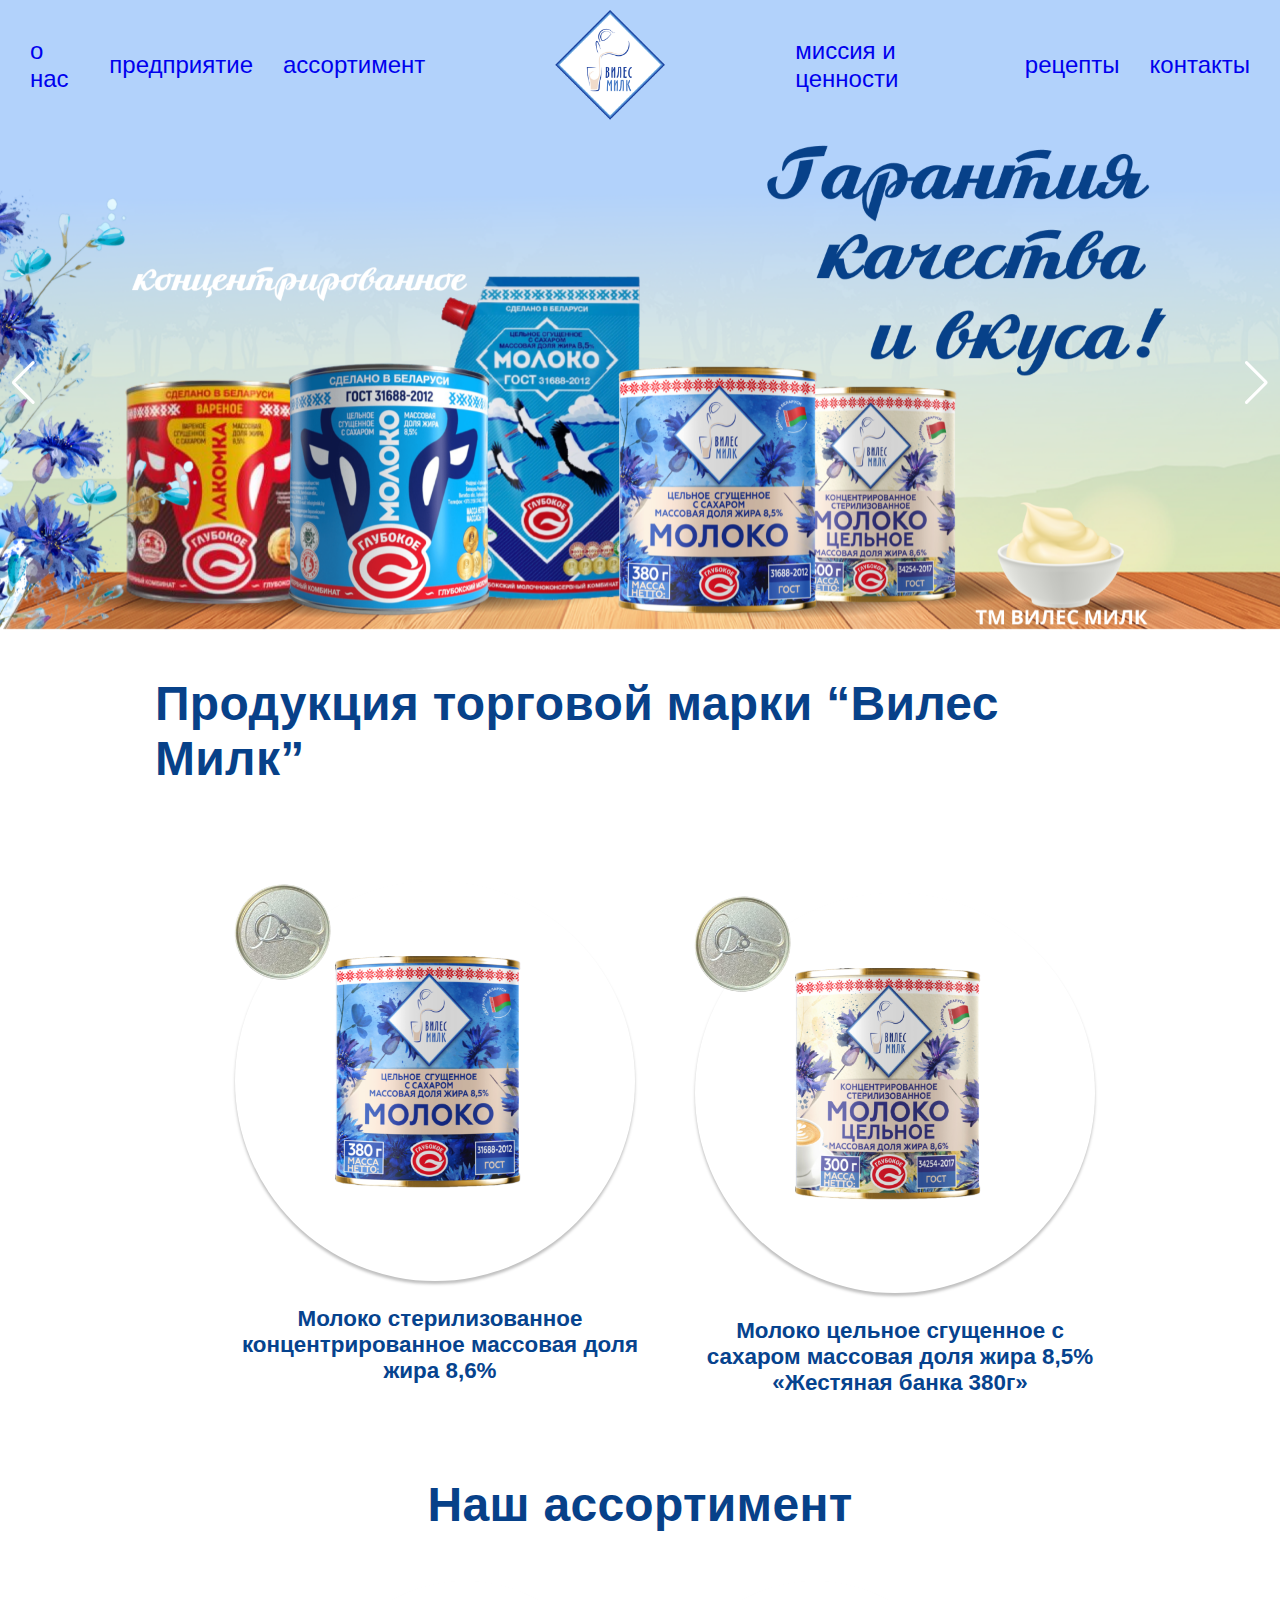
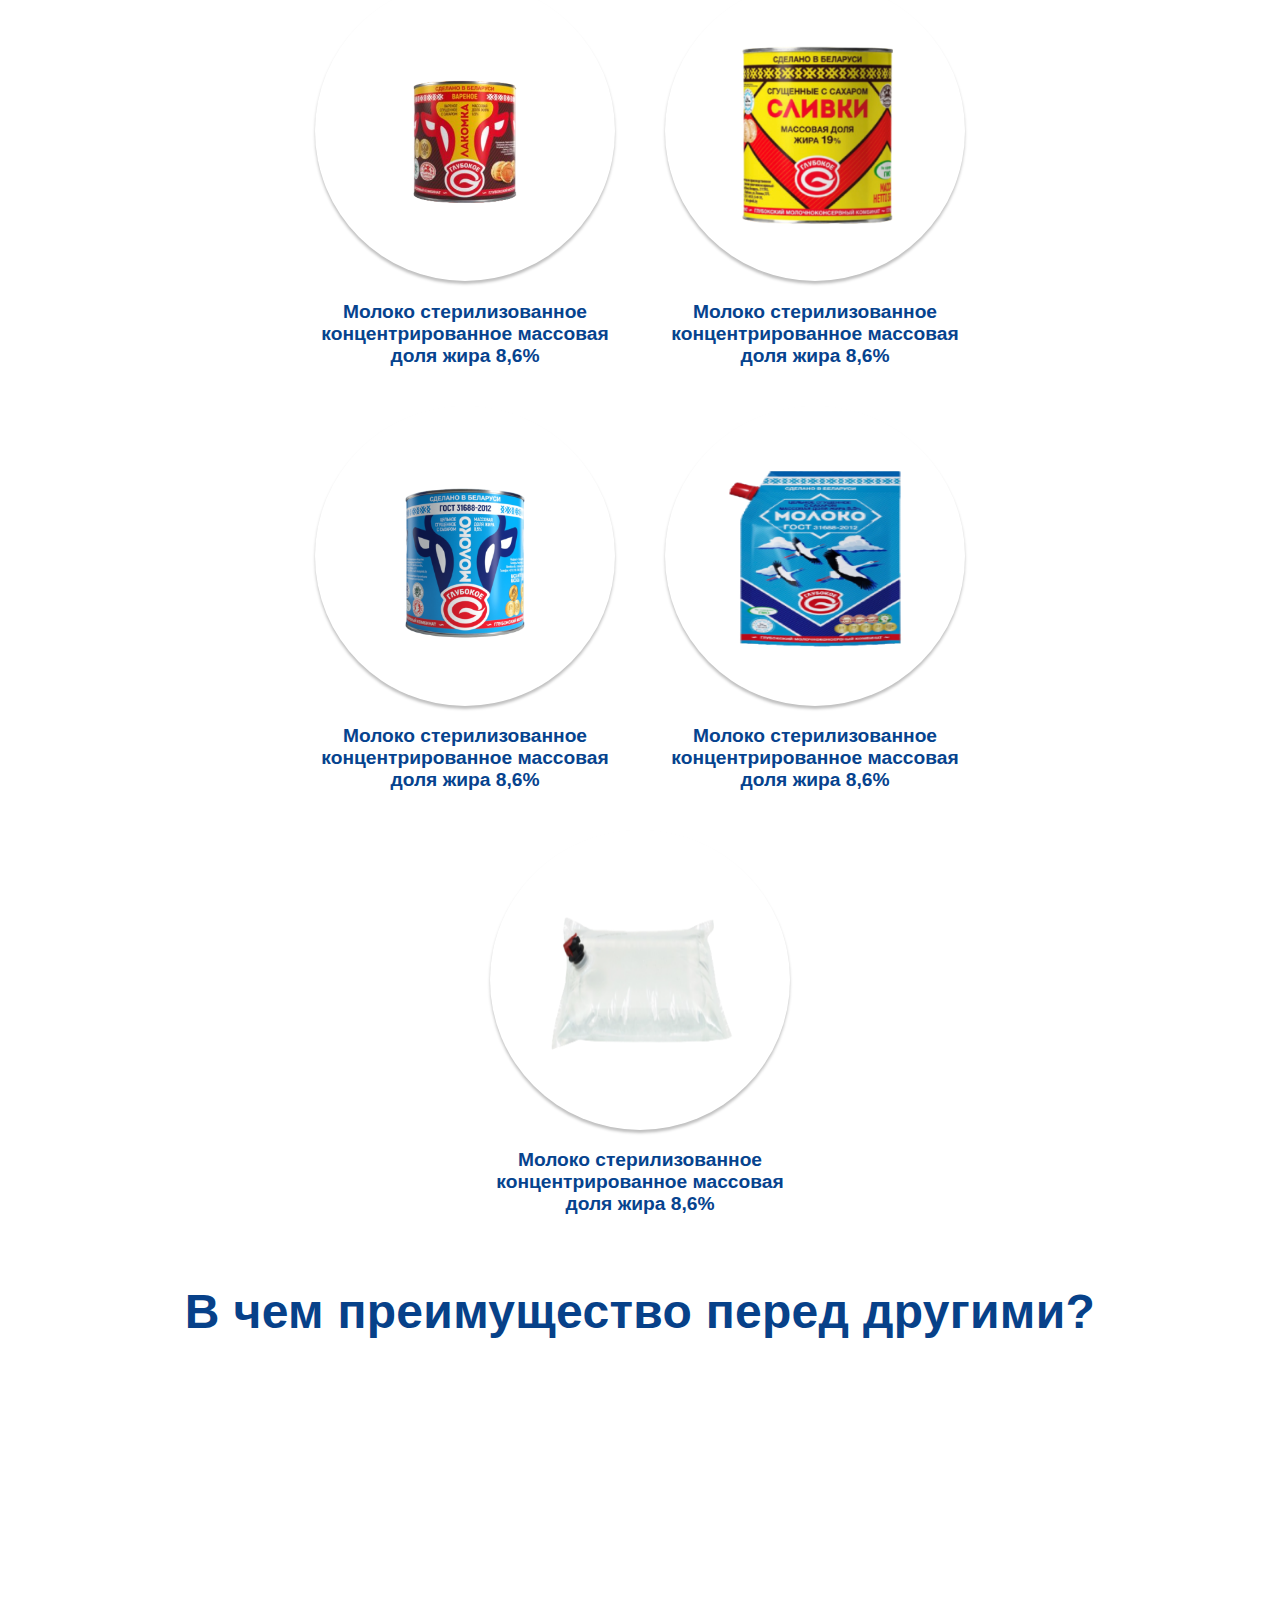
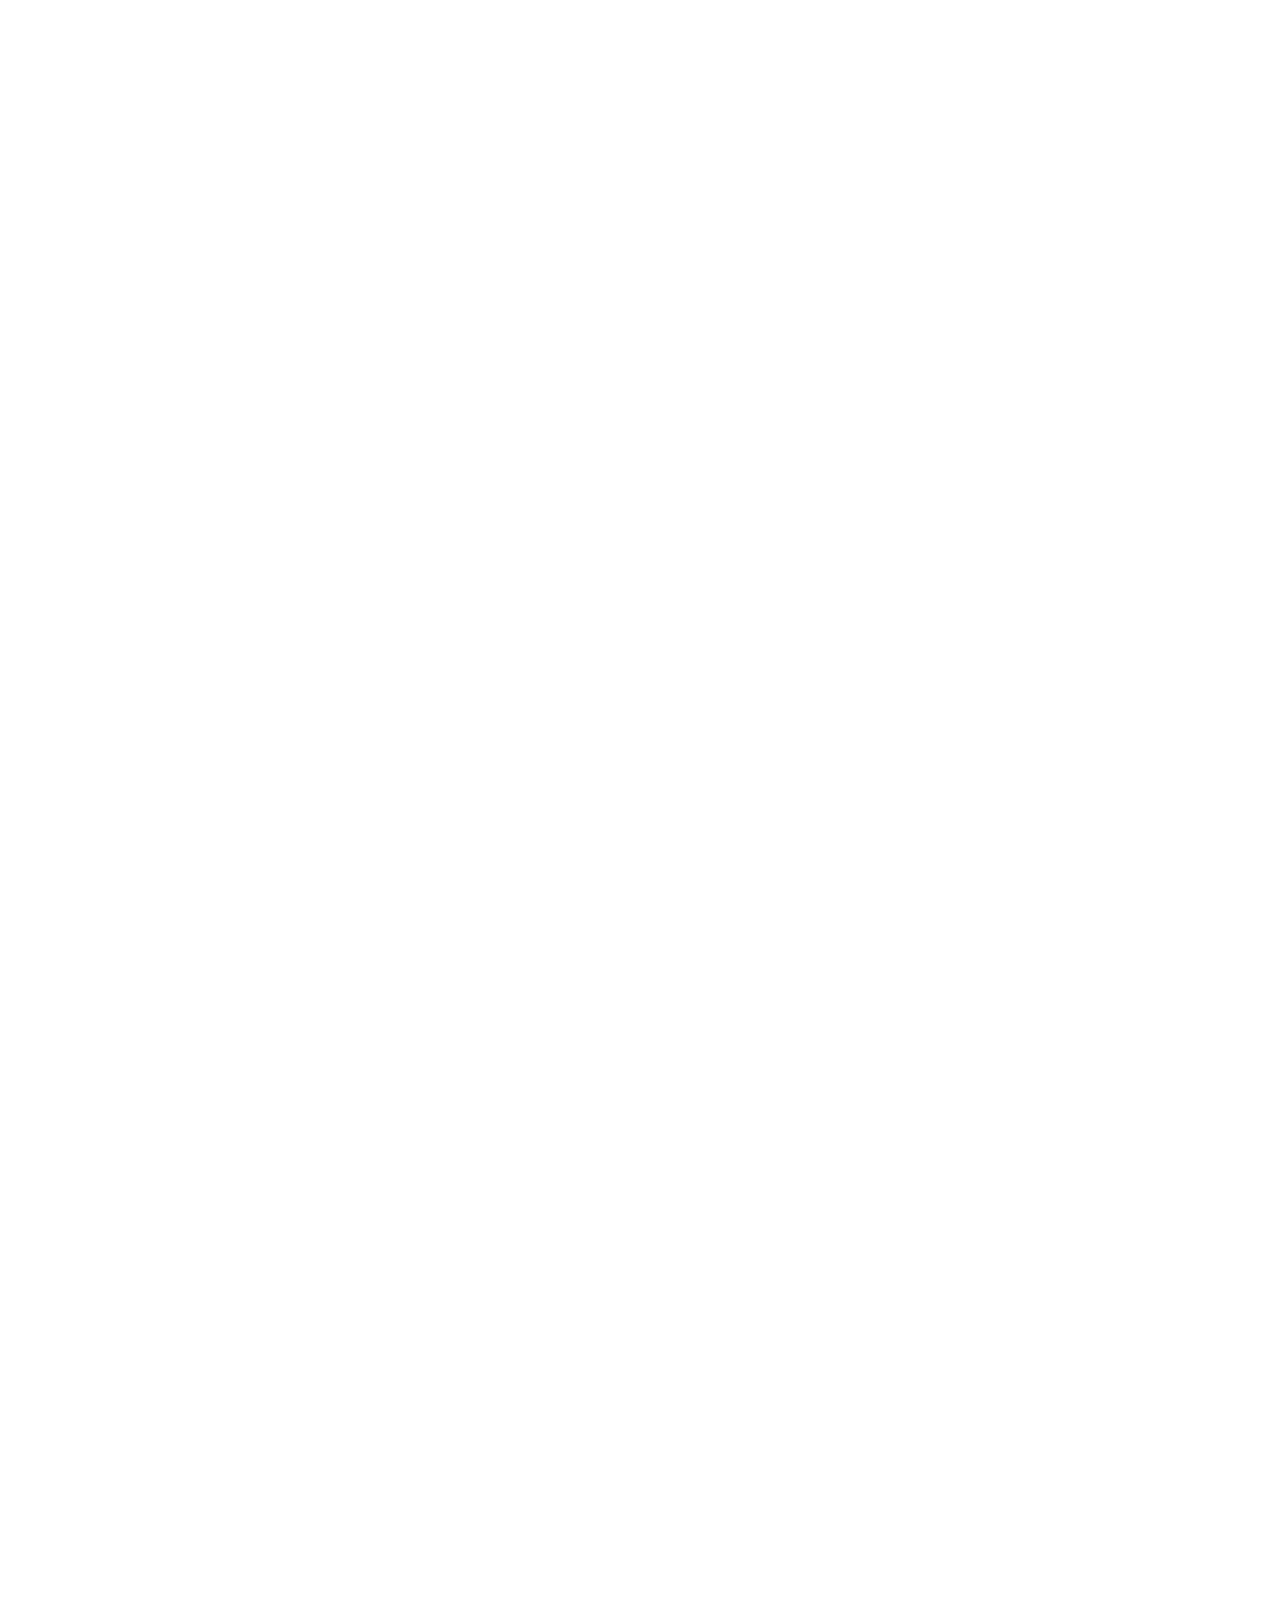
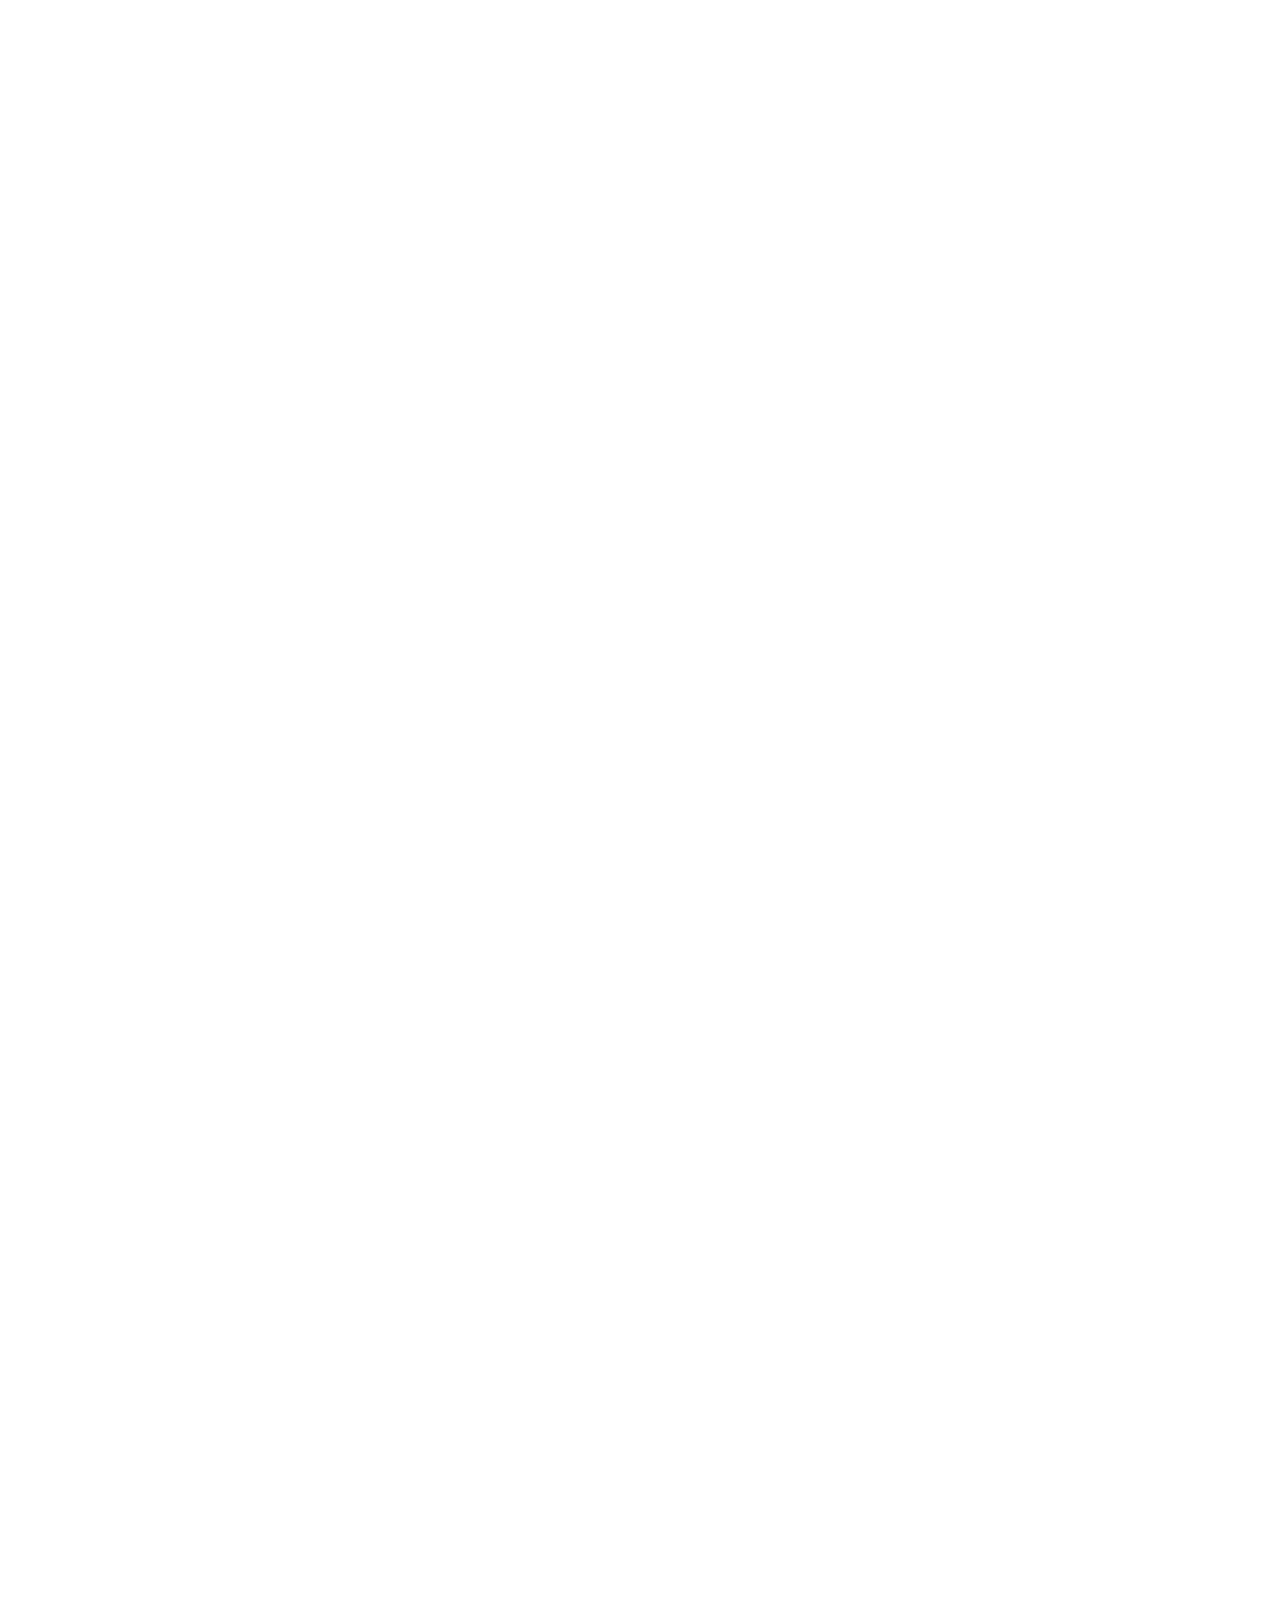
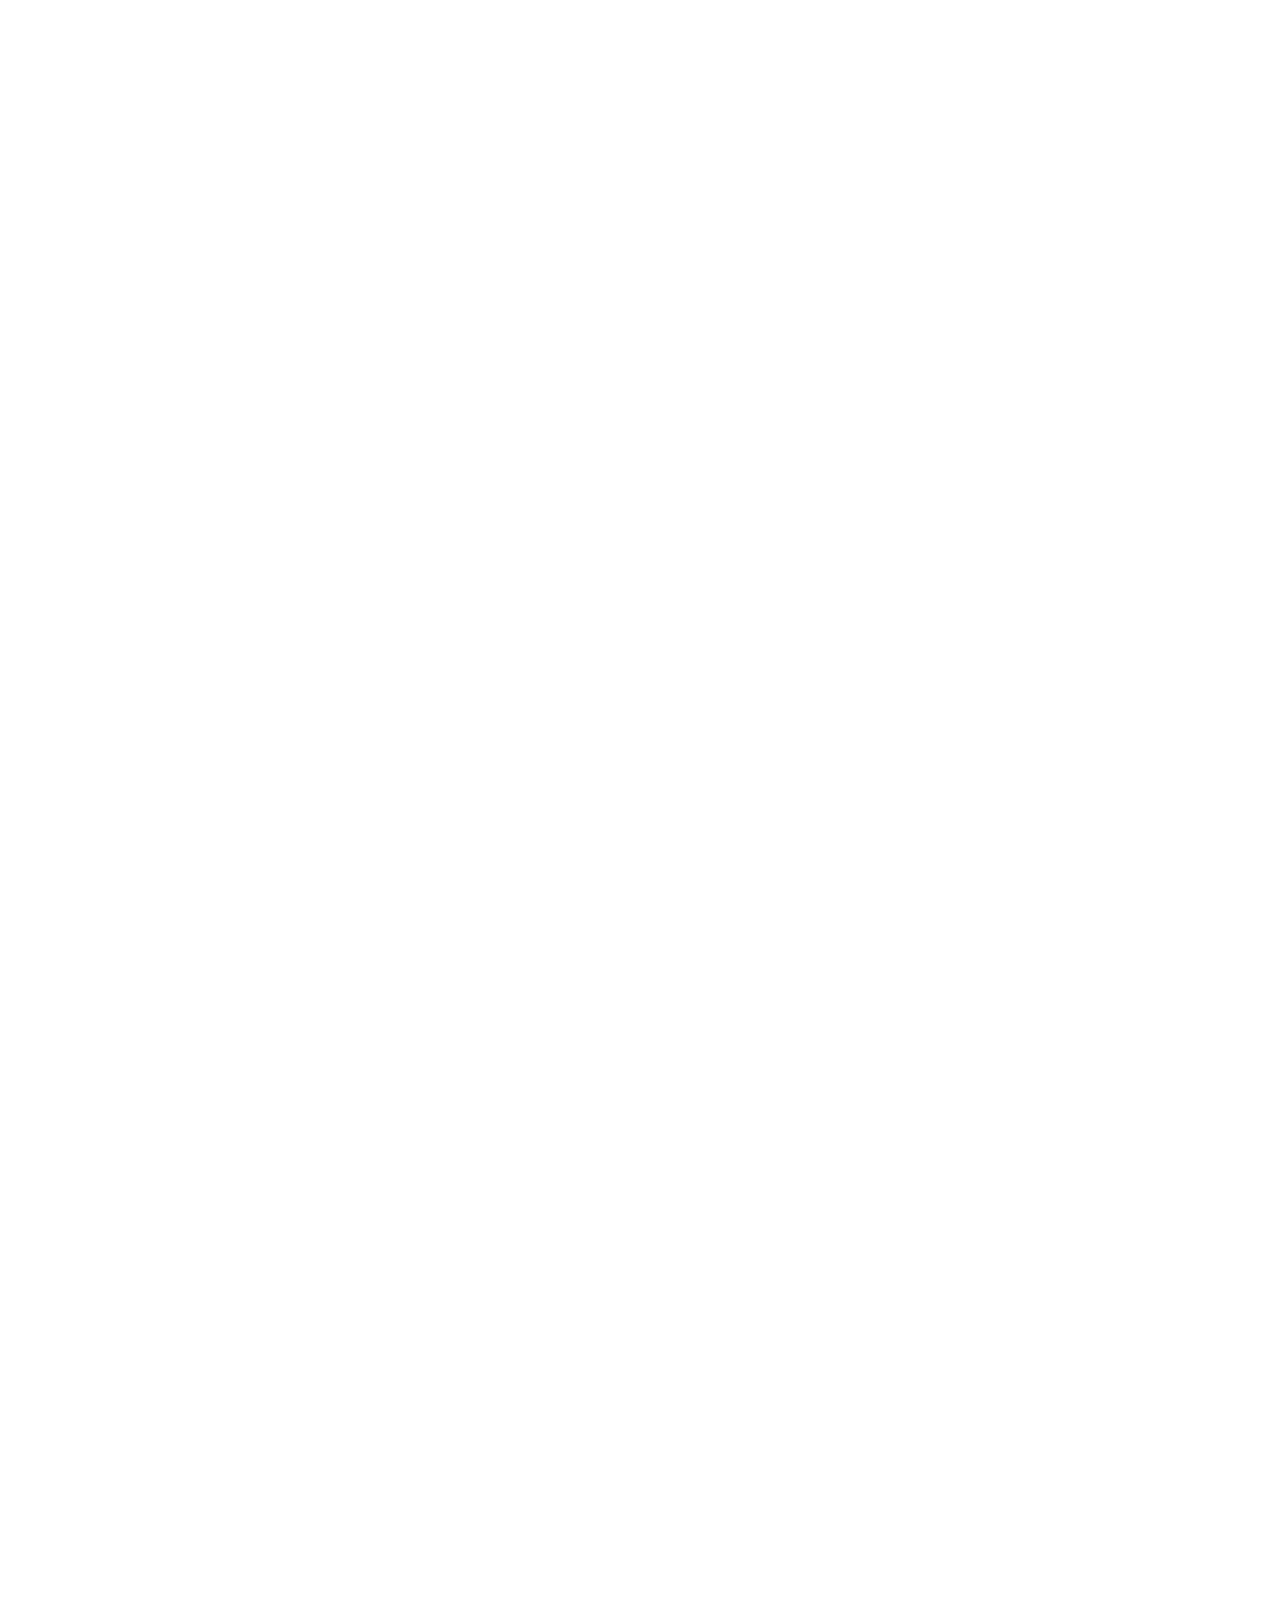
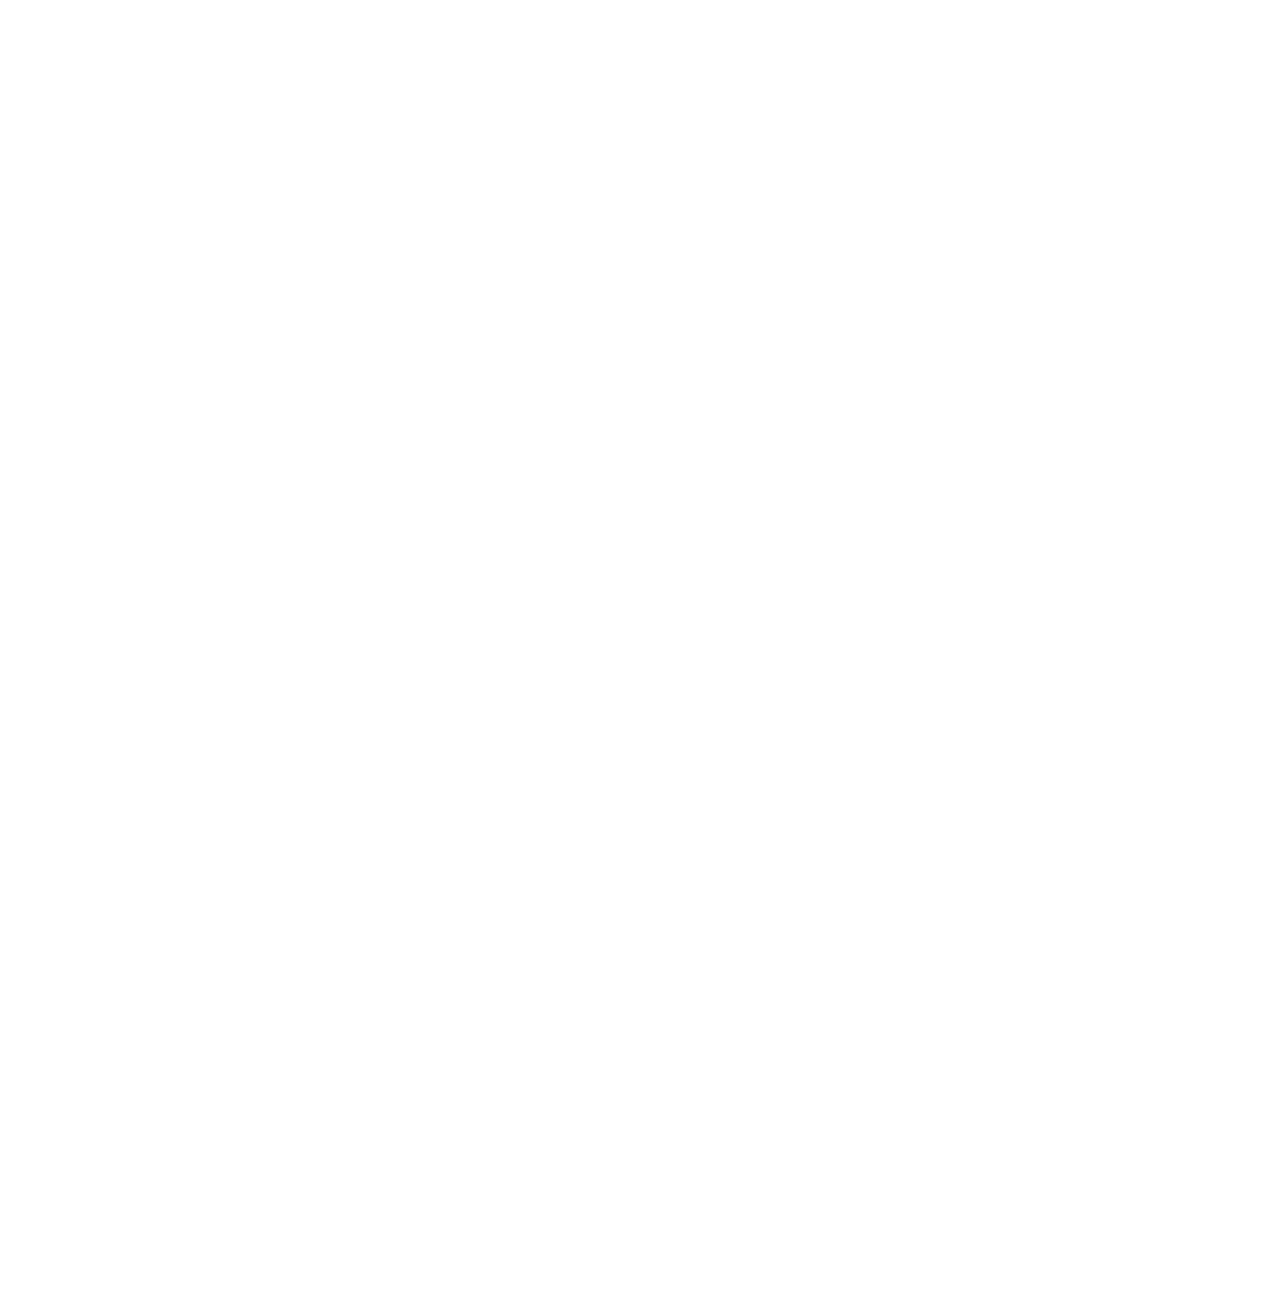
==== index.html @ 98c620eb "products" ====
<!DOCTYPE html>
<html lang="en">

<head>
    <meta charset="UTF-8">
    <meta name="viewport" content="width=device-width, initial-scale=1.0">
    <link rel="shortcut icon" href="/img/logo.png" type="image/x-icon">
    <title>new vilesmilk</title>
    <link rel="stylesheet" href="https://cdn.jsdelivr.net/npm/swiper@11/swiper-bundle.min.css" />
    <link rel="stylesheet" href="css/style.css">
</head>

<body>
    <nav class="nav">
        <!-- Navigation -->
        <ul class="nav_left">
            <li class="nav_link"><a href="#">о нас</a></li>
            <li class="nav_link"><a href="#">предприятие</a></li>
            <li class="nav_link"><a href="#">ассортимент</a></li>
        </ul>
        <img src="/img/logo.png" alt="" class="logo">
        <ul class="nav_right">
            <li class="nav_link"><a href="#">миссия и ценности</a></li>
            <li class="nav_link"><a href="#">рецепты</a></li>
            <li class="nav_link"><a href="#">контакты</a></li>
        </ul>
    </nav>
    <section class="slider">
        <!-- Swiper -->
        <div class="swiper mySwiper">
            <div class="swiper-wrapper">
                <div class="swiper-slide"><img src="/img/slide-index1.png" alt="" srcset=""></div>
                <div class="swiper-slide"><img src="/img/slide-index2.png" alt="" srcset=""></div>
            </div>
            <div class="swiper-button-next"></div>
            <div class="swiper-button-prev"></div>
    </section>
    <section class="products container">
        <h2 class="header-2">Продукция торговой марки “Вилес Милк”</h2>
        <ul class="list_box_with_cap">
            <li class="box_with_cap">
                <div class="box_with_cap_item_img">
                    <img src="img/сгущеное молоко с сахаром-PhotoRoom.png" alt="" srcset="">
                </div>
                <p class="description_box_with_cap">Молоко стерилизованное концентрированное массовая доля жира 8,6%</p>
            </li>
            <li class="box_with_cap">
                <div class="box_with_cap_item_img">
                    <img src="img/концентрированное молоко-PhotoRoom.png" alt="" srcset="">
                </div>
                <div class="description_box_with_cap">Молоко цельное сгущенное с сахаром массовая доля жира 8,5% 
                    «Жестяная банка 380г»</div>
            </li>
        </ul>
        <h2 class="header-2">Наш ассортимент</h2>
        <ul class="list_box">
            <li class="item_list_box">
                <div class="item_list_box_img">
                    <img src="img/лакомка новая этикетка-PhotoRoom.png" alt="" srcset="">
                </div>
                <p class="item_list_box_description">Молоко стерилизованное концентрированное массовая доля жира 8,6%</p>
            </li>
            <li class="item_list_box">
                <div class="item_list_box_img">
                    <img src="img/2023-11-07_09-03-24-PhotoRoom.png" alt="" srcset="">
                </div>
                <p class="item_list_box_description">Молоко стерилизованное концентрированное массовая доля жира 8,6%</p>
            </li>
            <li class="item_list_box">
                <div class="item_list_box_img">
                    <img src="img/Молоко сгущенное жб новая этикетка-PhotoRoom.png" alt="" srcset="">
                </div>
                <p class="item_list_box_description">Молоко стерилизованное концентрированное массовая доля жира 8,6%</p>
            </li>
            <li class="item_list_box">
                <div class="item_list_box_img">
                    <img src="img/3-c-1-PhotoRoom.png" alt="" srcset="">
                </div>
                <p class="item_list_box_description">Молоко стерилизованное концентрированное массовая доля жира 8,6%</p>
            </li>
            <li class="item_list_box">
                <div class="item_list_box_img">
                    <img src="img/2023-11-07_09-03-35-PhotoRoom.png" alt="" srcset="">
                </div>
                <p class="item_list_box_description">Молоко стерилизованное концентрированное массовая доля жира 8,6%</p>
            </li>
        </ul>
        <h2 class="header-2">В чем преимущество перед другими?</h2>
    </section>
    <script src="https://cdn.jsdelivr.net/npm/swiper@11/swiper-bundle.min.js"></script>
    <script src="js/main.js"></script>
</body>

</html>
---- css/style.css ----
@import url("https://fonts.google.com/share?selection.family=Roboto:ital,wght@0,100;0,300;0,400;0,500;0,700;0,900;1,100;1,300;1,400;1,500;1,700;1,900");
/* Общее */
body{
    background-image: url(../img/bg-main.png);
    font-family: 'Roboto', sans-serif;
    background-size: cover;
    margin: 0;
    padding: 0;
    height: 9290px;
}

.container{
    padding: 0 155px;
}

.header-1{
    font-family: 'Roboto', sans-serif;
    font-weight: 400;
    font-size: 1.5em;
}

.header-2{
    color: #074189;
    font-family: 'Roboto', sans-serif;
    font-weight: 600;
    letter-spacing: .3px;
    font-size: 3em;
    display: flex;
    align-items: center;
    justify-content: center;
}

.header-3{

}
/* Навигация */
.nav{
    background-color: #B2D2FB;
    display: flex;
    justify-content: center;
    max-width: 100%;
    padding: 10px 0;
}

.nav img{
    padding: 0 100px;
    display: block;
    width: 110px;
    height: 110px;
}

.nav_left, .nav_right{
    display: flex;
    justify-content: space-between;
    padding: 0;
    margin: 15px;
    font-family: 'Roboto', sans-serif;
    font-weight: 400;
    font-size: 1.5em;
}

.nav_link{
    display: flex;
    text-decoration: none;
    margin: 10px;
    align-items: center;
    justify-content: center;
    color: #06438E;
}

.nav_link a{
    padding: 0 5px;
    text-decoration: none;
    text-transform: lowercase;
}

/* Слайдер главная */
.swiper-slide img{
    display: block;
    margin: 0;
    width: 100%;
}

.swiper-button-next, .swiper-button-prev{
    color: #fff;
}

/* Продукция Главная*/
.list_box_with_cap{
    display: flex;
    margin: 0;
    padding: 0 50px;
    justify-content: center;
    align-items: center;
    list-style: none;
}

.box_with_cap{
    width: 400px;
    margin: 30px;
}

.box_with_cap_item_img{
    width: 400px;
    height: 400px;
    border-radius: 50%;
    background-color: #fff;
    margin: 25px;
    position: relative;
    display: flex;
    flex-direction: column;
    justify-content: center;
    align-items: center;
    box-shadow: 0 3px 3px 0 rgba(0,0,0,0.25);
}

.box_with_cap_item_img img{
    width: 350px;
    height: 300px;
    display: block;
    padding-left: 150px;
    padding-top: 50px;
}

.box_with_cap_item_img::after{
    content: '';
    position: absolute;
    top: -170px;
    left: -130px;
    width: 400px;
    height: 400px;
    background-image: url('../img/before_box.png');
    background-size: 450px 400px;
    display: block;
}

.description_box_with_cap{
    color: #06438E;
    font-weight: 600;
    text-decoration: none;
    text-align: center;
    width: 100%;
    font-size: 1.4em;
    margin-left: 30px;
}

.list_box {
    margin: 0;
    padding: 0;
    display: flex;
    flex-direction: row;
    flex-wrap: wrap;
    justify-content: center;
}

.item_list_box {
    width: 300px;
    margin: 10px 25px;
    list-style: none;
}

.item_list_box_img {
    background-color: #fff;
    border-radius: 50%;
    height: 300px;
    display: flex;
    justify-content: center;
    align-items: center;
    box-shadow: 0 3px 3px 0 rgba(0,0,0,0.25);
}

.item_list_box_img img{
    display: flex;
    justify-content: center;
    align-items: center;
    width: 200px;
    height: 200px;
}
.item_list_box_description {
    text-align: center;
    font-size: 1.2em;
    font-weight: 600;
    color: #06438E;
}
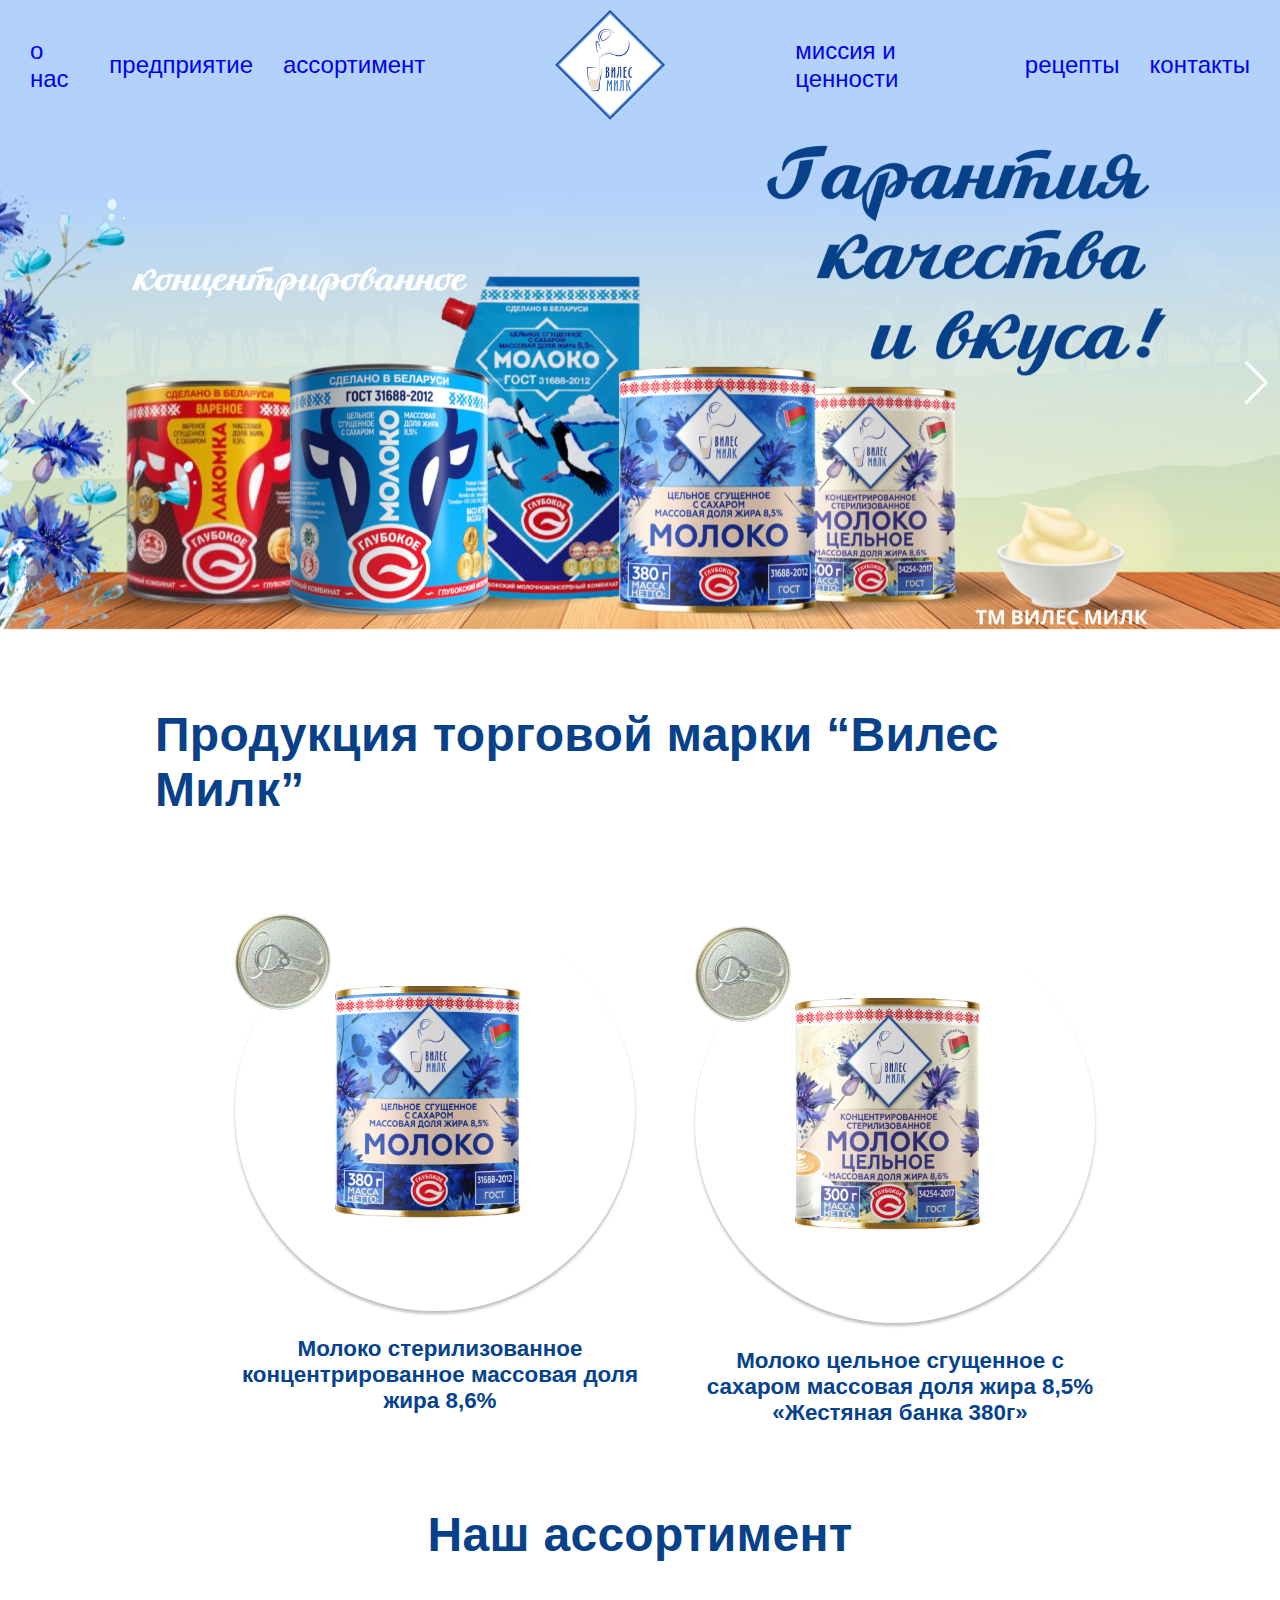
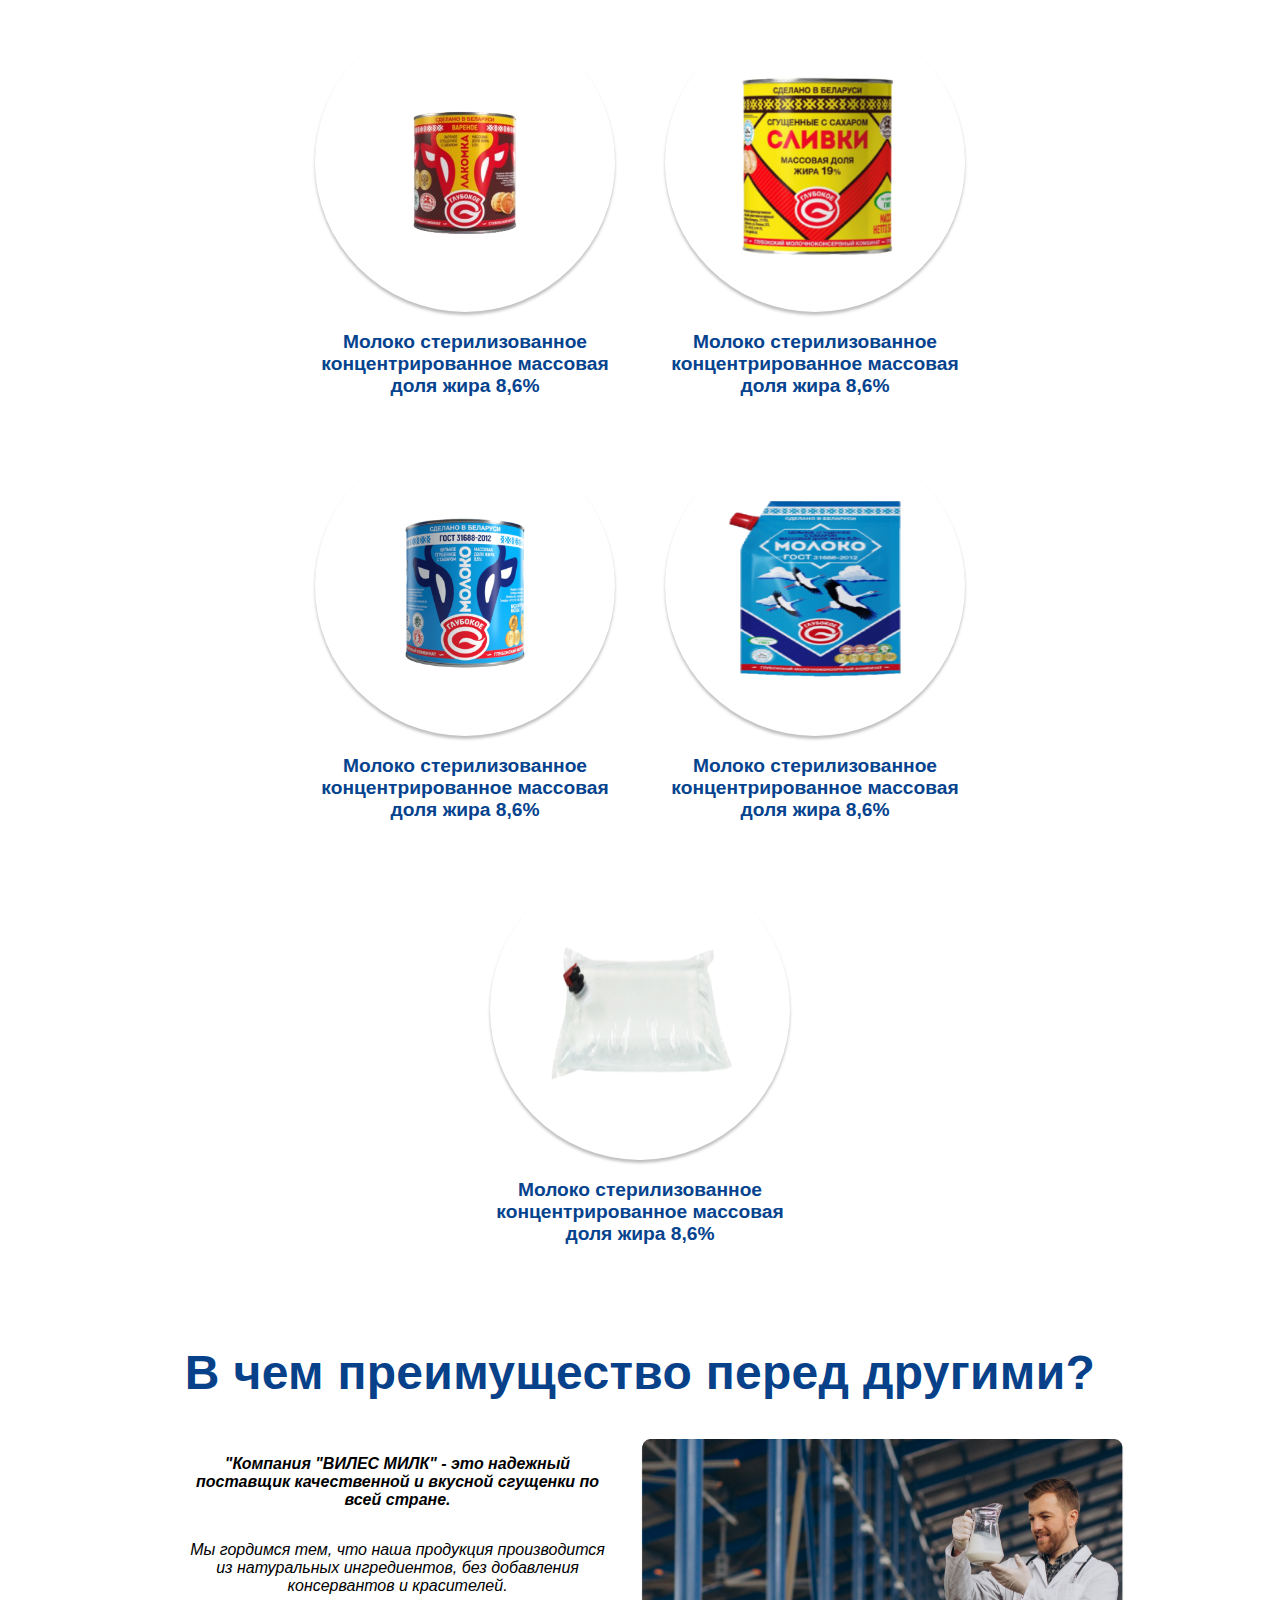
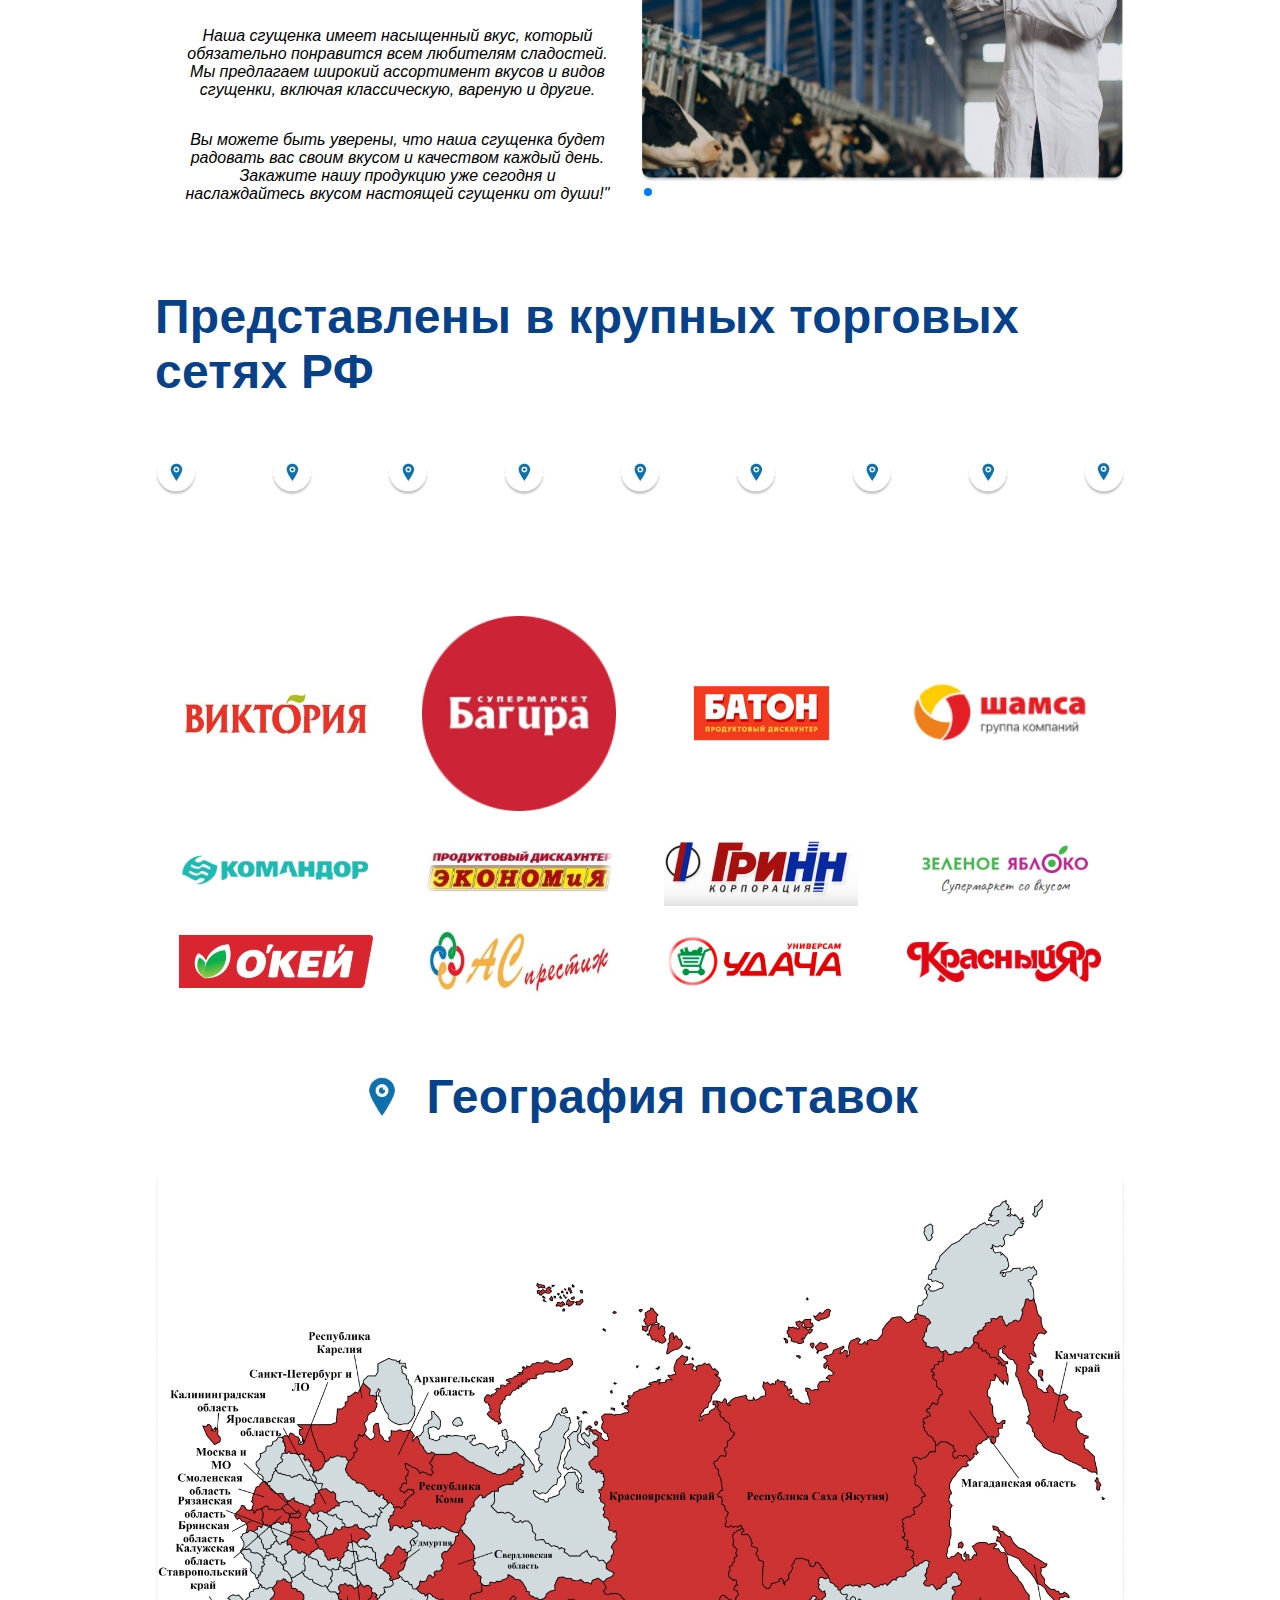
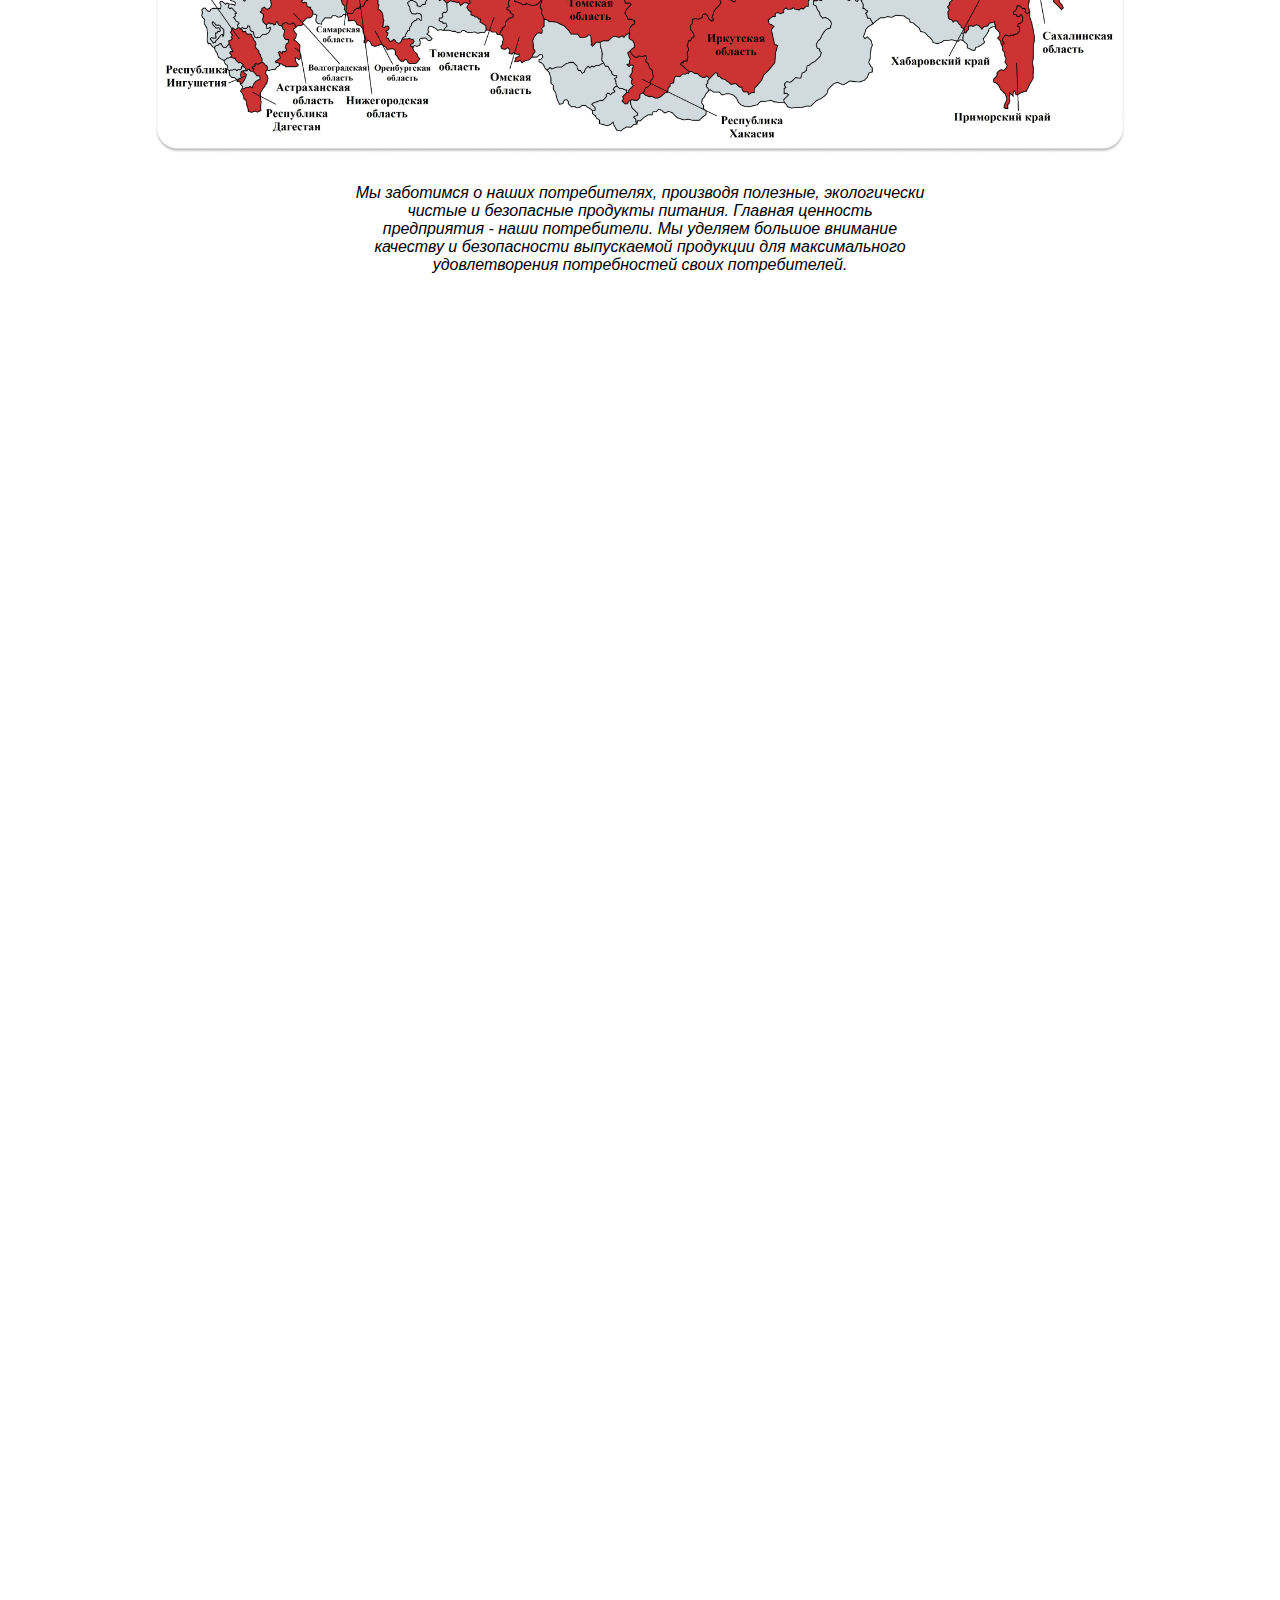
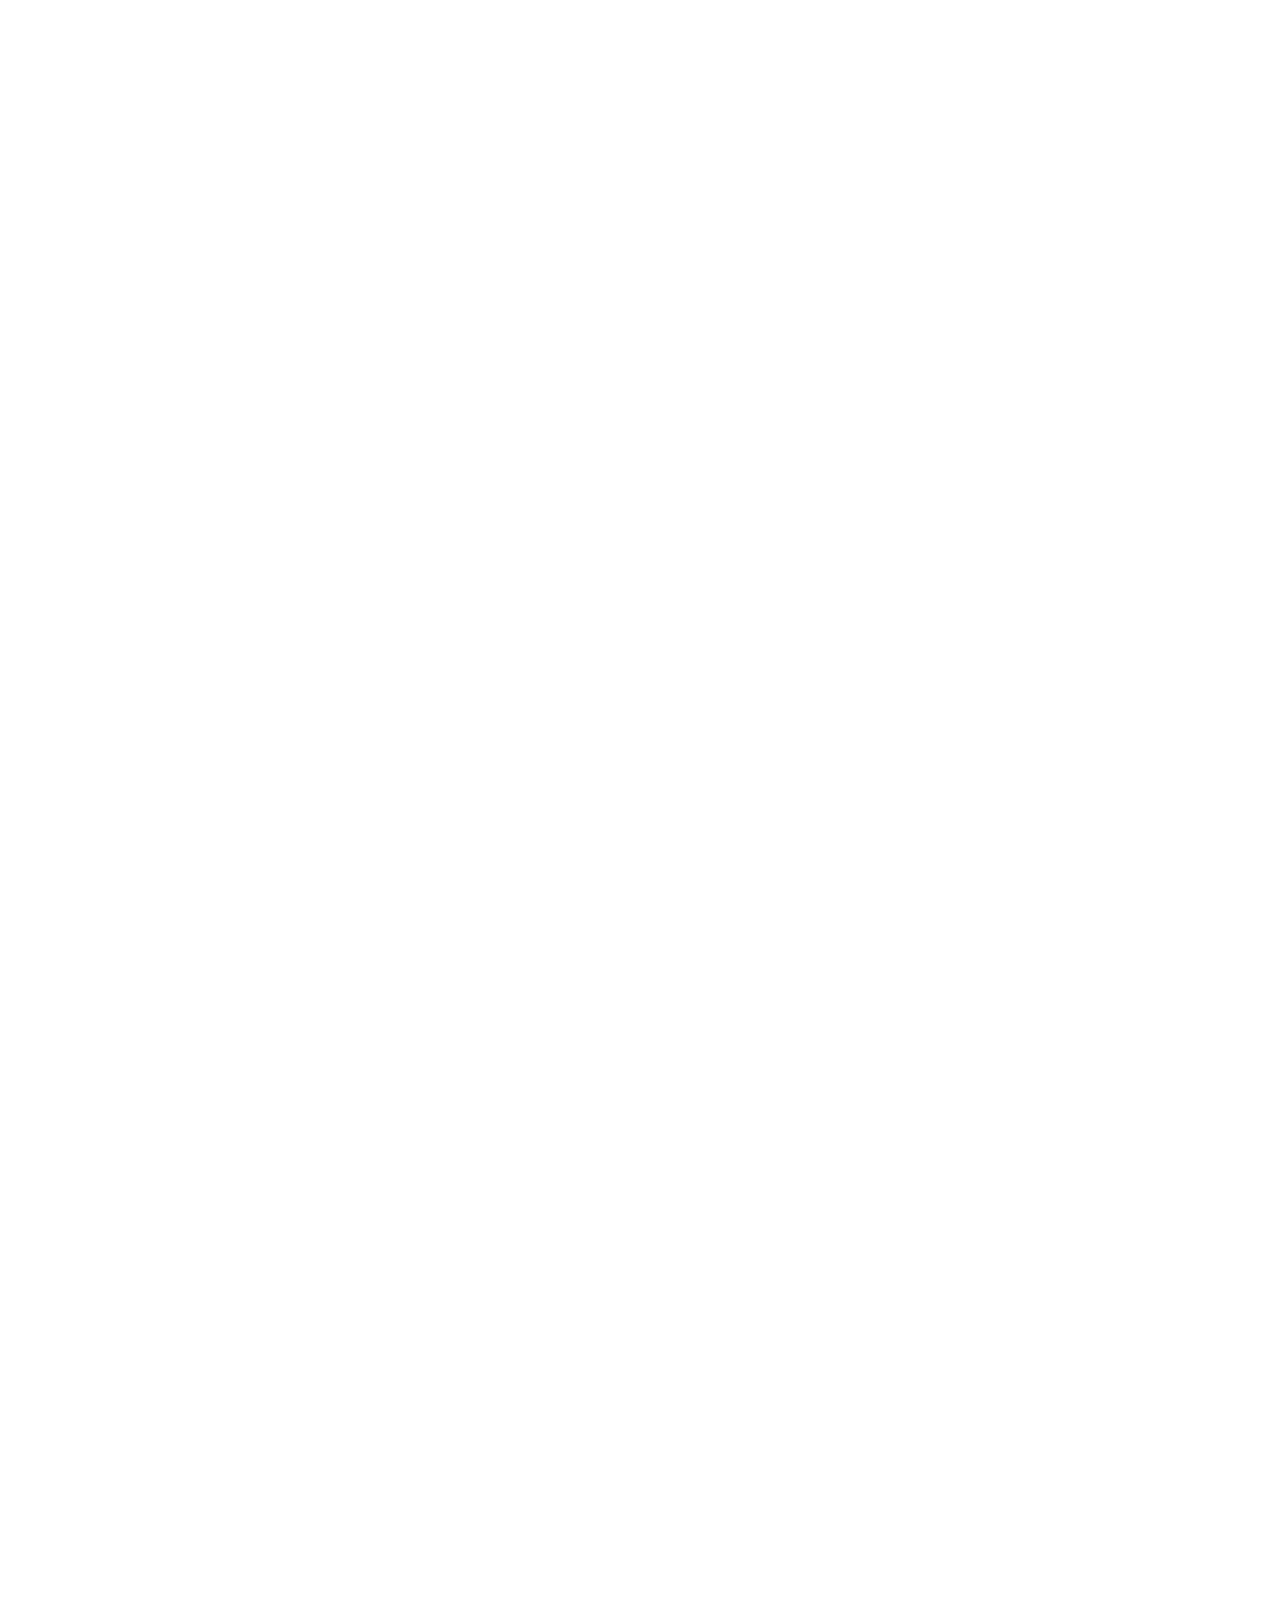
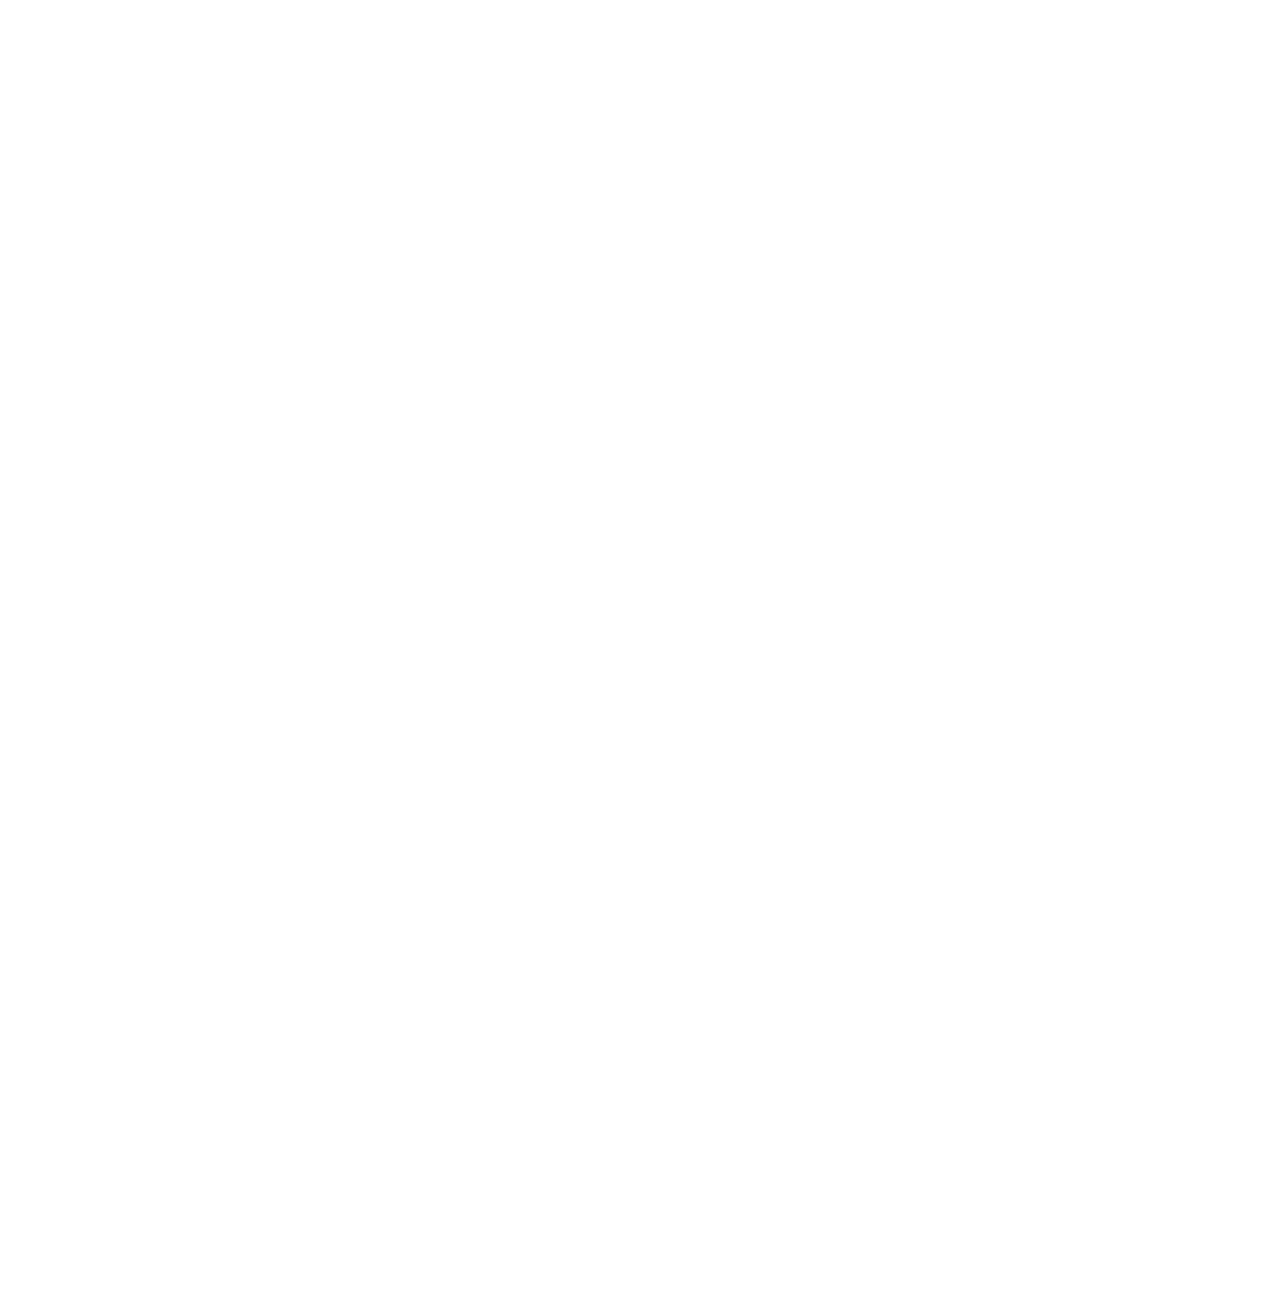
==== commit 7e3553af: "почти закончил главную" ====
--- a/index.html
+++ b/index.html
@@ -48,7 +48,7 @@
                 <div class="box_with_cap_item_img">
                     <img src="img/концентрированное молоко-PhotoRoom.png" alt="" srcset="">
                 </div>
-                <div class="description_box_with_cap">Молоко цельное сгущенное с сахаром массовая доля жира 8,5% 
+                <div class="description_box_with_cap">Молоко цельное сгущенное с сахаром массовая доля жира 8,5%
                     «Жестяная банка 380г»</div>
             </li>
         </ul>
@@ -58,34 +58,90 @@
                 <div class="item_list_box_img">
                     <img src="img/лакомка новая этикетка-PhotoRoom.png" alt="" srcset="">
                 </div>
-                <p class="item_list_box_description">Молоко стерилизованное концентрированное массовая доля жира 8,6%</p>
+                <p class="item_list_box_description">Молоко стерилизованное концентрированное массовая доля жира 8,6%
+                </p>
             </li>
             <li class="item_list_box">
                 <div class="item_list_box_img">
                     <img src="img/2023-11-07_09-03-24-PhotoRoom.png" alt="" srcset="">
                 </div>
-                <p class="item_list_box_description">Молоко стерилизованное концентрированное массовая доля жира 8,6%</p>
+                <p class="item_list_box_description">Молоко стерилизованное концентрированное массовая доля жира 8,6%
+                </p>
             </li>
             <li class="item_list_box">
                 <div class="item_list_box_img">
                     <img src="img/Молоко сгущенное жб новая этикетка-PhotoRoom.png" alt="" srcset="">
                 </div>
-                <p class="item_list_box_description">Молоко стерилизованное концентрированное массовая доля жира 8,6%</p>
+                <p class="item_list_box_description">Молоко стерилизованное концентрированное массовая доля жира 8,6%
+                </p>
             </li>
             <li class="item_list_box">
                 <div class="item_list_box_img">
                     <img src="img/3-c-1-PhotoRoom.png" alt="" srcset="">
                 </div>
-                <p class="item_list_box_description">Молоко стерилизованное концентрированное массовая доля жира 8,6%</p>
+                <p class="item_list_box_description">Молоко стерилизованное концентрированное массовая доля жира 8,6%
+                </p>
             </li>
             <li class="item_list_box">
                 <div class="item_list_box_img">
                     <img src="img/2023-11-07_09-03-35-PhotoRoom.png" alt="" srcset="">
                 </div>
-                <p class="item_list_box_description">Молоко стерилизованное концентрированное массовая доля жира 8,6%</p>
+                <p class="item_list_box_description">Молоко стерилизованное концентрированное массовая доля жира 8,6%
+                </p>
             </li>
         </ul>
+    </section>
+    <section class="container lider">
         <h2 class="header-2">В чем преимущество перед другими?</h2>
+        <div class="lider_div">
+            <div class="lider_div_text">
+                <p>"Компания "ВИЛЕС МИЛК" - это надежный поставщик качественной и вкусной сгущенки по всей стране.</p>
+                <p>Мы гордимся тем, что наша продукция производится из натуральных ингредиентов, без добавления
+                    консервантов и красителей.</p>
+                <p>Наша сгущенка имеет насыщенный вкус, который обязательно понравится всем любителям сладостей.
+                    Мы предлагаем широкий ассортимент вкусов и видов сгущенки, включая классическую, вареную и другие.
+                </p>
+                <p>Вы можете быть уверены, что наша сгущенка будет радовать вас своим вкусом и качеством каждый день.
+                    Закажите нашу продукцию уже сегодня и наслаждайтесь вкусом настоящей сгущенки от души!"</p>
+            </div>
+            <div class="lider_div_slider">
+                <div class="swiper mySwiper-1">
+                    <div class="swiper-wrapper">
+                        <div class="swiper-slide"><img src="/img/index_slide1.png" alt="" srcset=""></div>
+                        <div class="swiper-slide"><img src="/img/index_slide2.png" alt="" srcset=""></div>
+                        <div class="swiper-slide"><img src="/img/index_slide3.png" alt="" srcset=""></div>
+                    </div>
+                    <div class="swiper-pagination"></div>
+                </div>
+            </div>
+    </section>
+    <section class="presented container">
+        <h2 class="header-2">Представлены в крупных торговых сетях РФ</h2>
+        <div class="points">
+            <img src="img/points.png" alt="">
+        </div>
+        <div class="brands">
+            <img src="img/viktoria.png" alt="">
+            <img src="img/bagira.png" alt="">
+            <img src="img/baton.png" alt="">
+            <img src="img/shamsa.png" alt="">
+            <img src="img/command.png" alt="">
+            <img src="img/econom.png" alt="">
+            <img src="img/green.png" alt="">
+            <img src="img/green_apple.png" alt="">
+            <img src="img/okey.png" alt="">
+            <img src="img/prestige.png" alt="">
+            <img src="img/udacha.png" alt="">
+            <img src="img/redyar.png" alt="">
+        </div>
+    </section>
+    <section class="geografia container">
+        <h2 class="header-2 with_point">География поставок</h2>
+        <img src="img/География поставок 1.png" alt="">
+        <p class="geografia_text">Мы заботимся о наших потребителях, производя полезные, экологически чистые и
+            безопасные продукты питания. Главная ценность предприятия - наши потребители.
+            Мы уделяем большое внимание качеству и безопасности выпускаемой продукции для максимального удовлетворения
+            потребностей своих потребителей.</p>
     </section>
     <script src="https://cdn.jsdelivr.net/npm/swiper@11/swiper-bundle.min.js"></script>
     <script src="js/main.js"></script>
--- a/css/style.css
+++ b/css/style.css
@@ -1,6 +1,7 @@
 @import url("https://fonts.google.com/share?selection.family=Roboto:ital,wght@0,100;0,300;0,400;0,500;0,700;0,900;1,100;1,300;1,400;1,500;1,700;1,900");
+
 /* Общее */
-body{
+body {
     background-image: url(../img/bg-main.png);
     font-family: 'Roboto', sans-serif;
     background-size: cover;
@@ -9,17 +10,25 @@
     height: 9290px;
 }
 
-.container{
+:root{
+    --box-shadow: 0 3px 3px 0 rgba(0, 0, 0, 0.25);
+}
+
+section{
+    margin-bottom: 70px;
+}
+
+.container {
     padding: 0 155px;
 }
 
-.header-1{
+.header-1 {
     font-family: 'Roboto', sans-serif;
     font-weight: 400;
     font-size: 1.5em;
 }
 
-.header-2{
+.header-2 {
     color: #074189;
     font-family: 'Roboto', sans-serif;
     font-weight: 600;
@@ -30,11 +39,10 @@
     justify-content: center;
 }
 
-.header-3{
-
-}
+.header-3 {}
+
 /* Навигация */
-.nav{
+.nav {
     background-color: #B2D2FB;
     display: flex;
     justify-content: center;
@@ -42,14 +50,15 @@
     padding: 10px 0;
 }
 
-.nav img{
+.nav img {
     padding: 0 100px;
     display: block;
     width: 110px;
     height: 110px;
 }
 
-.nav_left, .nav_right{
+.nav_left,
+.nav_right {
     display: flex;
     justify-content: space-between;
     padding: 0;
@@ -59,7 +68,7 @@
     font-size: 1.5em;
 }
 
-.nav_link{
+.nav_link {
     display: flex;
     text-decoration: none;
     margin: 10px;
@@ -68,25 +77,26 @@
     color: #06438E;
 }
 
-.nav_link a{
+.nav_link a {
     padding: 0 5px;
     text-decoration: none;
     text-transform: lowercase;
 }
 
 /* Слайдер главная */
-.swiper-slide img{
-    display: block;
-    margin: 0;
-    width: 100%;
-}
-
-.swiper-button-next, .swiper-button-prev{
+.swiper-slide img {
+    display: block;
+    margin: 0;
+    width: 100%;
+}
+
+.swiper-button-next,
+.swiper-button-prev {
     color: #fff;
 }
 
 /* Продукция Главная*/
-.list_box_with_cap{
+.list_box_with_cap {
     display: flex;
     margin: 0;
     padding: 0 50px;
@@ -95,12 +105,12 @@
     list-style: none;
 }
 
-.box_with_cap{
+.box_with_cap {
     width: 400px;
     margin: 30px;
 }
 
-.box_with_cap_item_img{
+.box_with_cap_item_img {
     width: 400px;
     height: 400px;
     border-radius: 50%;
@@ -111,10 +121,10 @@
     flex-direction: column;
     justify-content: center;
     align-items: center;
-    box-shadow: 0 3px 3px 0 rgba(0,0,0,0.25);
-}
-
-.box_with_cap_item_img img{
+    box-shadow: 0 3px 3px 0 rgba(0, 0, 0, 0.25);
+}
+
+.box_with_cap_item_img img {
     width: 350px;
     height: 300px;
     display: block;
@@ -122,7 +132,7 @@
     padding-top: 50px;
 }
 
-.box_with_cap_item_img::after{
+.box_with_cap_item_img::after {
     content: '';
     position: absolute;
     top: -170px;
@@ -134,7 +144,7 @@
     display: block;
 }
 
-.description_box_with_cap{
+.description_box_with_cap {
     color: #06438E;
     font-weight: 600;
     text-decoration: none;
@@ -166,19 +176,123 @@
     display: flex;
     justify-content: center;
     align-items: center;
-    box-shadow: 0 3px 3px 0 rgba(0,0,0,0.25);
-}
-
-.item_list_box_img img{
+    box-shadow: 0 3px 3px 0 rgba(0, 0, 0, 0.25);
+}
+
+.item_list_box_img img {
     display: flex;
     justify-content: center;
     align-items: center;
     width: 200px;
     height: 200px;
 }
+
 .item_list_box_description {
     text-align: center;
     font-size: 1.2em;
     font-weight: 600;
     color: #06438E;
+}
+
+/* Наше преимущество Главная */
+
+.lider {}
+
+.lider_div {
+    display: flex;
+    justify-content: space-between;
+}
+
+.lider_div_text {
+    display: flex;
+    flex-direction: column;
+    align-items: center;
+    text-align: center;
+    padding: 0 25px;
+}
+
+.lider_div_text>p:first-child {
+    font-weight: 600;
+    font-style: italic;
+}
+
+.lider_div_text>p:not(:first-child) {
+    font-weight: 400;
+    font-style: italic;
+}
+
+.lider_div_slider {
+    width: 50%;
+}
+
+.swiper-pagination {
+    text-align: left;
+    position: static;
+}
+
+/* Представительство в торговых сетях */
+
+.points>img{
+    display: block;
+    width: 100%;
+    padding: 15px 0;
+    margin-bottom: 100px;
+}
+
+.brands {
+    display: grid;
+    grid-template-columns: repeat(4, 1fr);
+    justify-content: center;
+    justify-items: center;
+    margin: 0 auto;
+}
+
+.brands>img {
+    display: block;
+    width: 80%;
+    align-self: center;
+    padding: 5px;
+}
+
+.swiper-pagination-bullet {
+    background: #fff;
+    opacity: 1;
+}
+
+.swiper-pagination-bullet-active {
+    background: #007aff;
+    opacity: 1;
+}
+
+
+.swiper-horizontal>.swiper-pagination-bullets,
+.swiper-pagination-bullets.swiper-pagination-horizontal,
+.swiper-pagination-custom,
+.swiper-pagination-fraction {
+    bottom: -10px;
+}
+
+/* География поставок */
+
+.with_point::before{
+    content: '';
+    background-image: url(../img/point.png);
+    background-repeat: no-repeat;
+    background-size: contain;
+    left: -10px;
+    width: 40px;
+    height: 40px;
+    padding-right: 25px;
+}
+
+.geografia>img{
+    display: block;
+    width: 100%;
+}
+
+.geografia_text{
+    font-weight: 400;
+    font-style: italic;
+    text-align: center;
+    padding: 15px 200px;
 }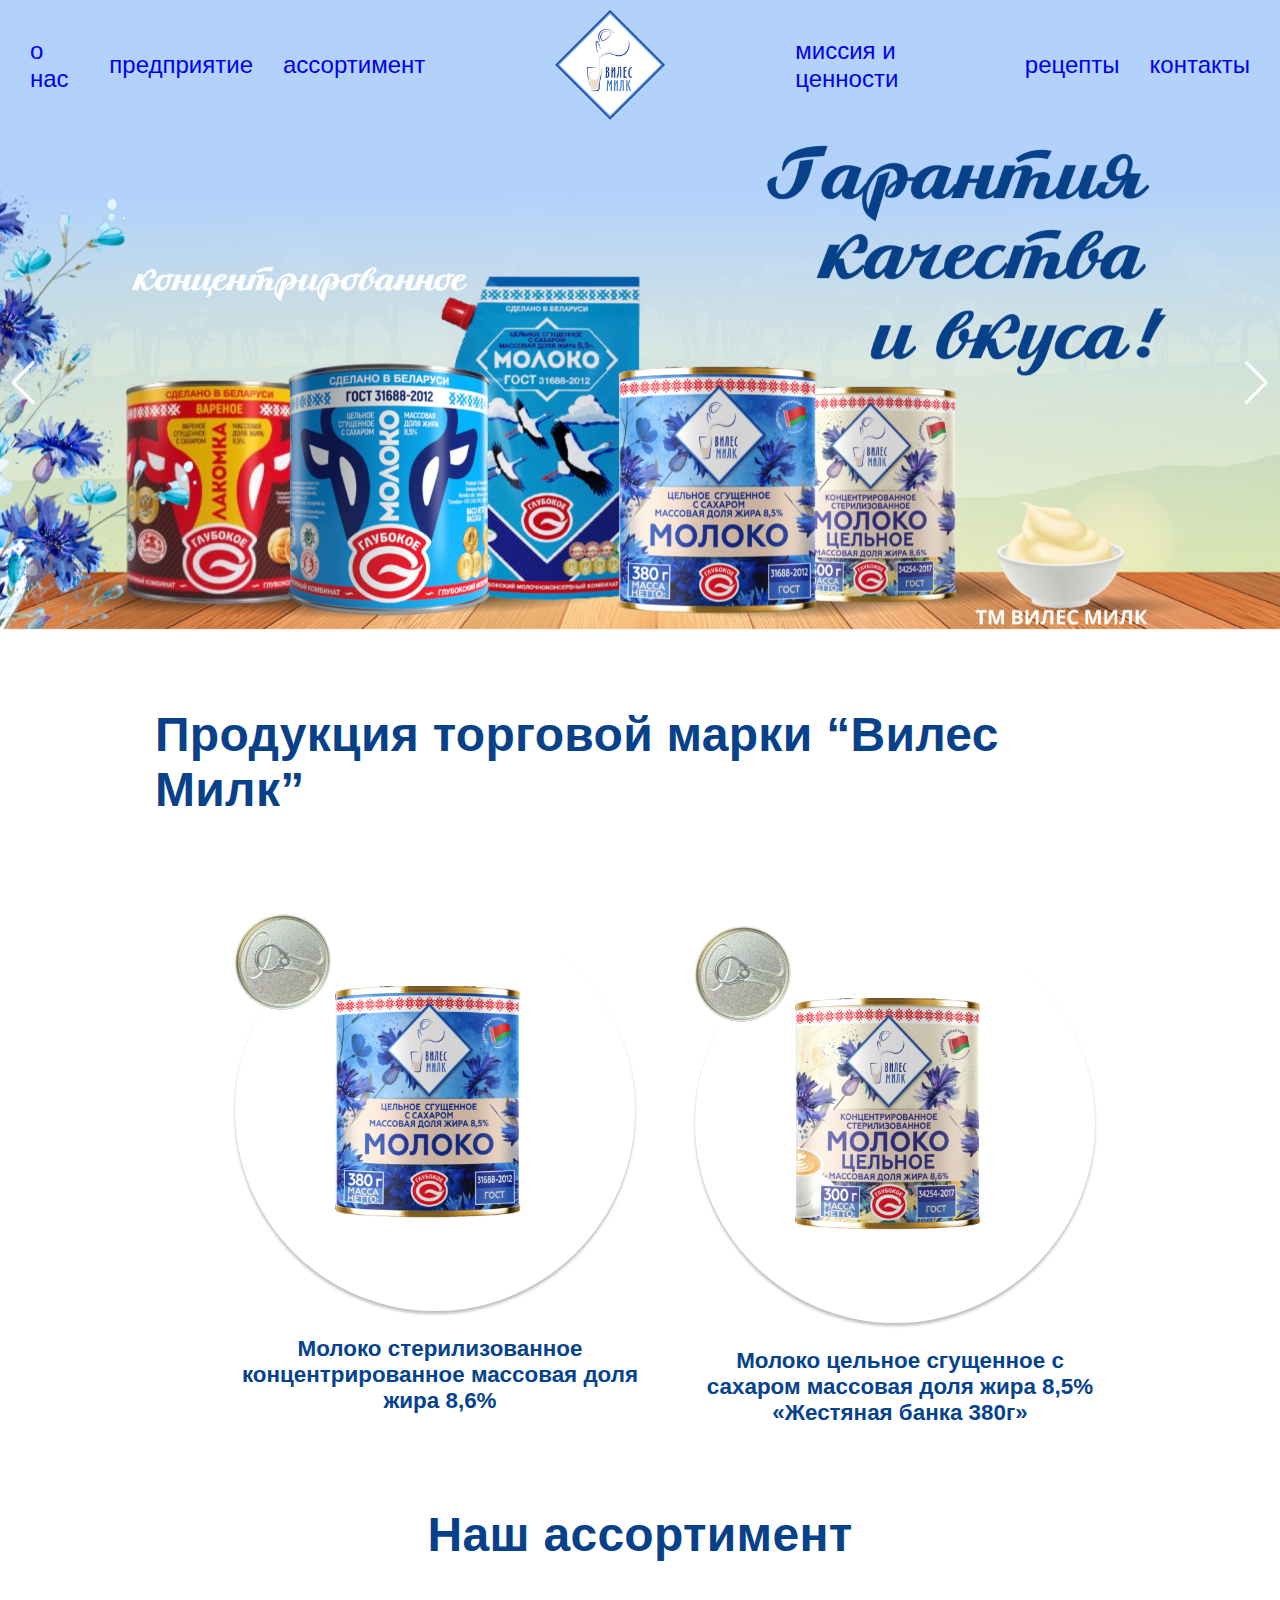
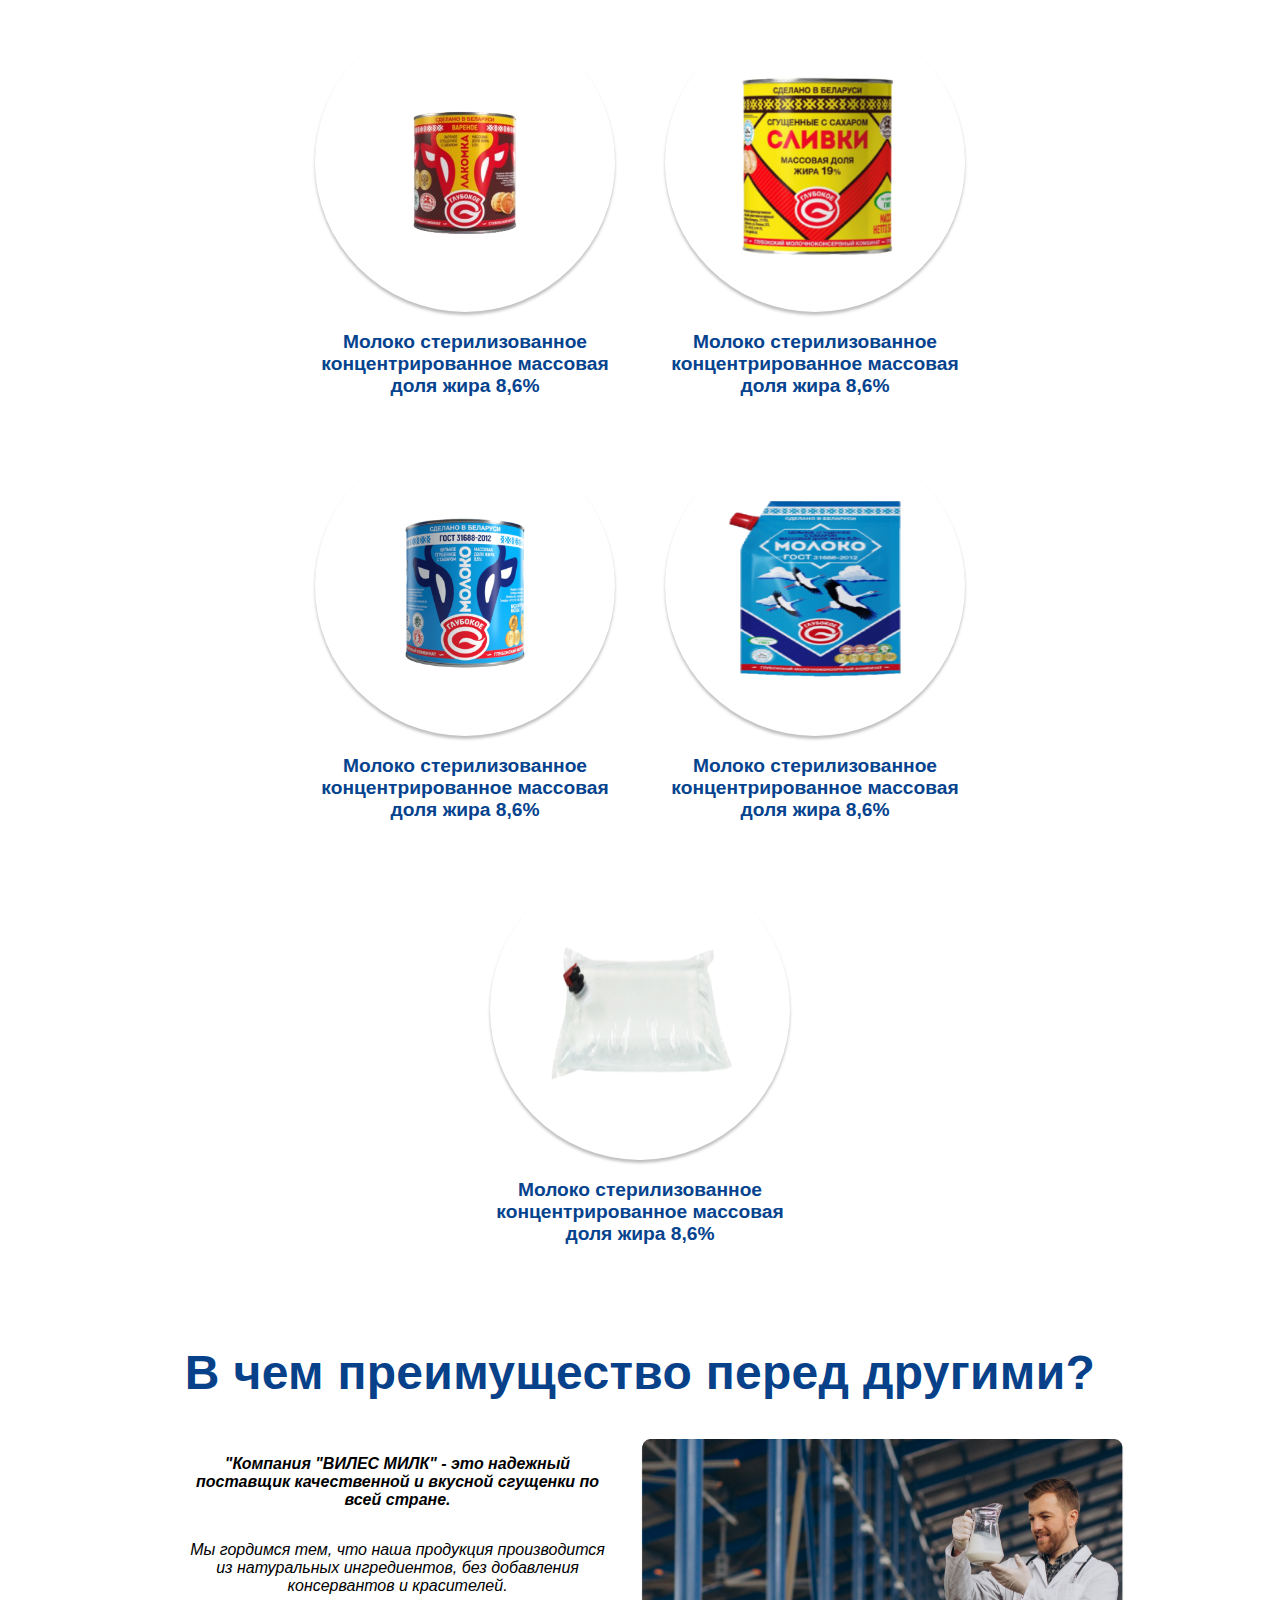
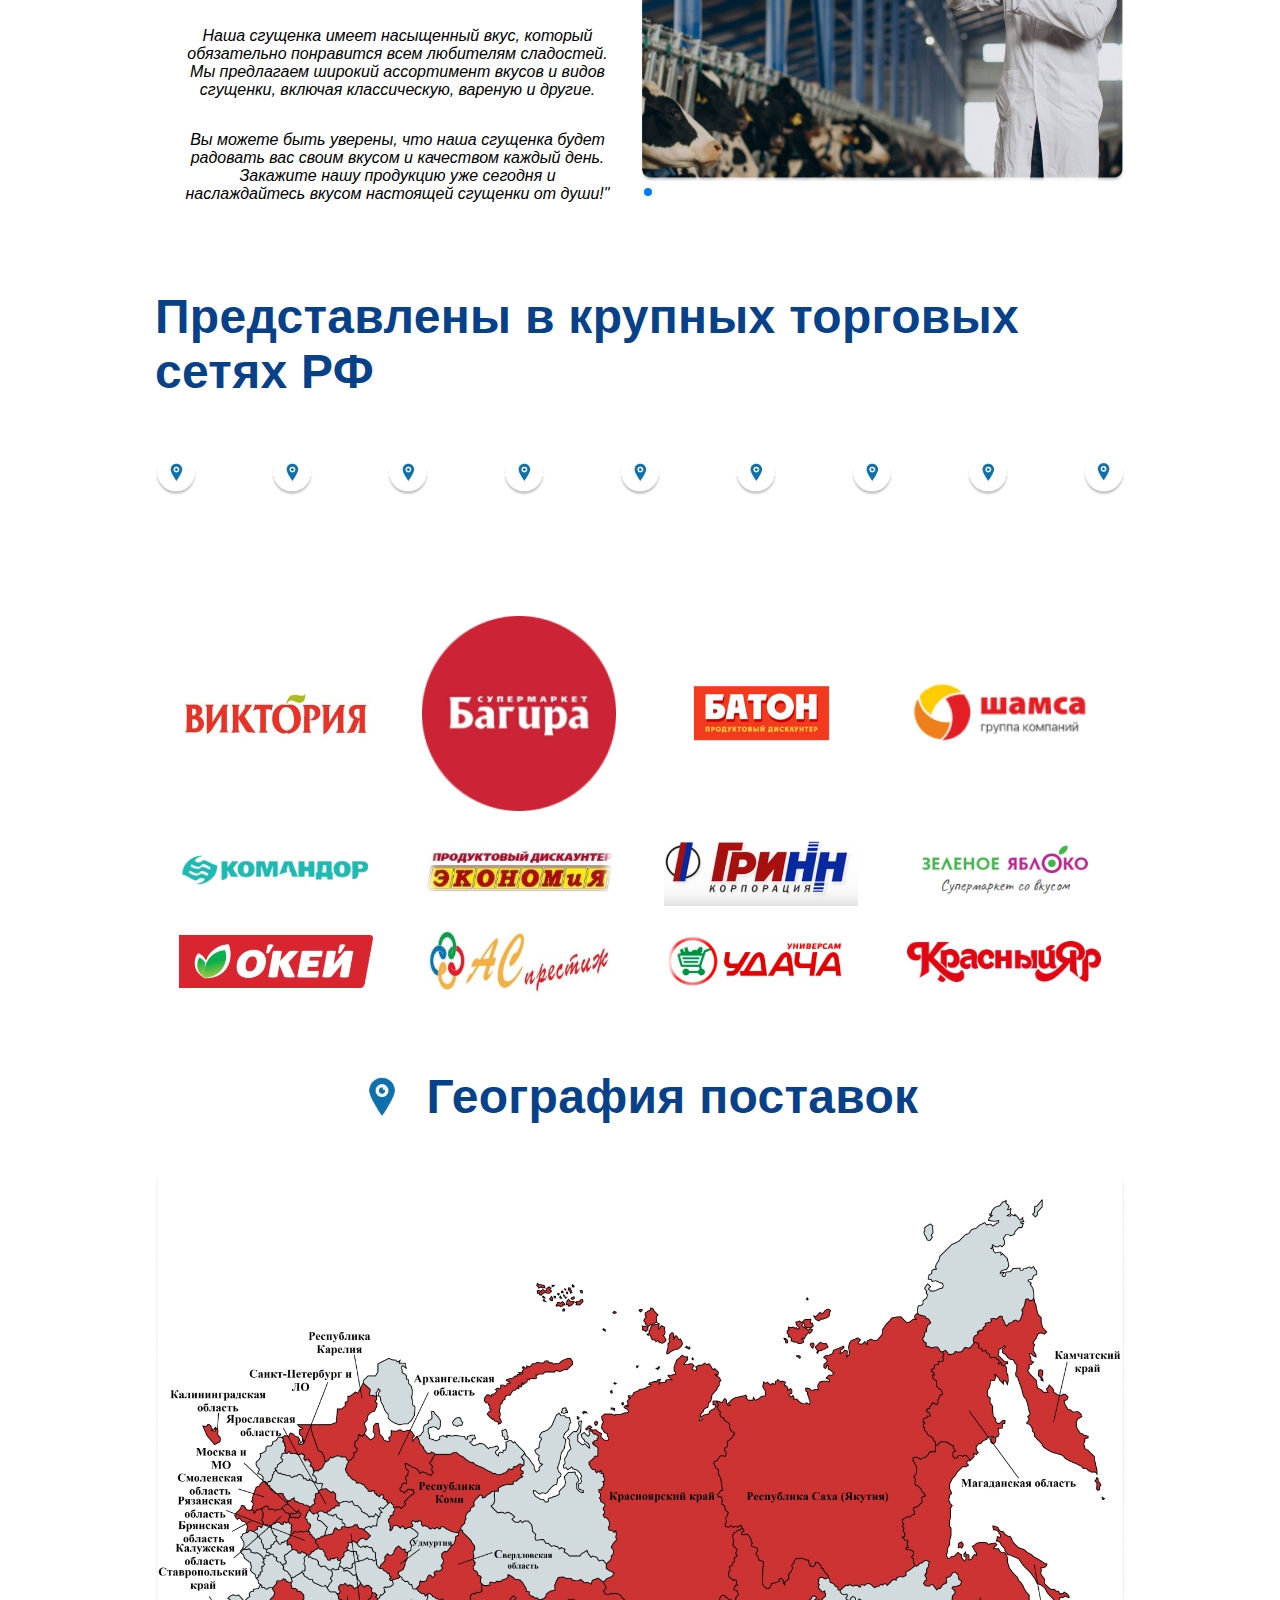
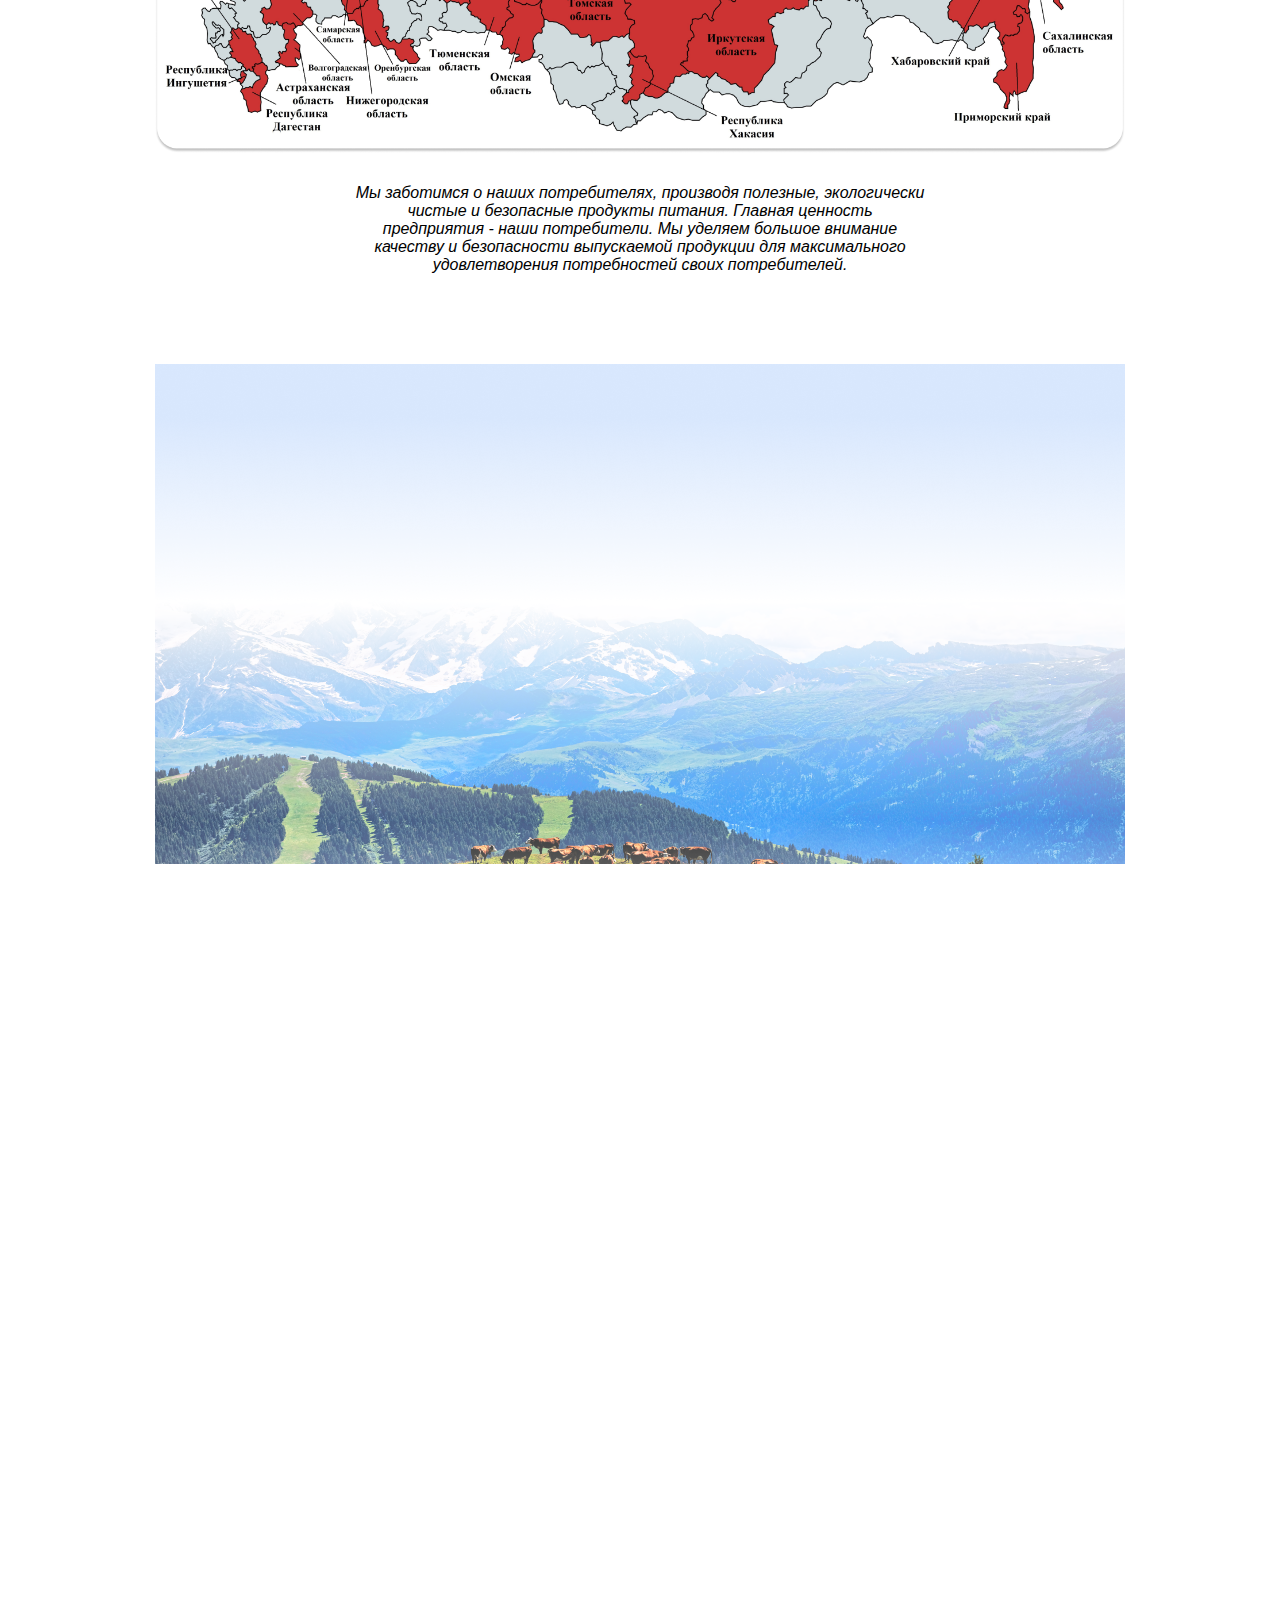
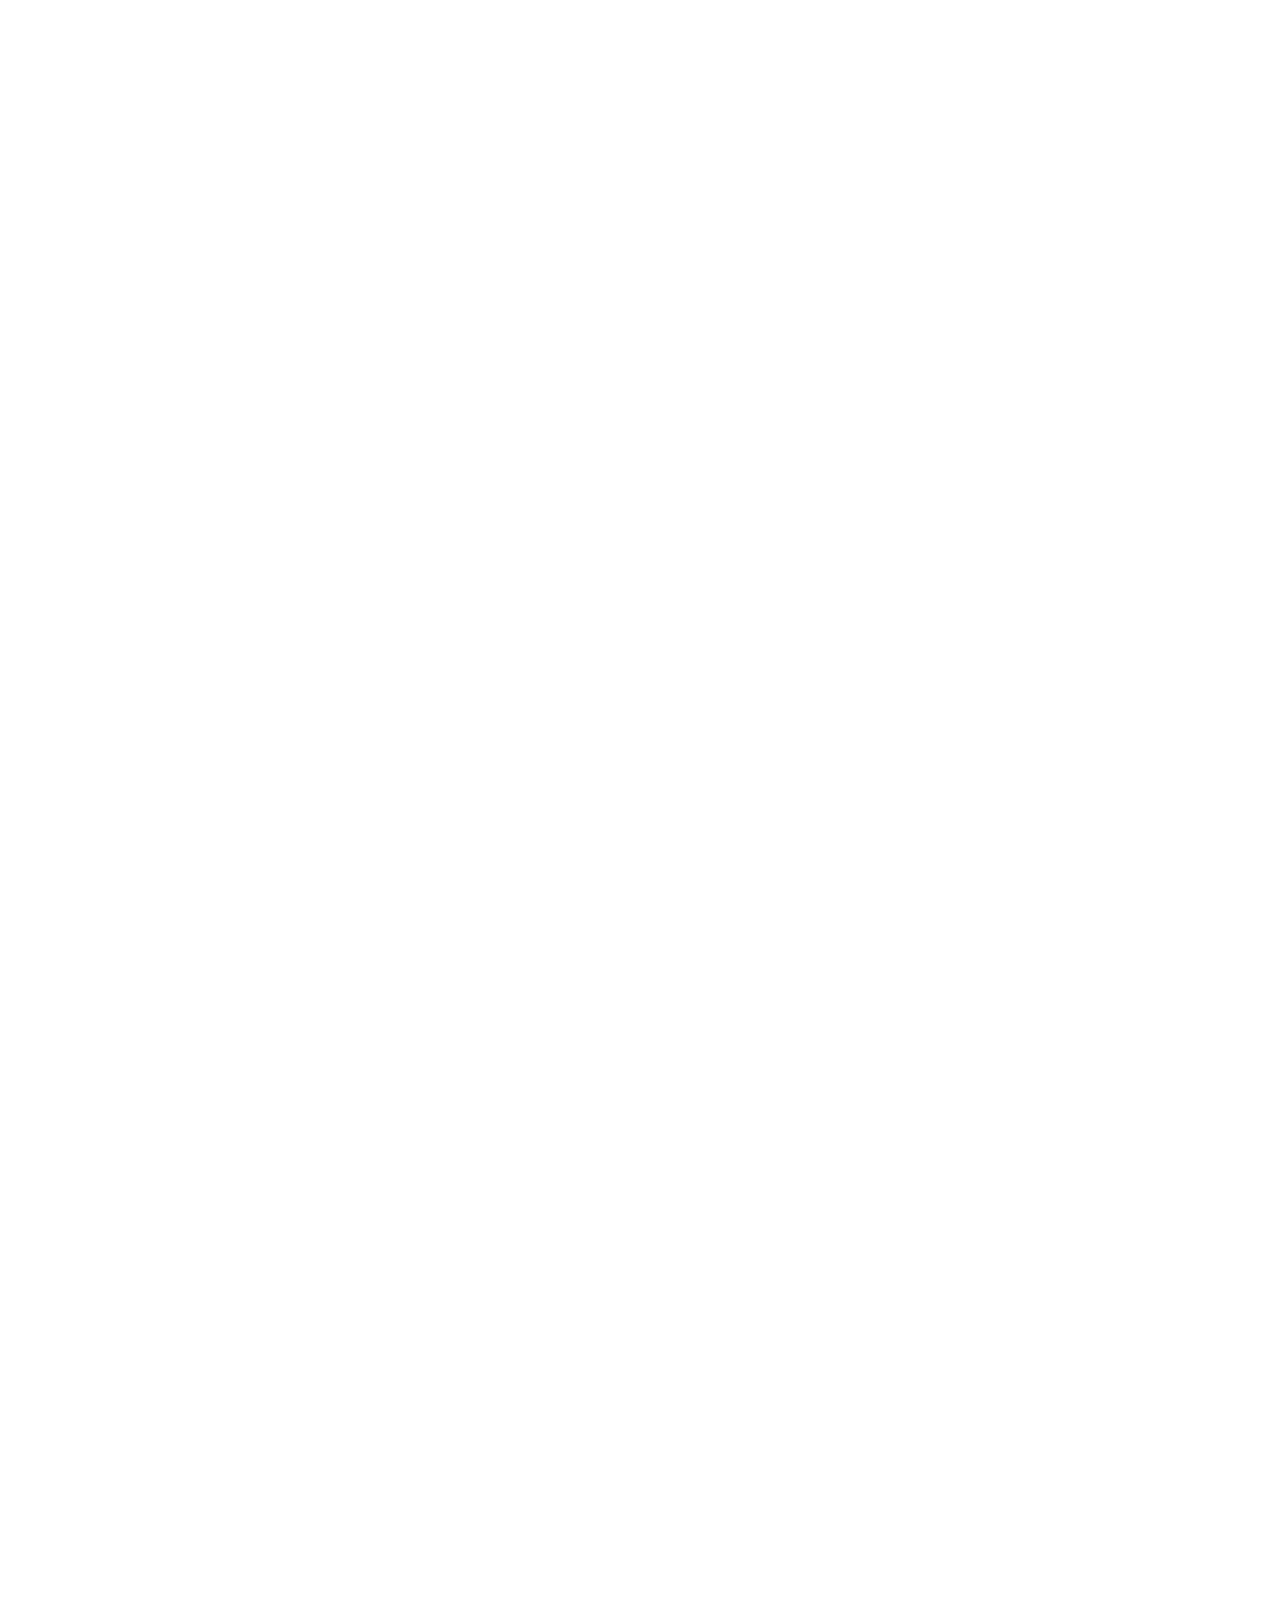
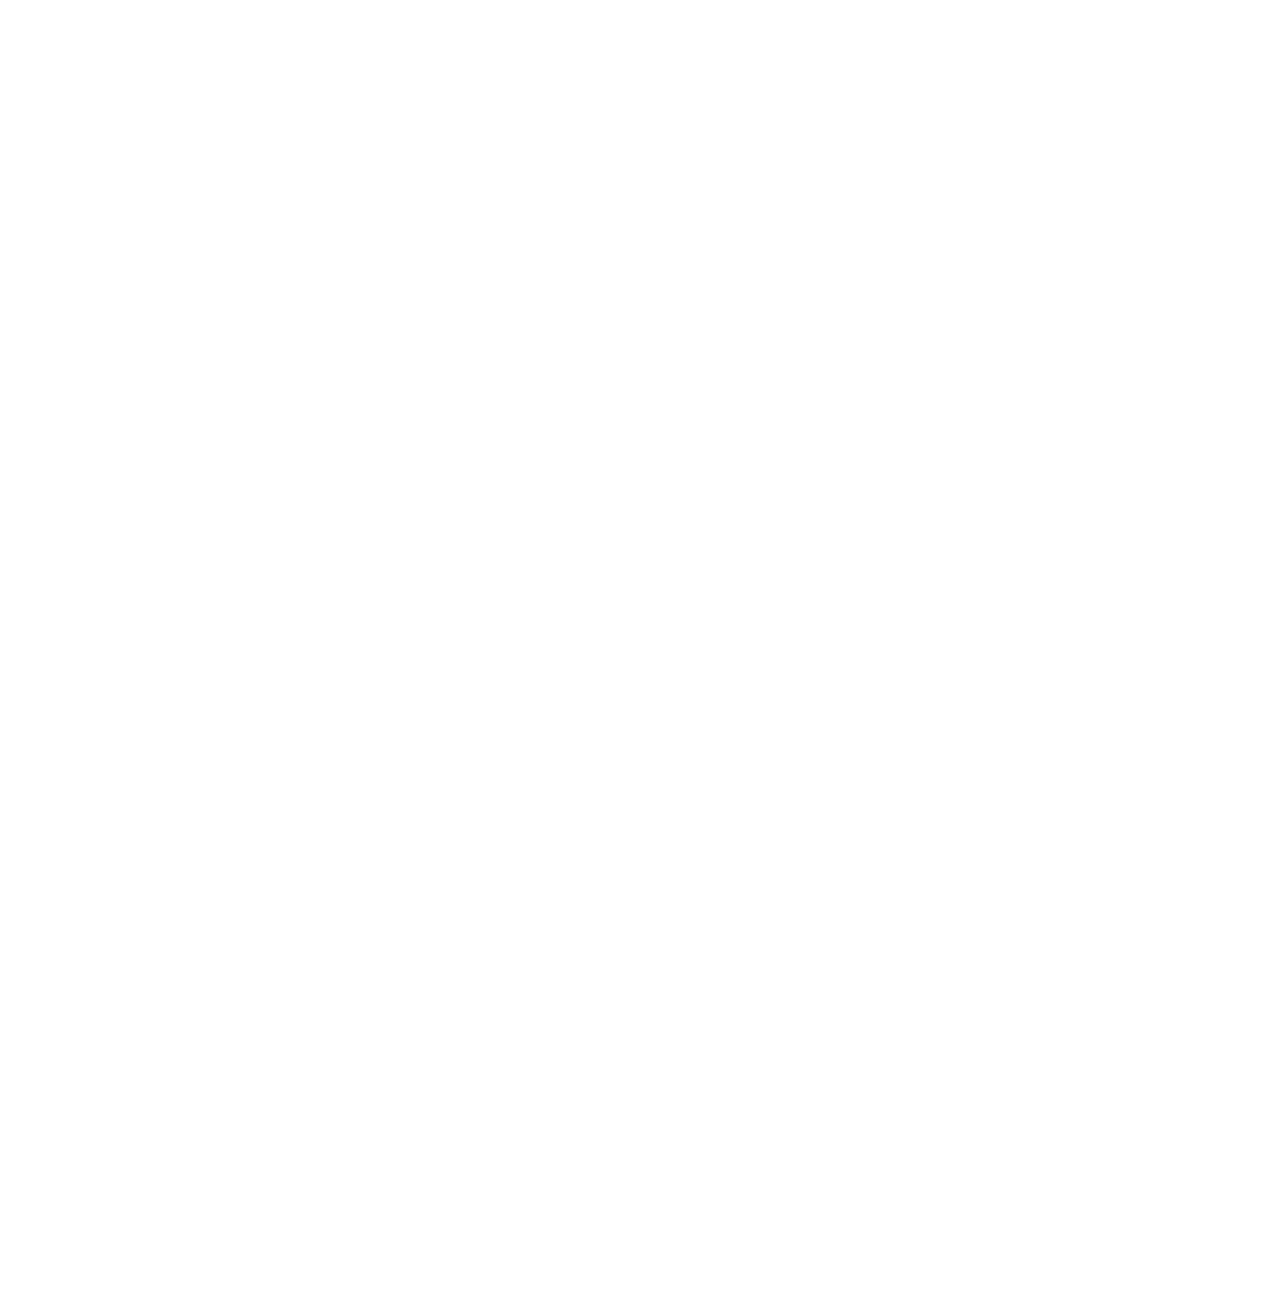
==== commit 2135f3b8: "bg alpine" ====
--- a/index.html
+++ b/index.html
@@ -142,6 +142,9 @@
             безопасные продукты питания. Главная ценность предприятия - наши потребители.
             Мы уделяем большое внимание качеству и безопасности выпускаемой продукции для максимального удовлетворения
             потребностей своих потребителей.</p>
+        <div class="icons">
+            
+        </div>
     </section>
     <script src="https://cdn.jsdelivr.net/npm/swiper@11/swiper-bundle.min.js"></script>
     <script src="js/main.js"></script>
--- a/css/style.css
+++ b/css/style.css
@@ -5,6 +5,7 @@
     background-image: url(../img/bg-main.png);
     font-family: 'Roboto', sans-serif;
     background-size: cover;
+    background-repeat: no-repeat;
     margin: 0;
     padding: 0;
     height: 9290px;
@@ -295,4 +296,12 @@
     font-style: italic;
     text-align: center;
     padding: 15px 200px;
+}
+
+.icons{
+    height: 500px;
+    margin-top: 75px;
+    background: url(../img/bg-alpine.png);
+    background-repeat: no-repeat;
+    background-size: cover;
 }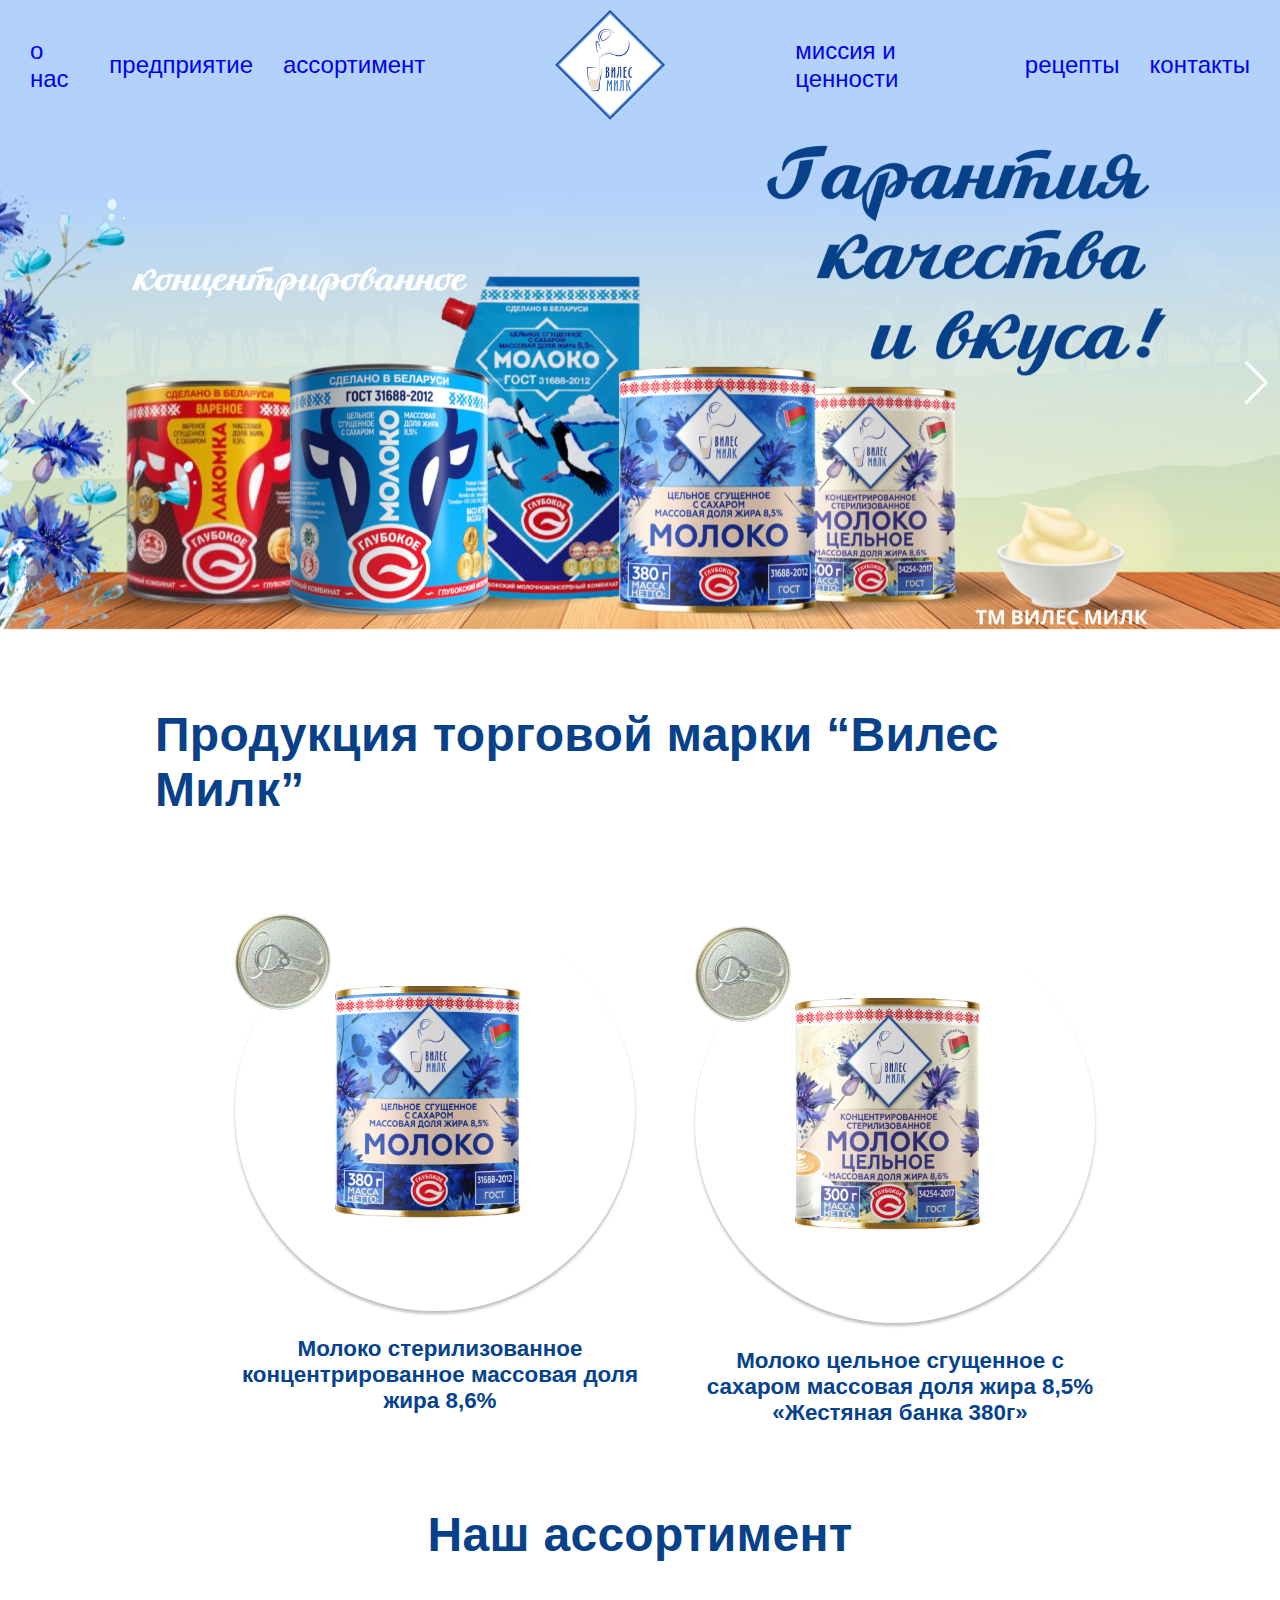
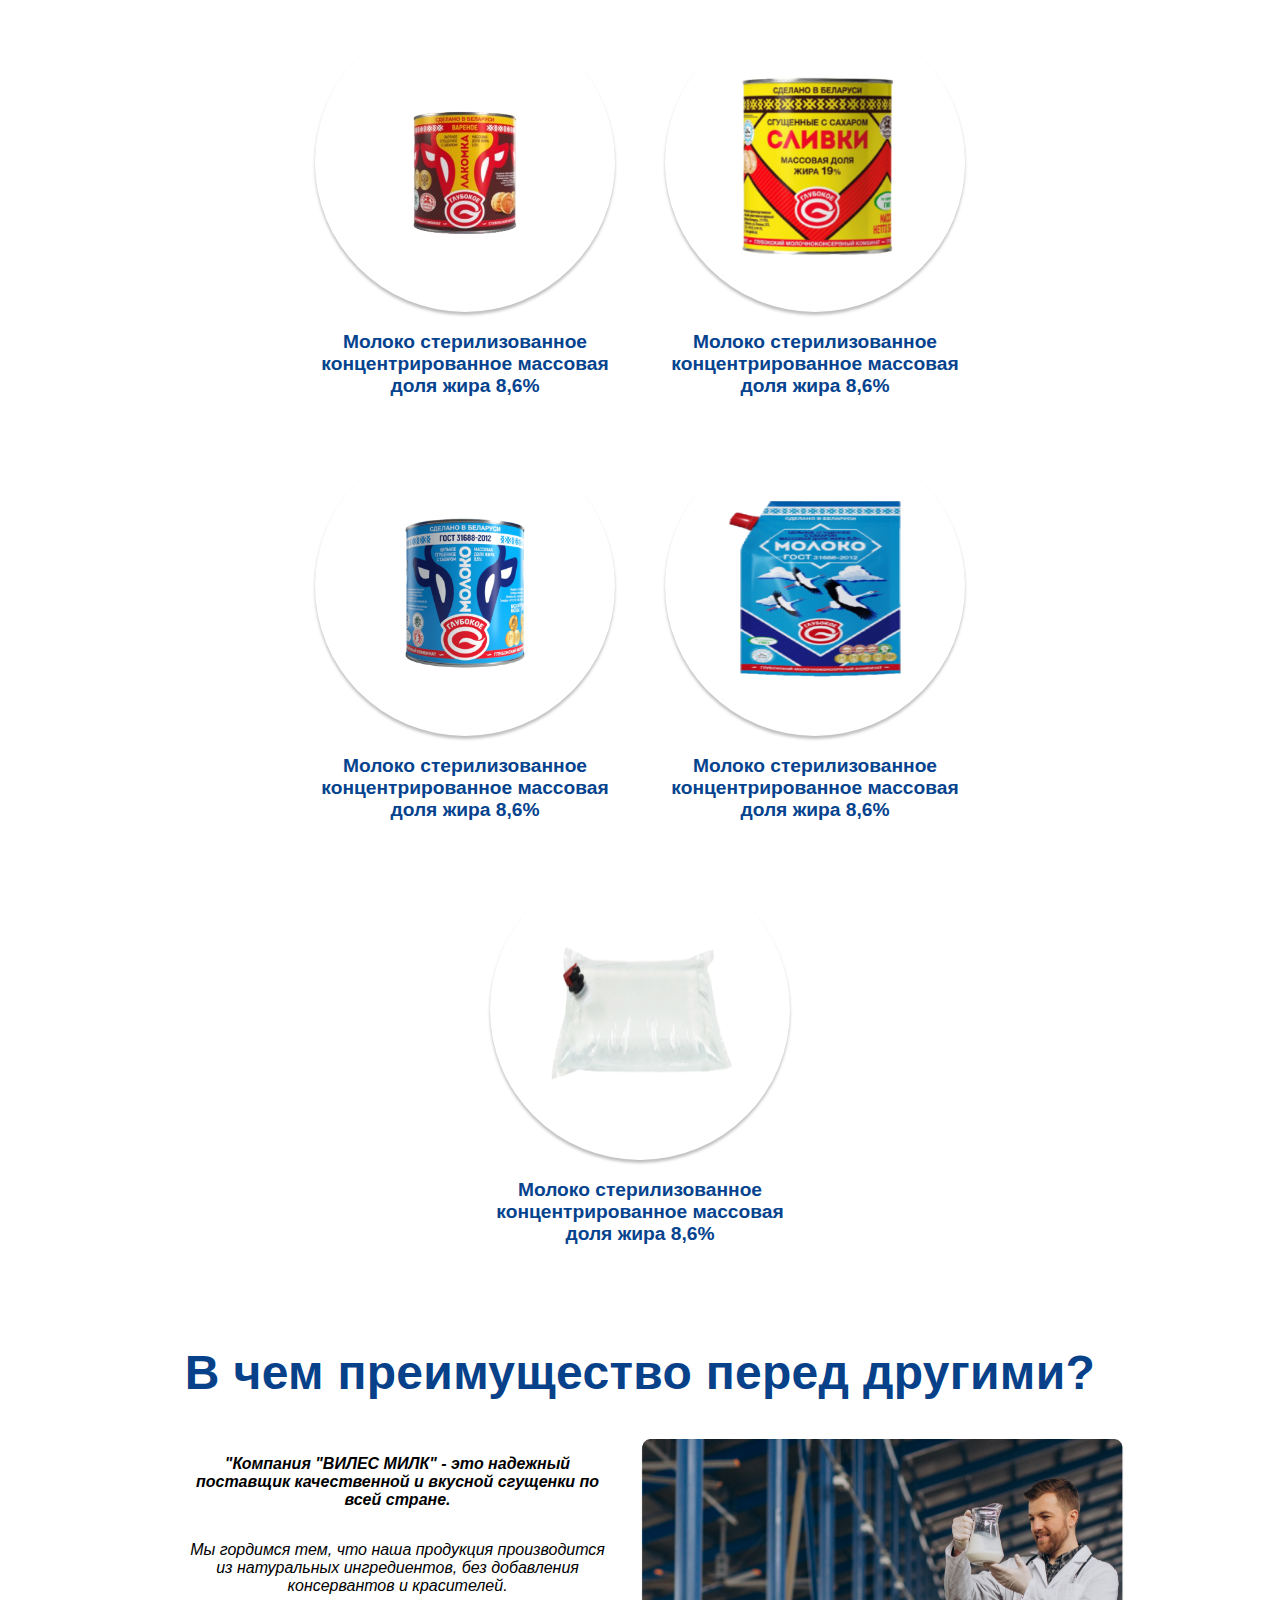
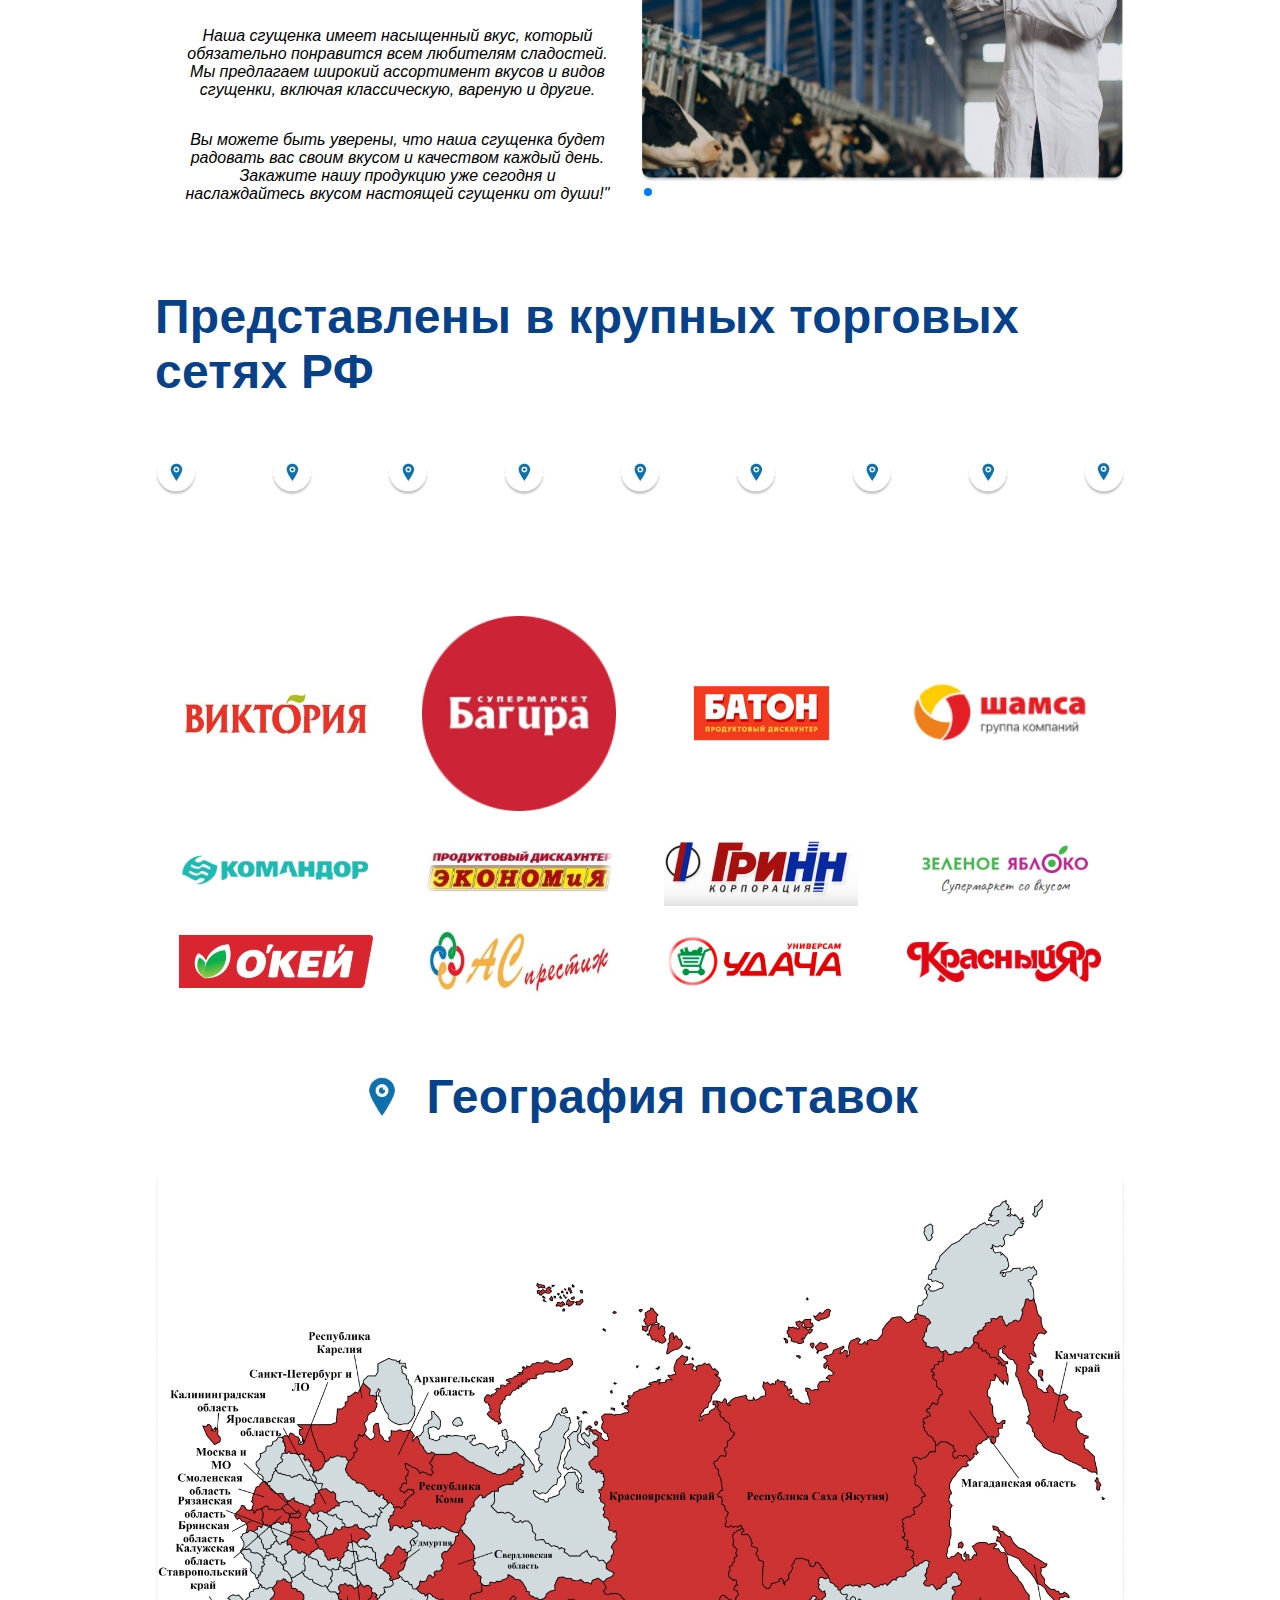
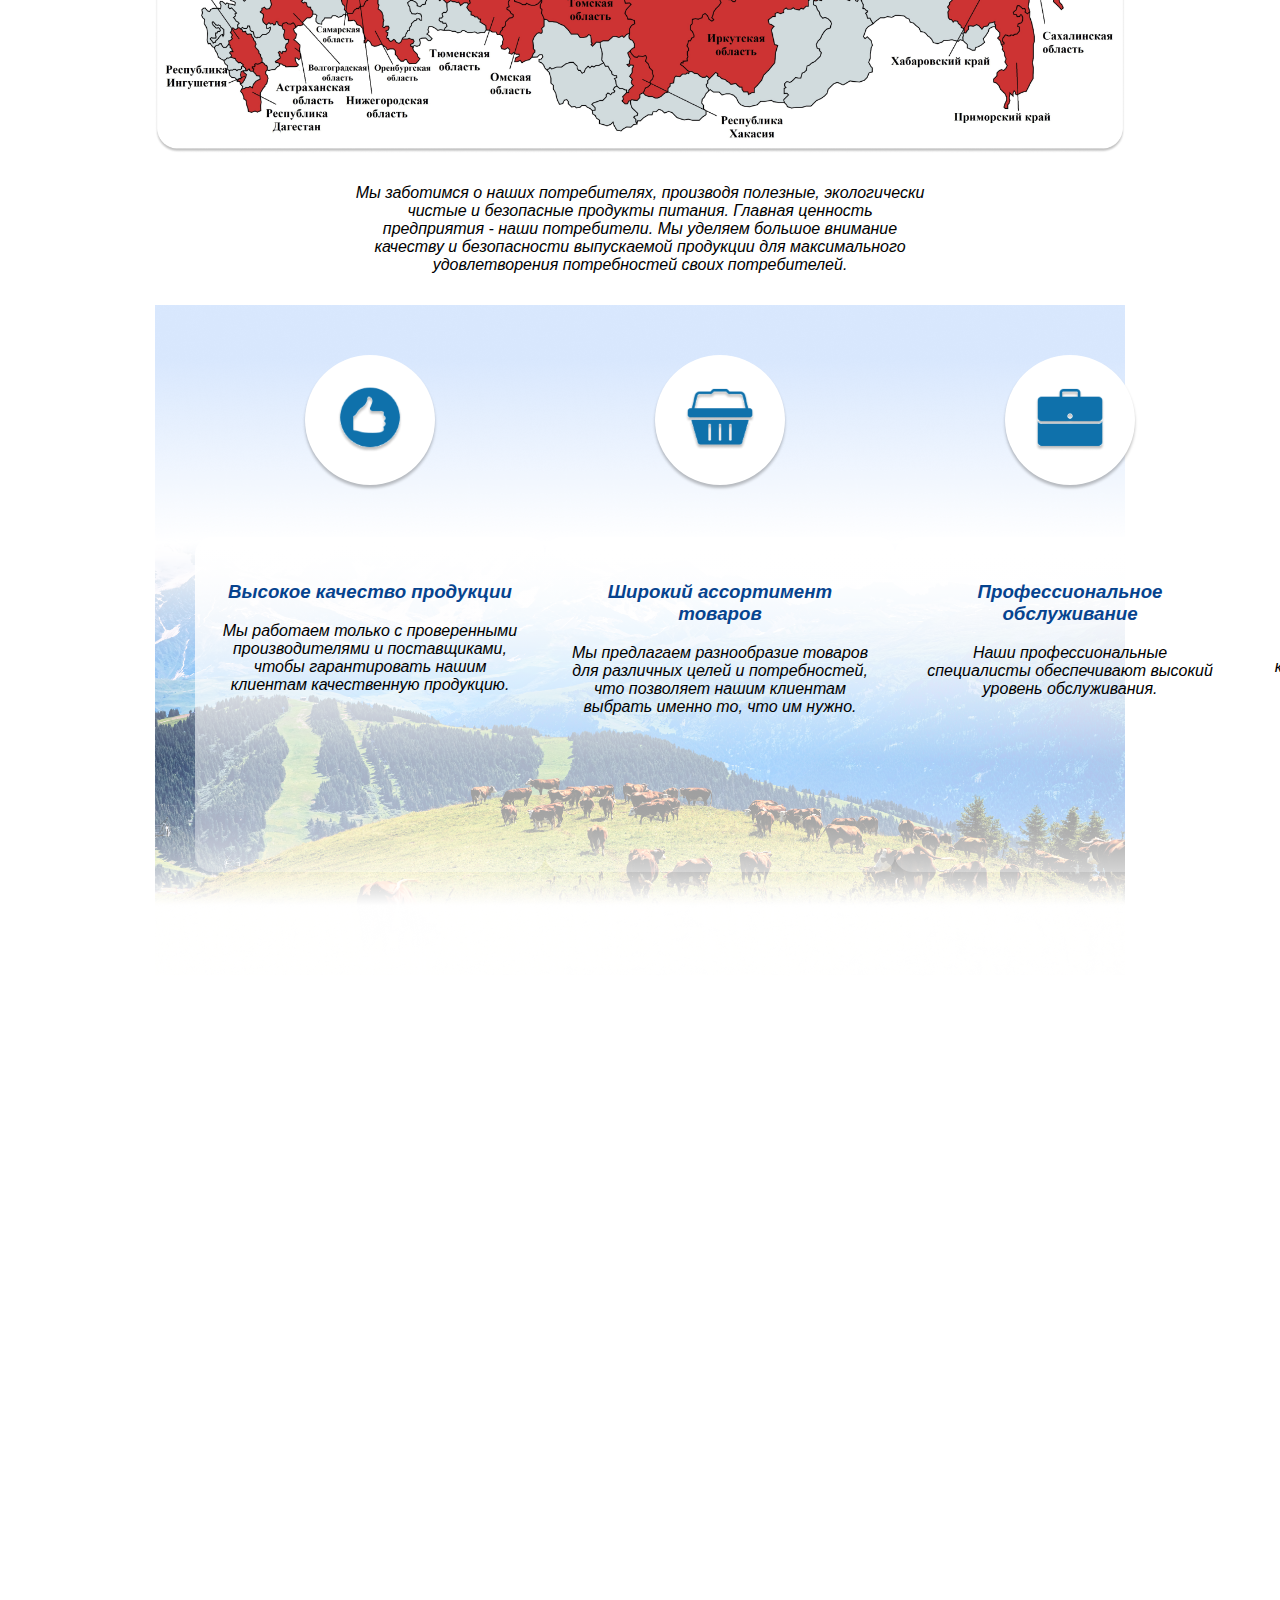
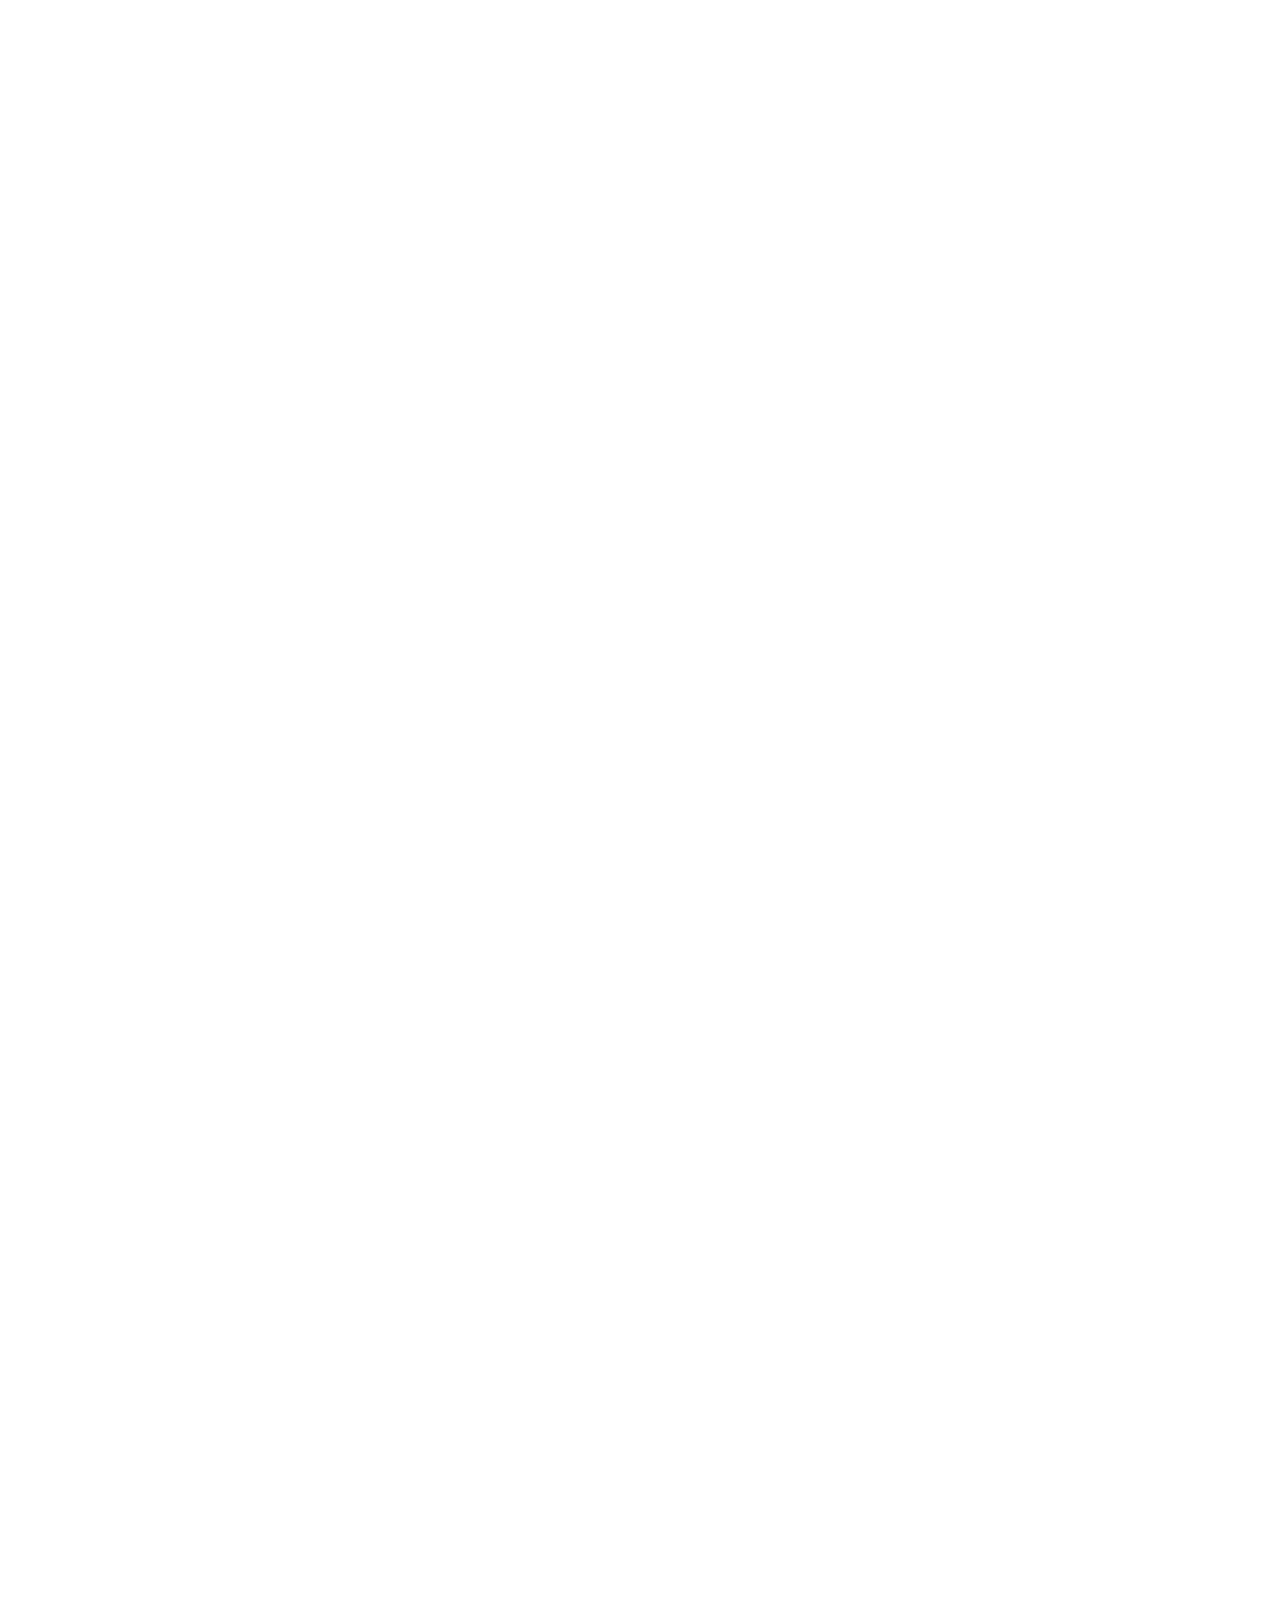
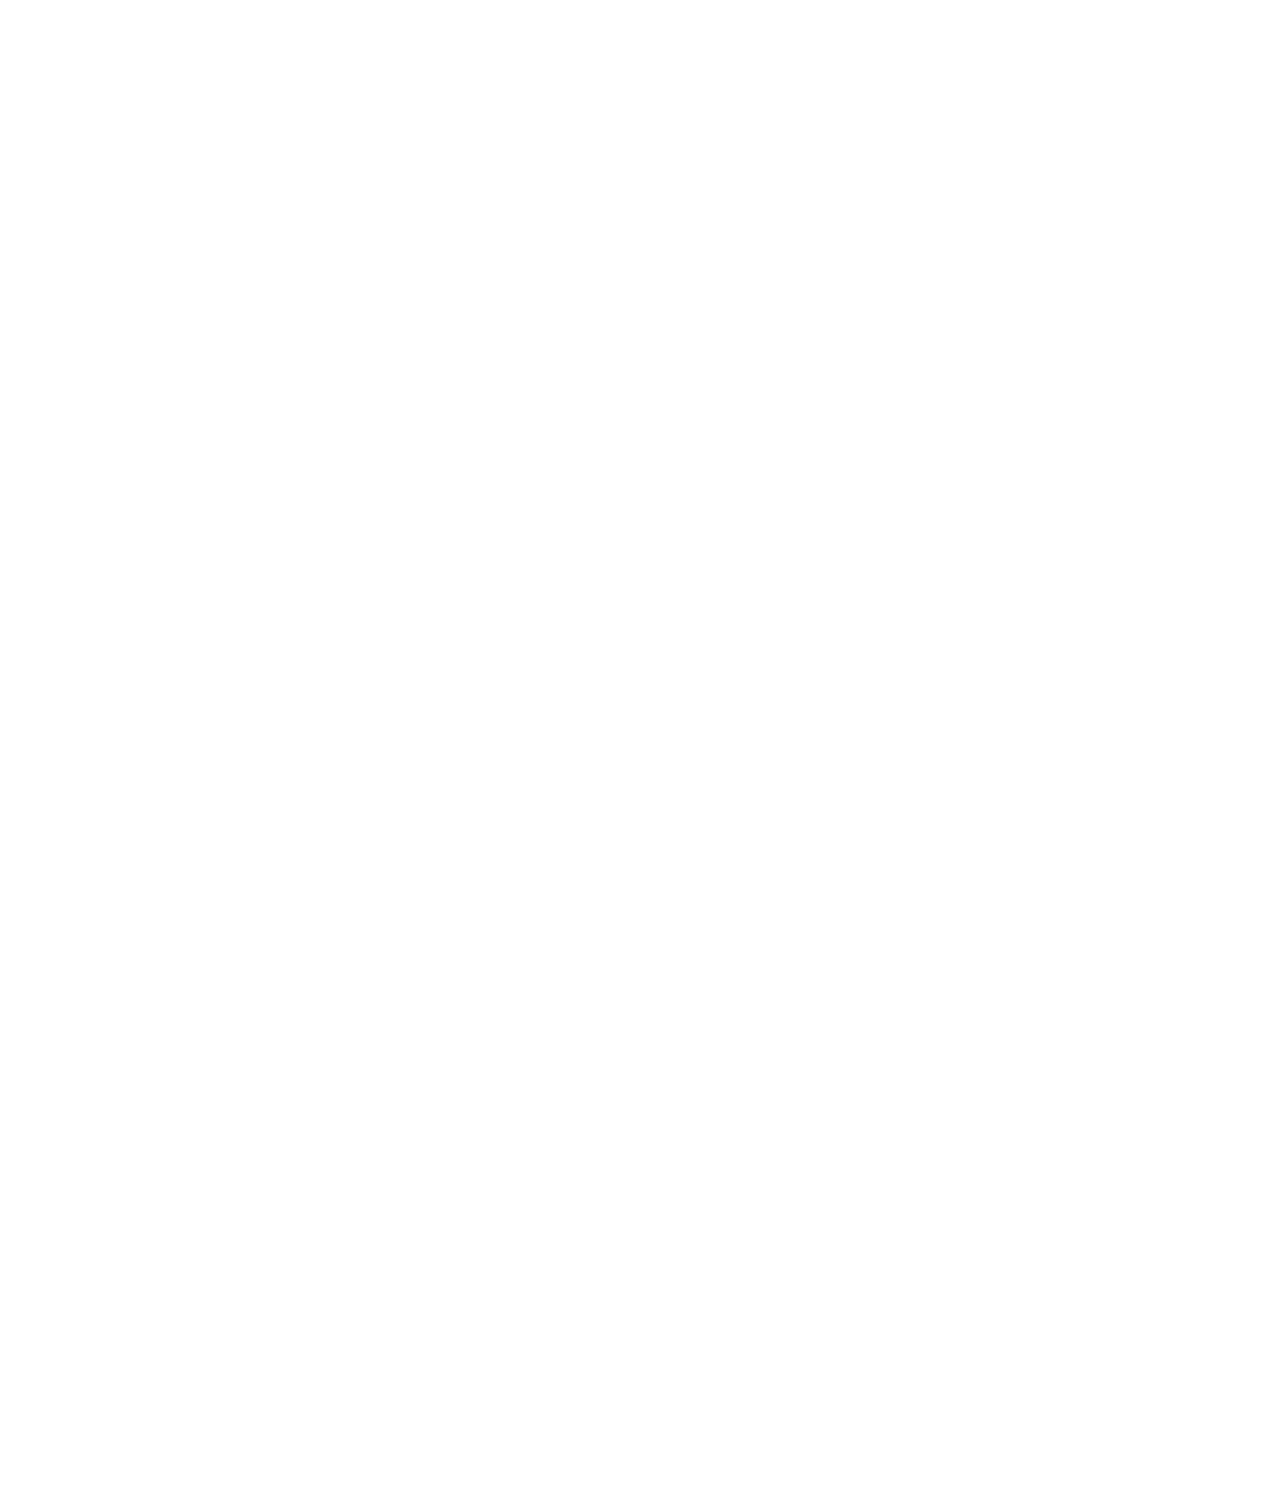
==== commit 73c0604c: "alpine" ====
--- a/index.html
+++ b/index.html
@@ -143,7 +143,47 @@
             Мы уделяем большое внимание качеству и безопасности выпускаемой продукции для максимального удовлетворения
             потребностей своих потребителей.</p>
         <div class="icons">
-            
+            <ul class="icons_list">
+                <li class="icons_item">
+                    <div class="icons_item_icon"><img src="img/icons/icons8-высокое-качество-100.png" alt="" srcset="">
+                    </div>
+                    <div class="icons_item_text">
+                        <h3 class="icons_item_text_header">Высокое качество
+                            продукции</h3>
+                        <p>Мы работаем только с проверенными производителями и поставщиками, чтобы гарантировать нашим
+                            клиентам качественную продукцию.</p>
+                    </div>
+                </li>
+                <li class="icons_item">
+                    <div class="icons_item_icon"><img src="img/icons/icons8-корзина-2-100.png" alt="" srcset="">
+                    </div>
+                    <div class="icons_item_text">
+                        <h3 class="icons_item_text_header">Широкий
+                            ассортимент
+                            товаров</h3>
+                        <p>Мы предлагаем разнообразие товаров для различных целей и потребностей, что позволяет нашим
+                            клиентам выбрать именно то, что им нужно.</p>
+                    </div>
+                </li>
+                <li class="icons_item">
+                    <div class="icons_item_icon"><img src="img/icons/icons8-портфель-100.png" alt="" srcset="">
+                    </div>
+                    <div class="icons_item_text">
+                        <h3 class="icons_item_text_header">Профессиональное
+                            обслуживание</h3>
+                        <p>Наши профессиональные специалисты обеспечивают высокий уровень обслуживания.</p>
+                    </div>
+                </li>
+                <li class="icons_item">
+                    <div class="icons_item_icon"><img src="img/icons/icons8-рубль-100.png" alt="" srcset="">
+                    </div>
+                    <div class="icons_item_text">
+                        <h3 class="icons_item_text_header">Конкурентные
+                            цены</h3>
+                        <p>Мы стремимся предложить своим клиентам наиболее конкурентоспособные цены на рынке.</p>
+                    </div>
+                </li>
+            </ul>
         </div>
     </section>
     <script src="https://cdn.jsdelivr.net/npm/swiper@11/swiper-bundle.min.js"></script>
--- a/css/style.css
+++ b/css/style.css
@@ -5,17 +5,16 @@
     background-image: url(../img/bg-main.png);
     font-family: 'Roboto', sans-serif;
     background-size: cover;
-    background-repeat: no-repeat;
     margin: 0;
     padding: 0;
-    height: 9290px;
-}
-
-:root{
+    height: 9500px;
+}
+
+:root {
     --box-shadow: 0 3px 3px 0 rgba(0, 0, 0, 0.25);
 }
 
-section{
+section {
     margin-bottom: 70px;
 }
 
@@ -233,7 +232,7 @@
 
 /* Представительство в торговых сетях */
 
-.points>img{
+.points>img {
     display: block;
     width: 100%;
     padding: 15px 0;
@@ -275,7 +274,7 @@
 
 /* География поставок */
 
-.with_point::before{
+.with_point::before {
     content: '';
     background-image: url(../img/point.png);
     background-repeat: no-repeat;
@@ -286,22 +285,74 @@
     padding-right: 25px;
 }
 
-.geografia>img{
+.geografia>img {
     display: block;
     width: 100%;
 }
 
-.geografia_text{
+.geografia_text {
     font-weight: 400;
     font-style: italic;
     text-align: center;
     padding: 15px 200px;
 }
 
-.icons{
-    height: 500px;
-    margin-top: 75px;
-    background: url(../img/bg-alpine.png);
-    background-repeat: no-repeat;
+.icons {
+    background-image: url(../img/bg-alpine.png);
+    height: 1000px;
     background-size: cover;
+}
+
+.icons_list {
+    display: flex;
+    justify-content: space-around;
+    align-items: flex-start;
+    padding: 0 40px;
+    margin: 0;
+    height: 100%;
+}
+
+.icons_item {
+    padding-top: 50px;
+    list-style: none;
+    display: flex;
+    flex-direction: column;
+    justify-content: center;
+    align-items: center;
+
+}
+
+.icons_item_icon {
+    display: flex;
+    justify-content: center;
+    width: 100px;
+    height: 100px;
+    align-items: center;
+    background-color: #fff;
+    padding: 15px;
+    border-radius: 50%;
+    box-shadow: 0 3px 3px 0 rgba(0, 0, 0, 0.25);
+}
+
+.icons_item_icon>img {
+    display: block;
+    width: 70px;
+}
+.icons_item_text {
+    height: 285px;
+    width: 300px;
+    padding: 25px;
+    margin: 52px 0 0 0;
+    border-radius: 5%;
+    background-image: linear-gradient(to bottom,rgba(255,255,255), rgba(255,255,255,0.3));
+}
+.icons_item_text_header {
+    color: #06438E;
+    font-style: italic;
+    text-align: center;
+}
+
+.icons_item_text>p{
+    text-align: center;
+    font-style: italic;
 }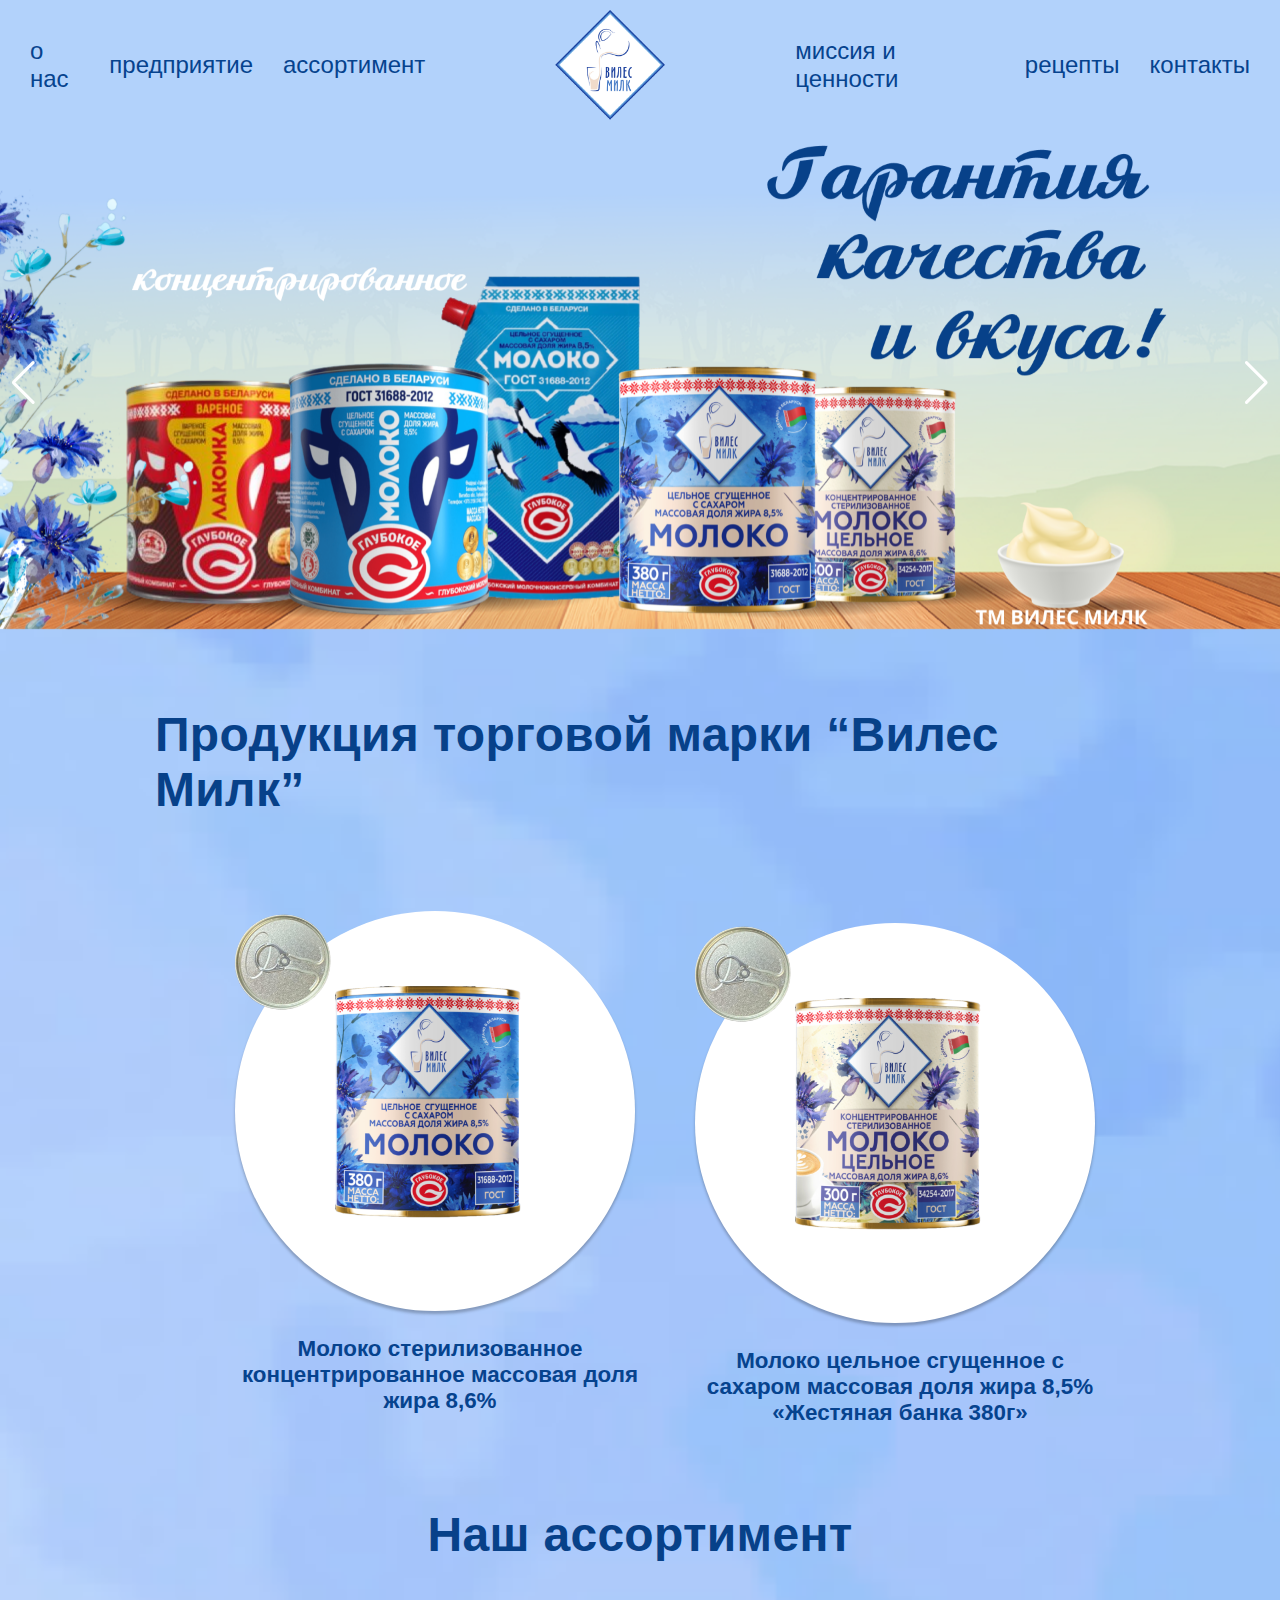
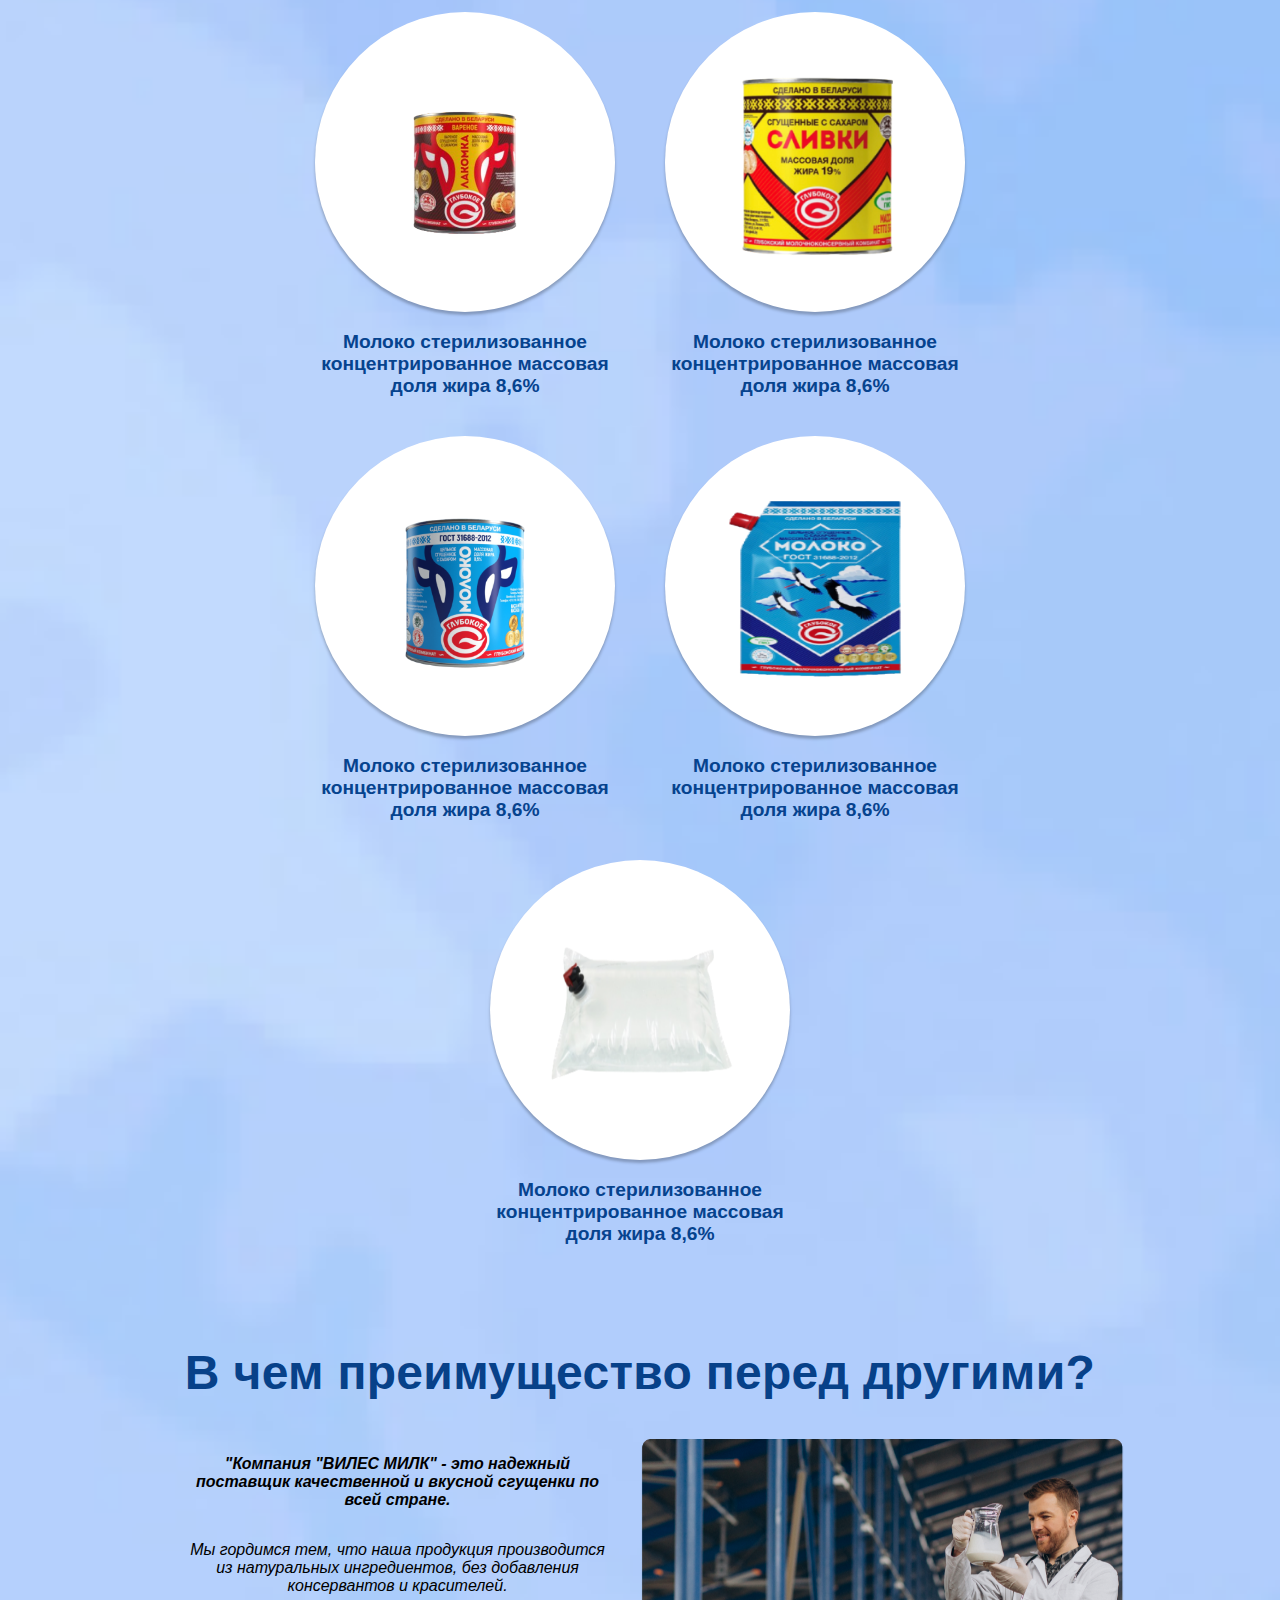
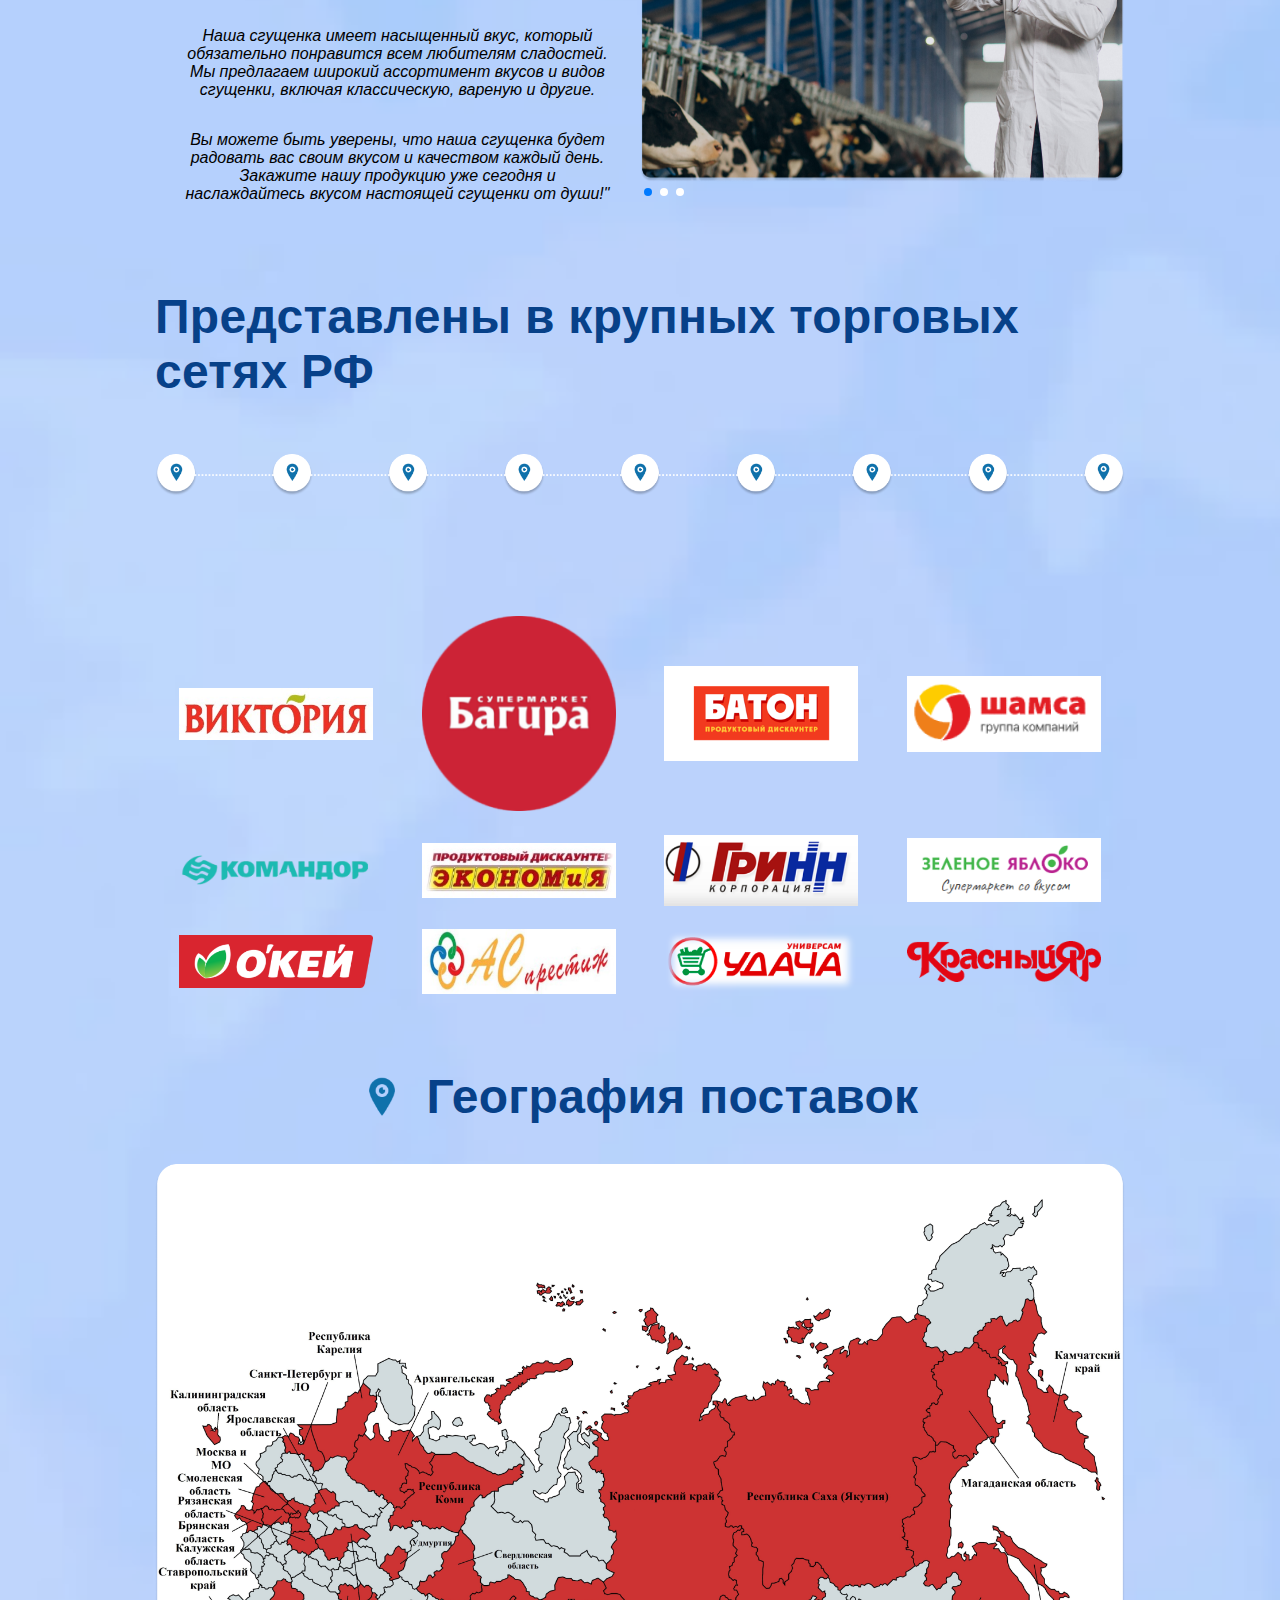
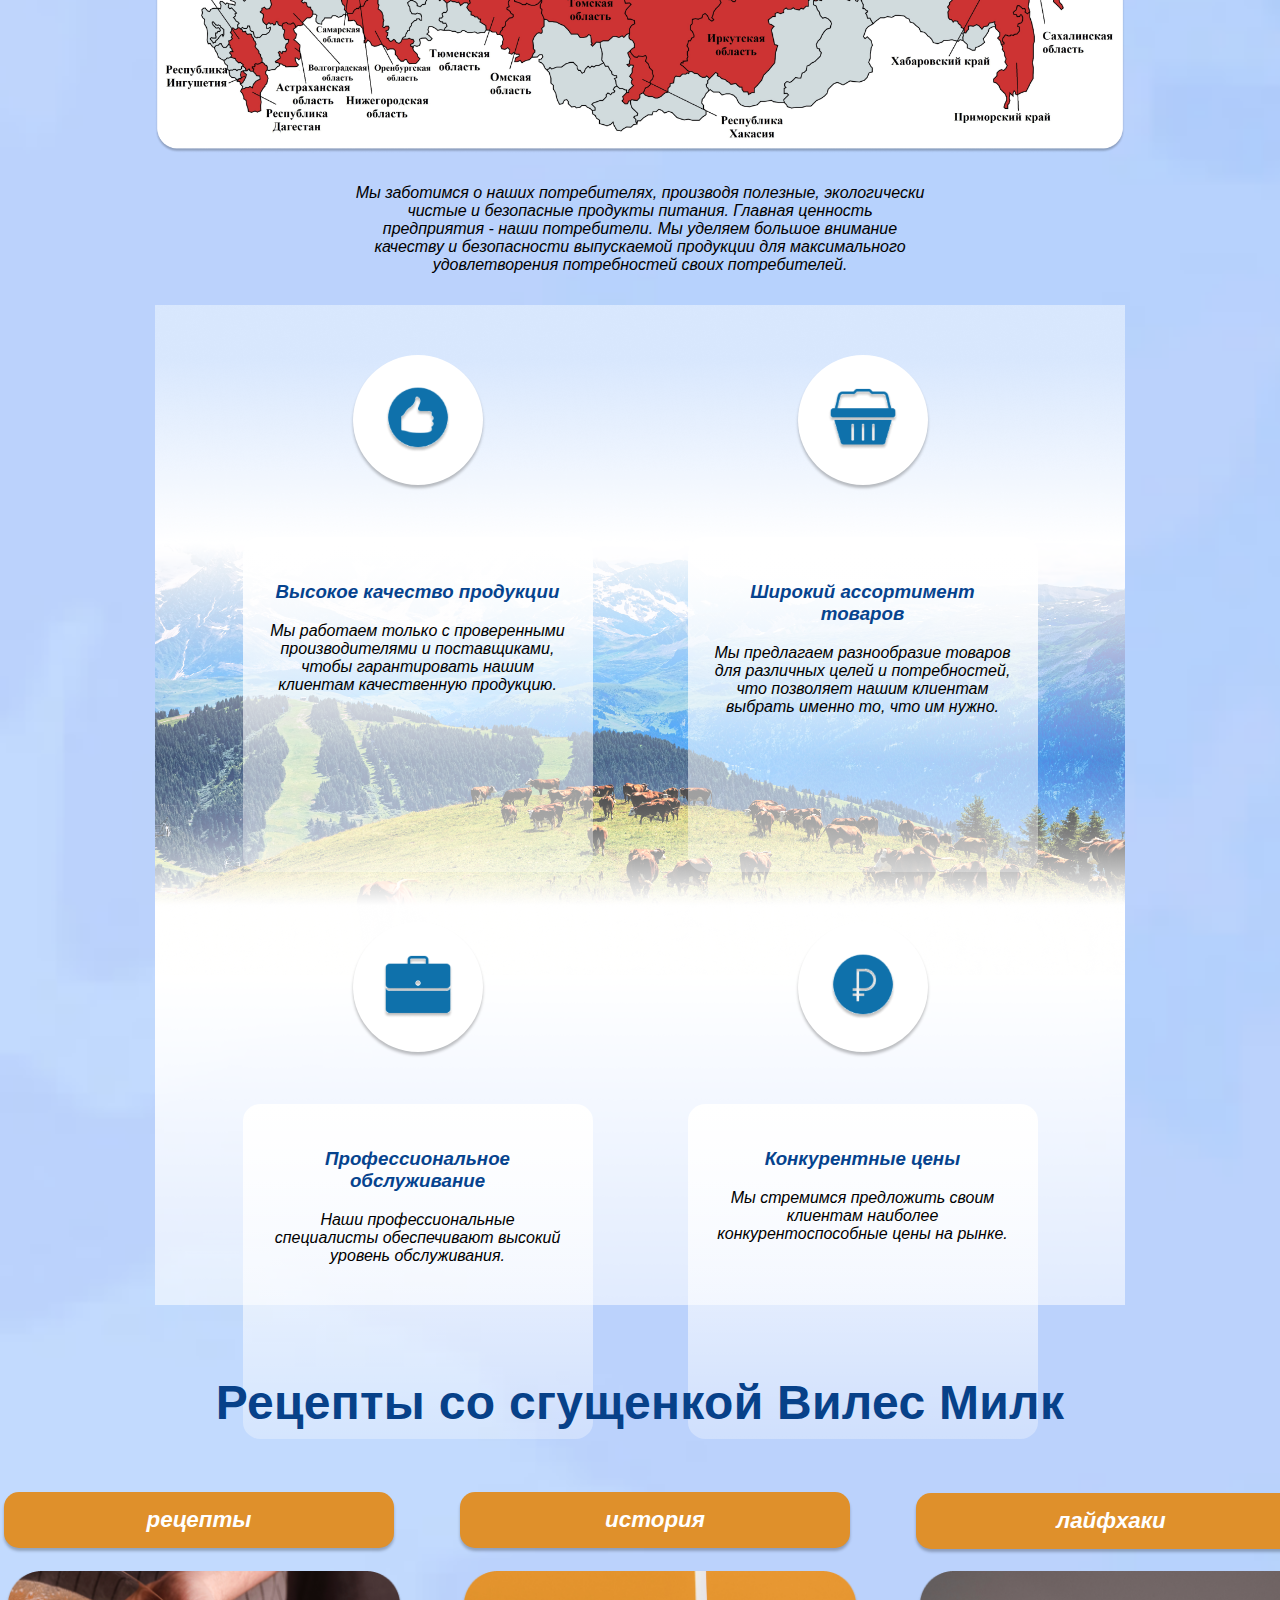
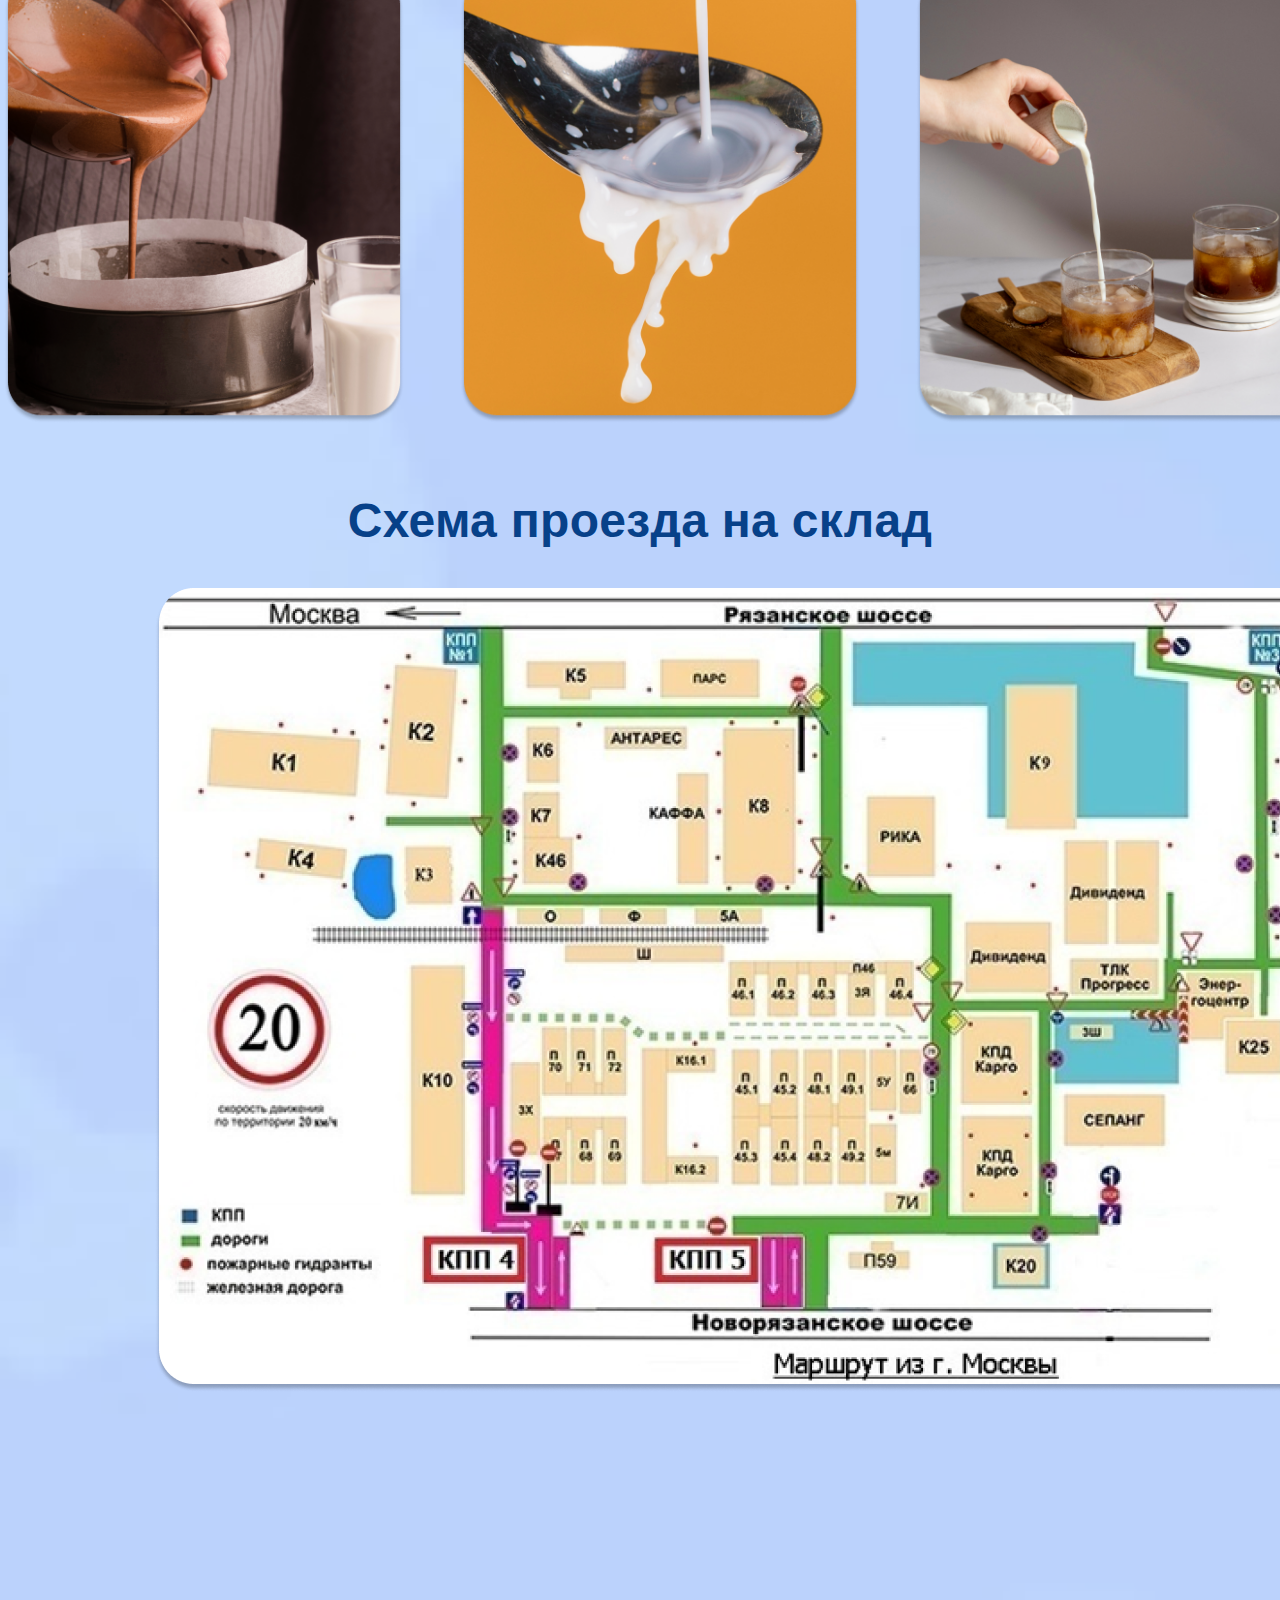
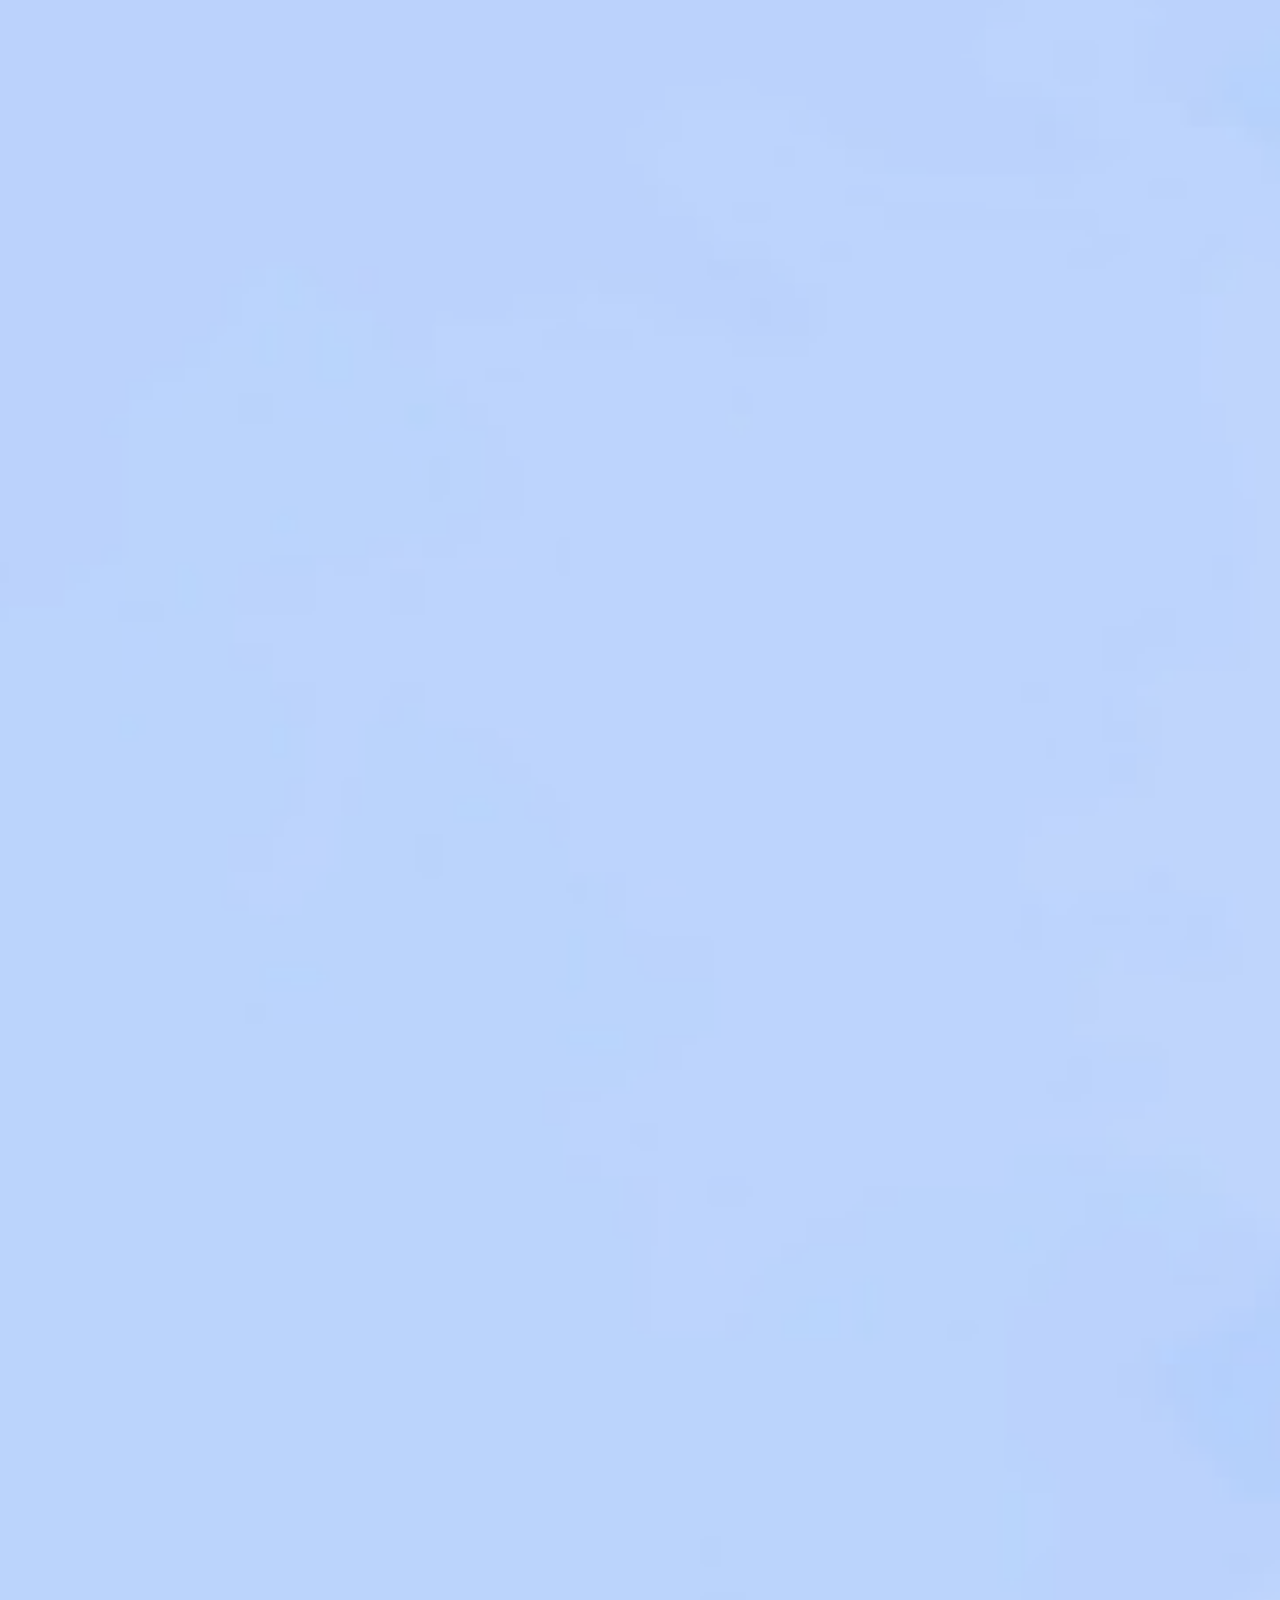
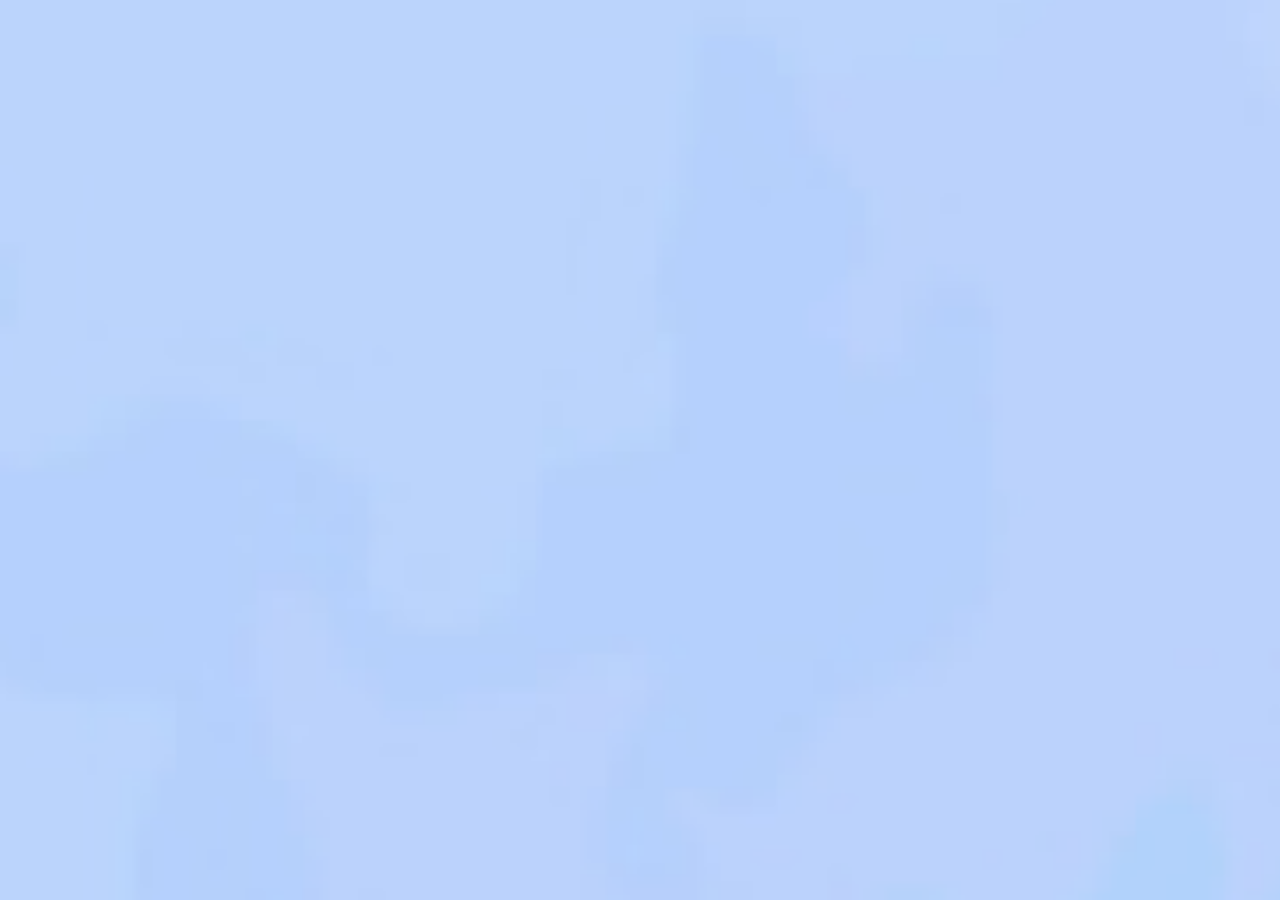
==== commit d20ec421: "схема проезда" ====
--- a/index.html
+++ b/index.html
@@ -186,6 +186,27 @@
             </ul>
         </div>
     </section>
+    <section class="recipes container">
+        <h2 class="header-2">Рецепты со сгущенкой Вилес Милк</h2>
+        <ul class="recipes_list">
+            <li class="recipes_item">
+                <a href="#" class="recipes_item_header">рецепты</a>
+                <img src="img/front-view-cook-adding-mixture-pan.png" alt="">
+            </li>
+            <li class="recipes_item">
+                <a href="#" class="recipes_item_header">история</a>
+                <img src="img/Mask group.png" alt="">
+            </li>
+            <li class="recipes_item">
+                <a href="#" class="recipes_item_header">лайфхаки</a>
+                <img src="img/still-life-with-iced-coffee-beverage 1.png" alt="">
+            </li>
+        </ul>
+    </section>
+    <section class="transit container">
+        <h2 class="header-2">Схема проезда на склад</h2>
+        <img src="img/Рисунок13 1.png" alt="">
+    </section> 
     <script src="https://cdn.jsdelivr.net/npm/swiper@11/swiper-bundle.min.js"></script>
     <script src="js/main.js"></script>
 </body>
--- a/css/style.css
+++ b/css/style.css
@@ -2,12 +2,12 @@
 
 /* Общее */
 body {
-    background-image: url(../img/bg-main.png);
+    background-image: url(../img/фон1.png);
     font-family: 'Roboto', sans-serif;
     background-size: cover;
     margin: 0;
     padding: 0;
-    height: 9500px;
+    height: 10500px;
 }
 
 :root {
@@ -74,13 +74,14 @@
     margin: 10px;
     align-items: center;
     justify-content: center;
-    color: #06438E;
 }
 
 .nav_link a {
     padding: 0 5px;
     text-decoration: none;
     text-transform: lowercase;
+    color: #06438EFF;
+
 }
 
 /* Слайдер главная */
@@ -307,6 +308,7 @@
     display: flex;
     justify-content: space-around;
     align-items: flex-start;
+    flex-wrap: wrap;
     padding: 0 40px;
     margin: 0;
     height: 100%;
@@ -355,4 +357,49 @@
 .icons_item_text>p{
     text-align: center;
     font-style: italic;
+}
+
+/* Рецепты */
+
+.recipes_list {
+    display: flex;
+    justify-content: center;
+    align-items: center;
+}
+.recipes_item {
+    max-width: 400px;
+    list-style: none;
+    
+}
+
+.recipes_item:nth-child(2){
+    margin: 0 56px;
+}
+
+.recipes_item>img{
+    display: block;
+    width: 400px;
+}
+
+.recipes_item_header {
+    text-decoration: none;
+    display: block;
+    box-sizing: border-box;
+    margin: 22.4px 0;
+    max-width: 390px;
+    padding: 15px 120px;
+    font-size: 1.4rem;
+    font-weight: 600;
+    text-align: center;
+    font-style: italic;
+    color: #fff;
+    background-color: #DF902B;
+    border-radius: 15px;
+    box-shadow: 0 3px 3px 0 rgba(0, 0, 0, 0.25);
+}
+
+/* Схема проезда */
+.transit>img{
+    display: block;
+    margin: 0 auto;
 }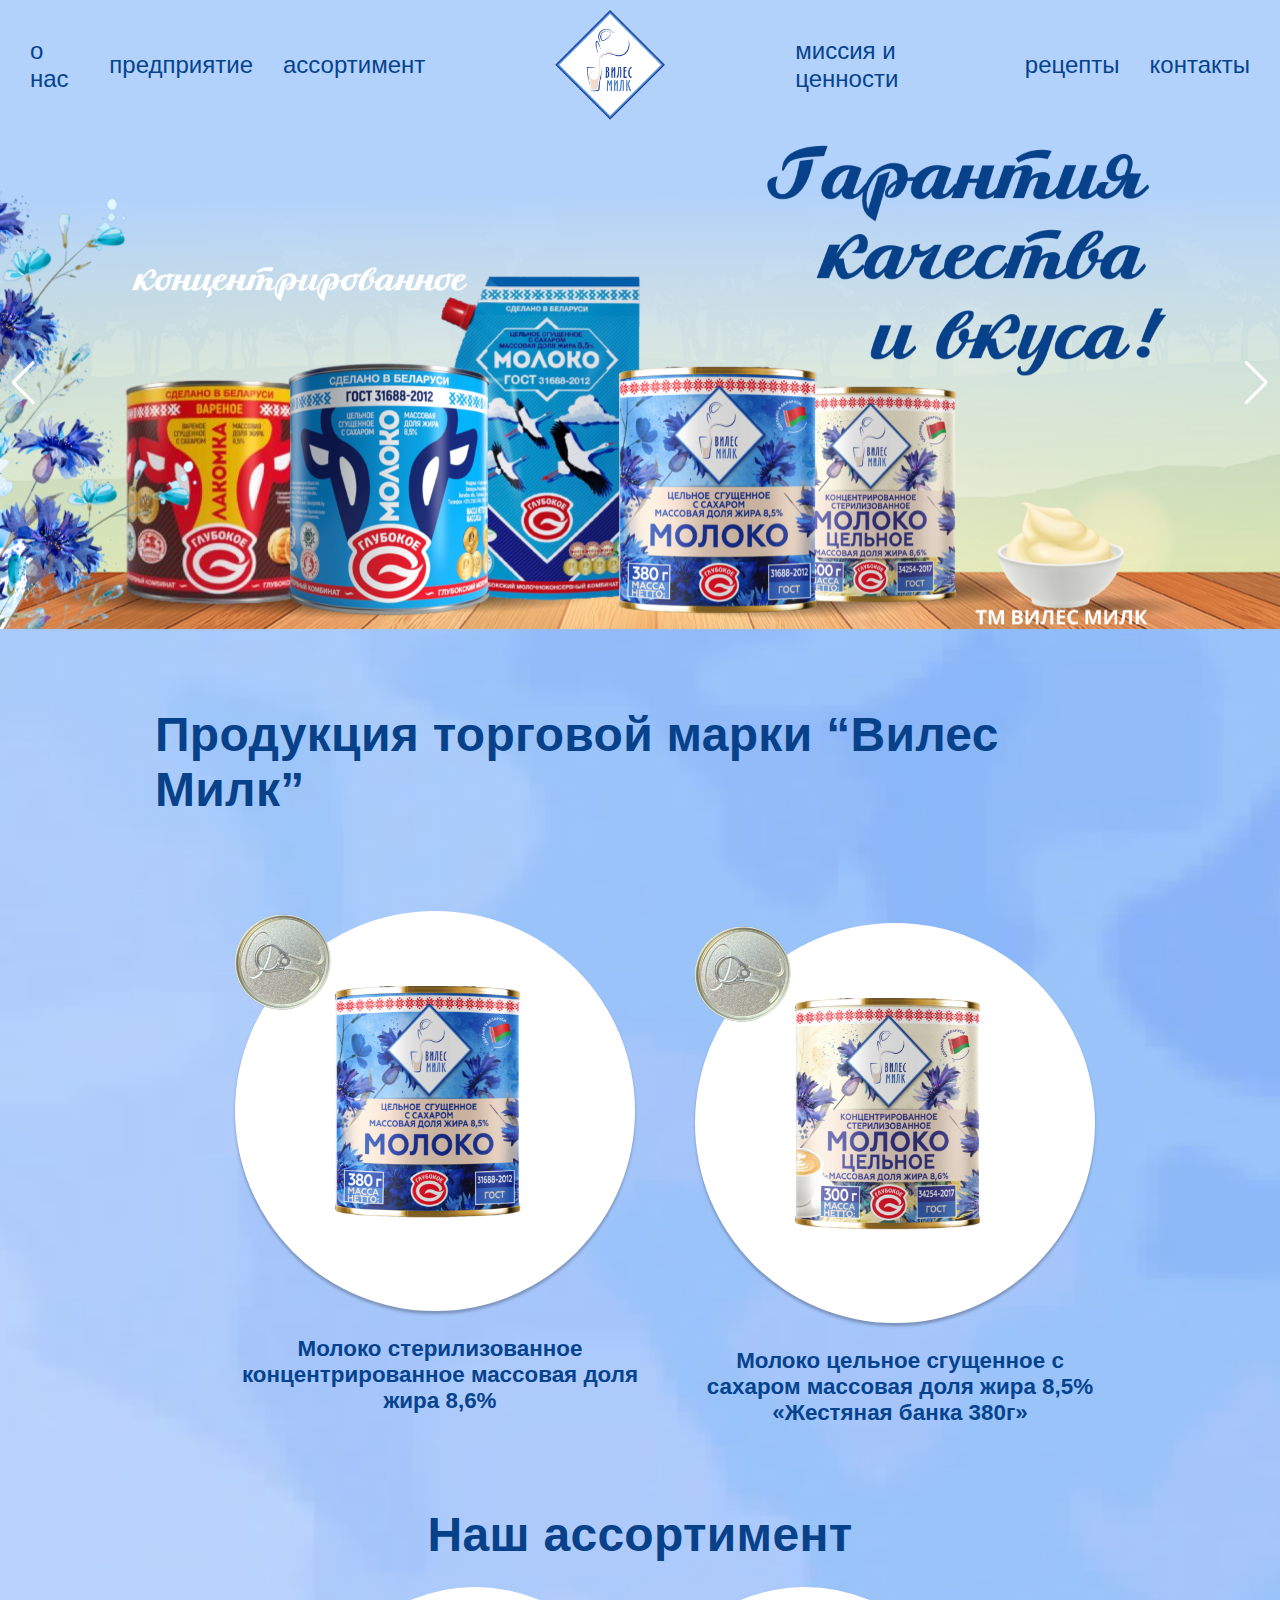
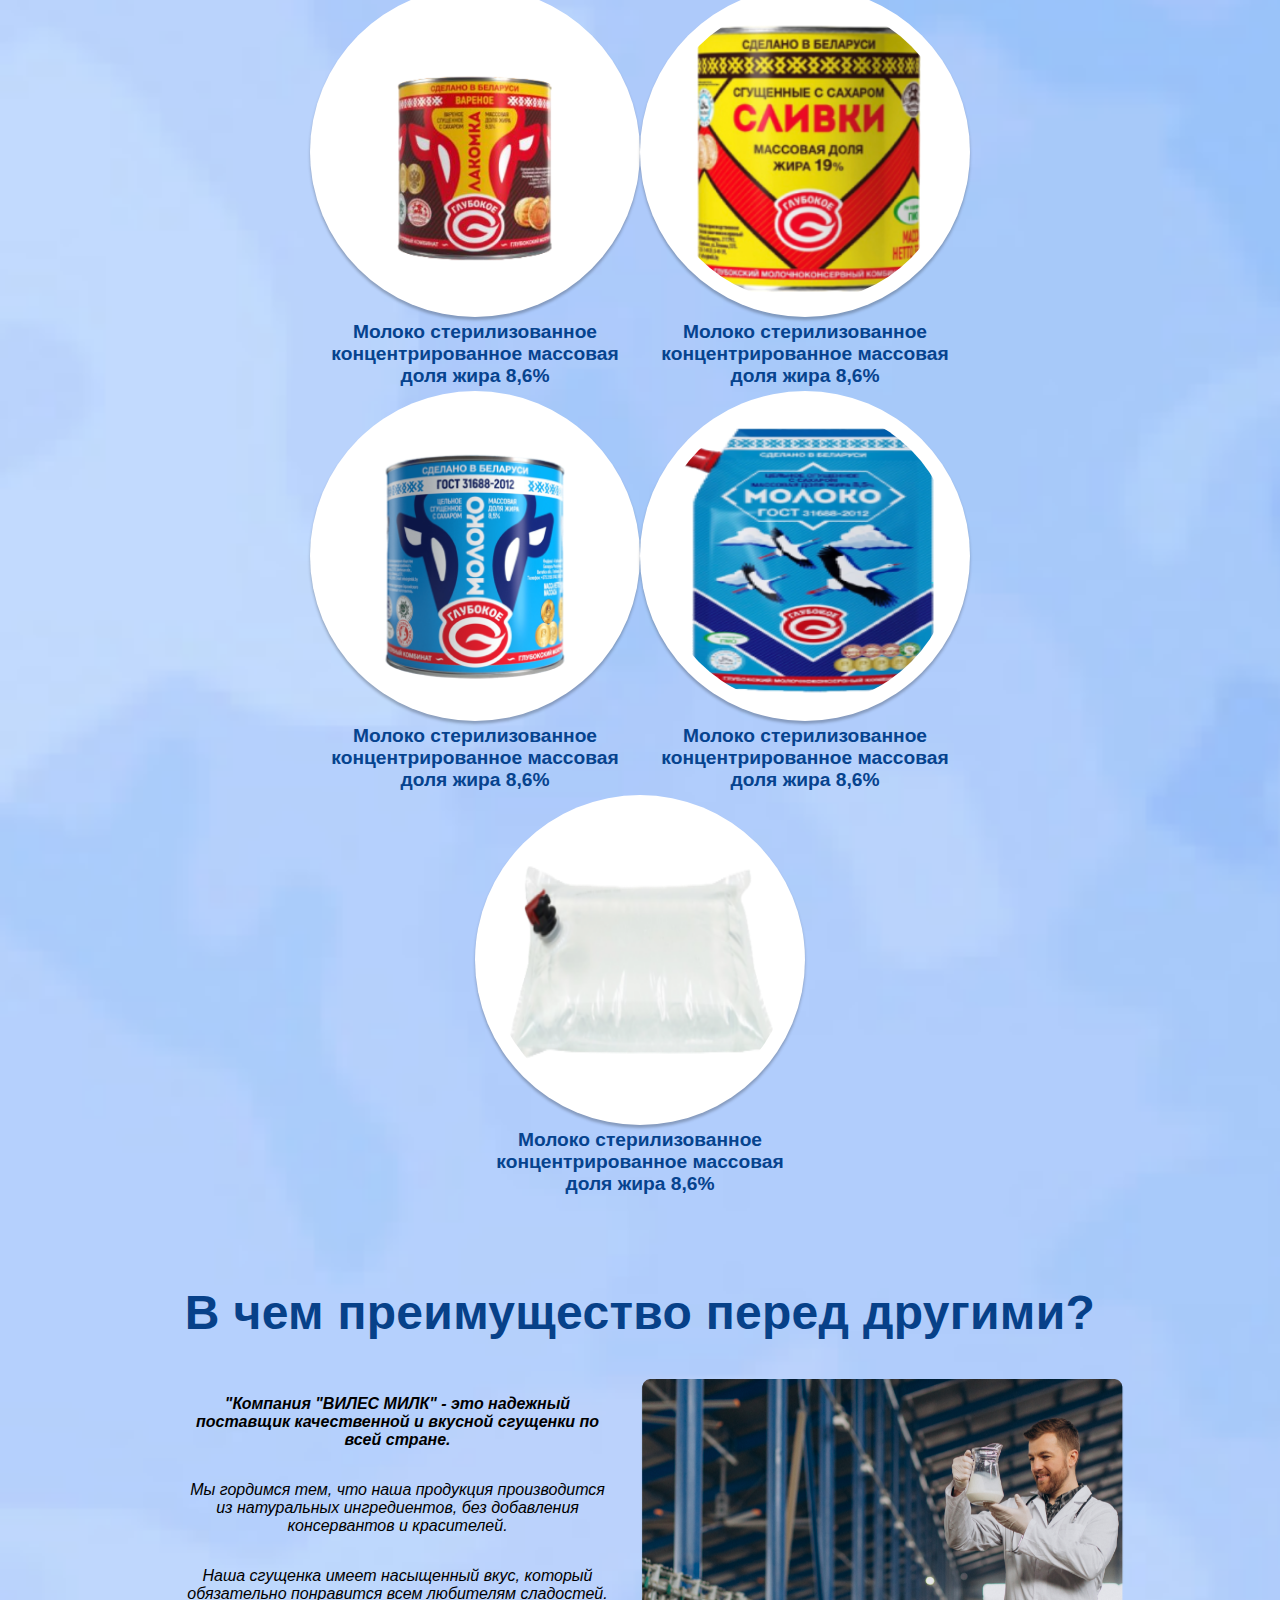
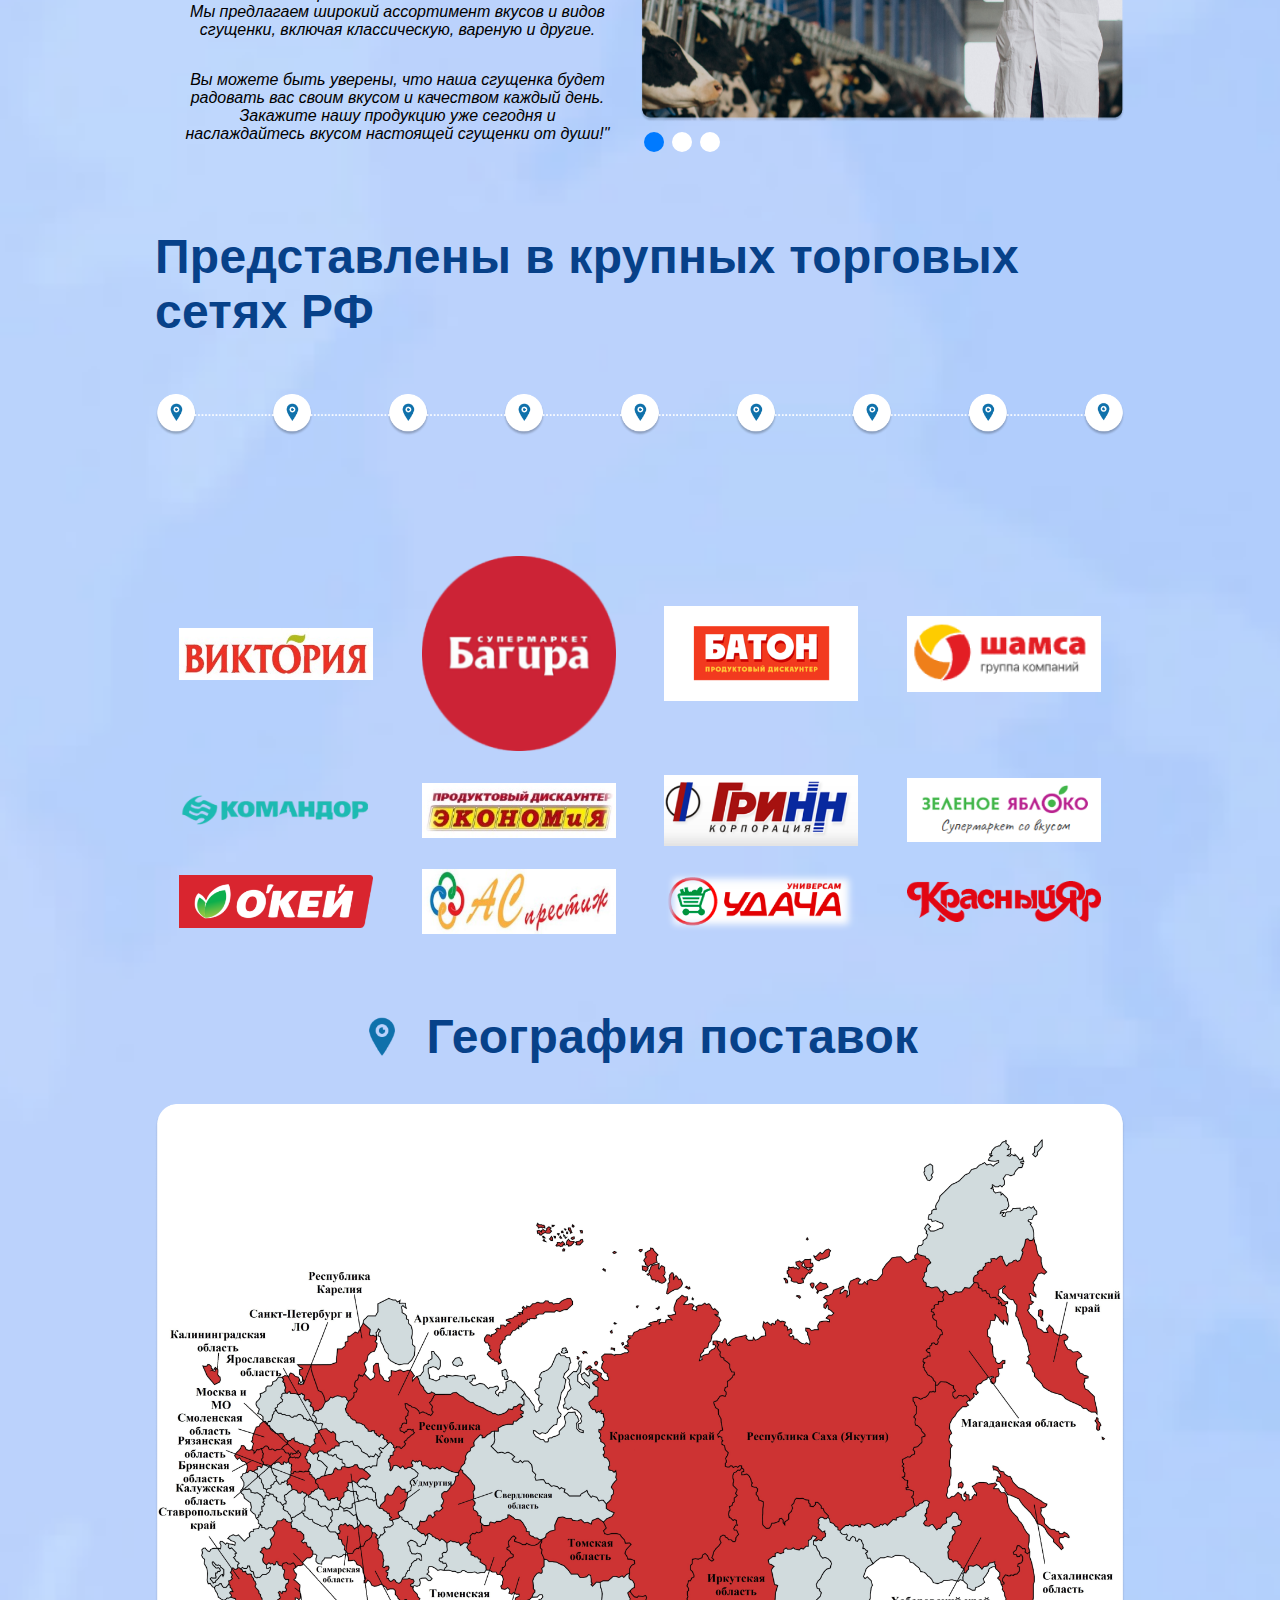
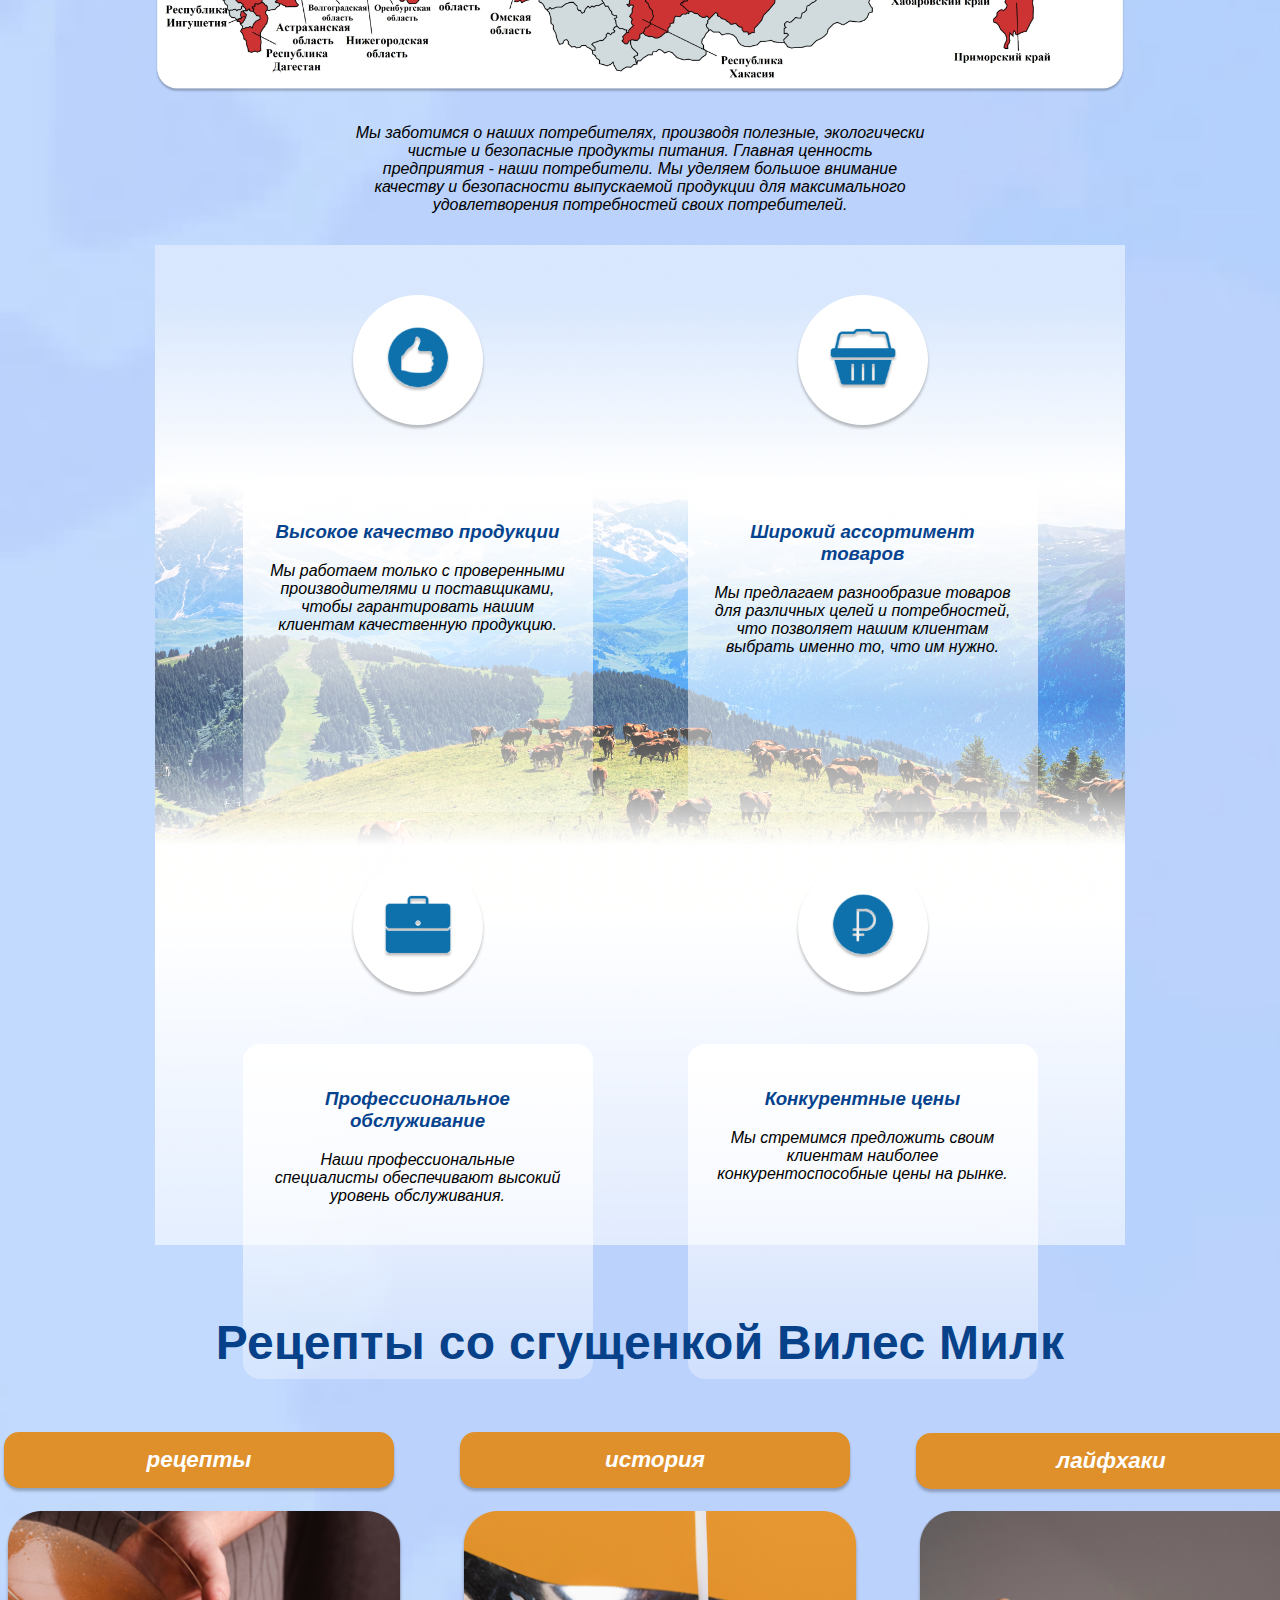
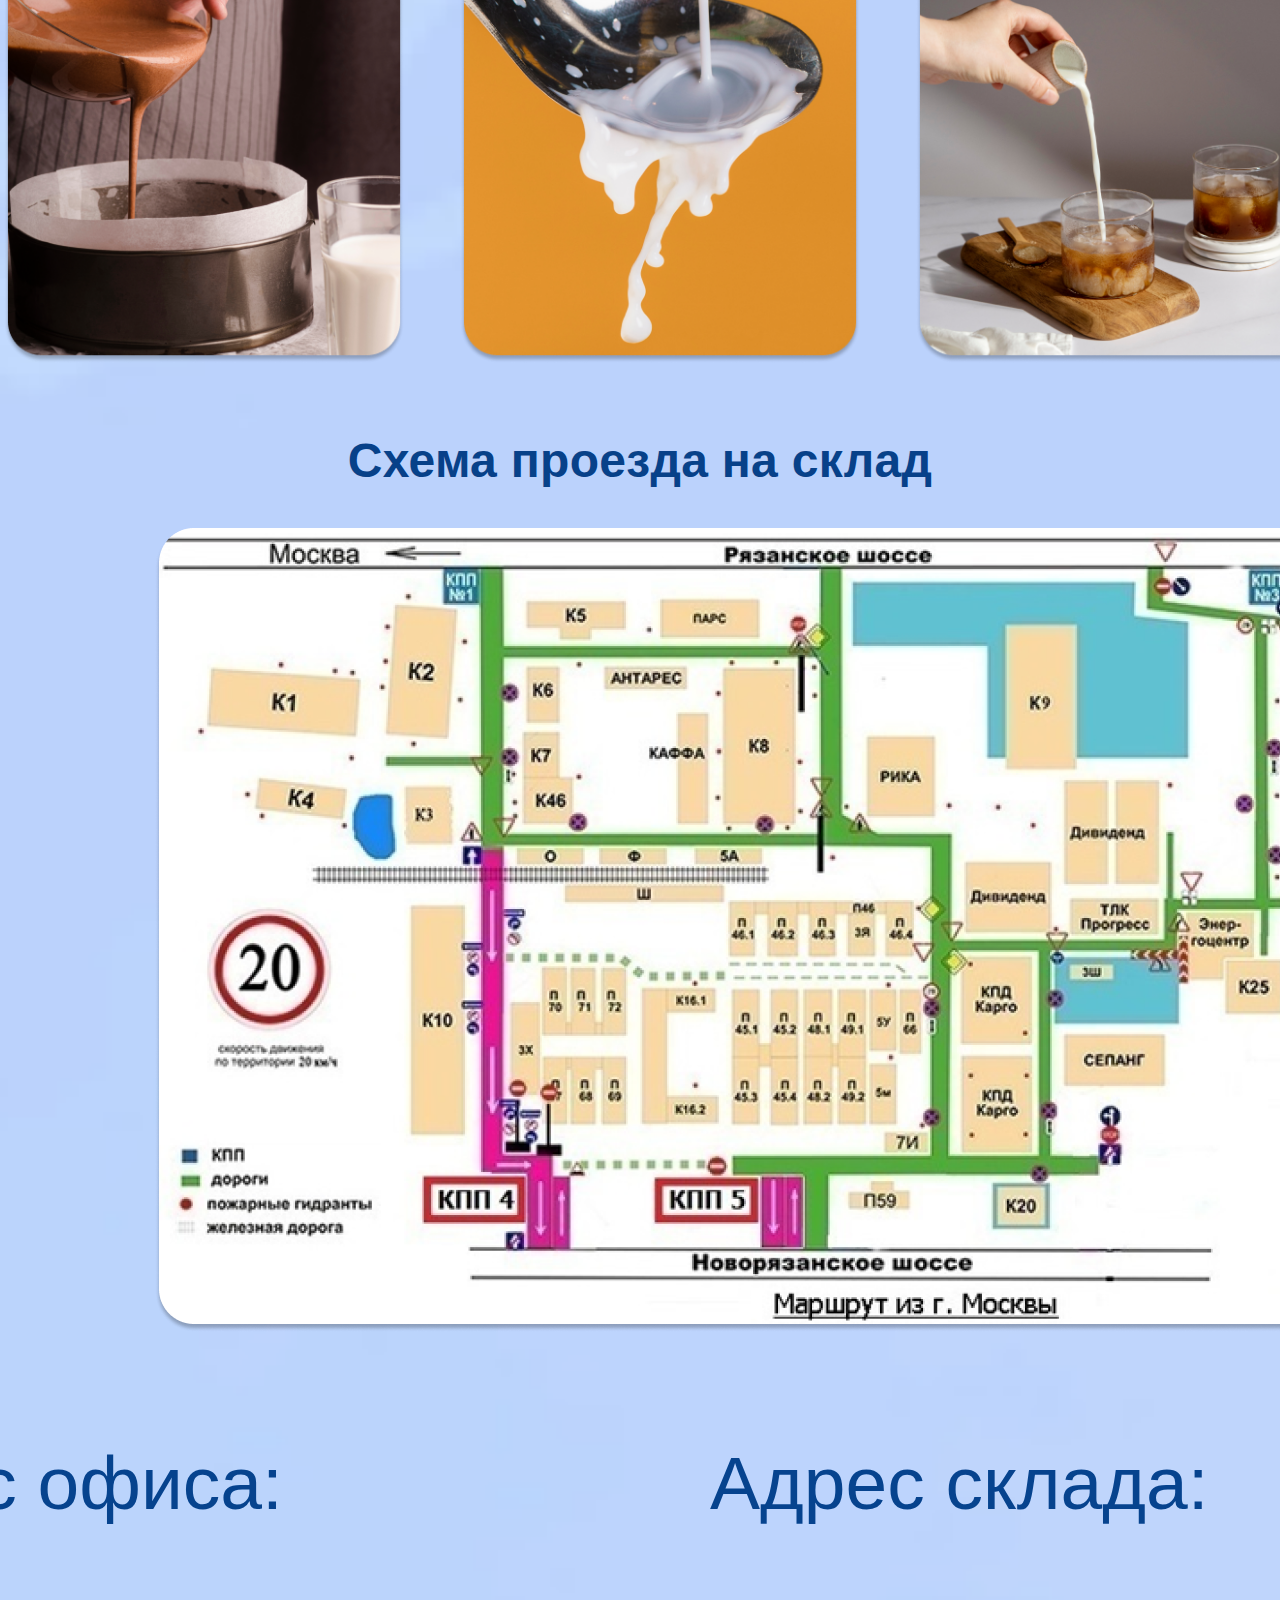
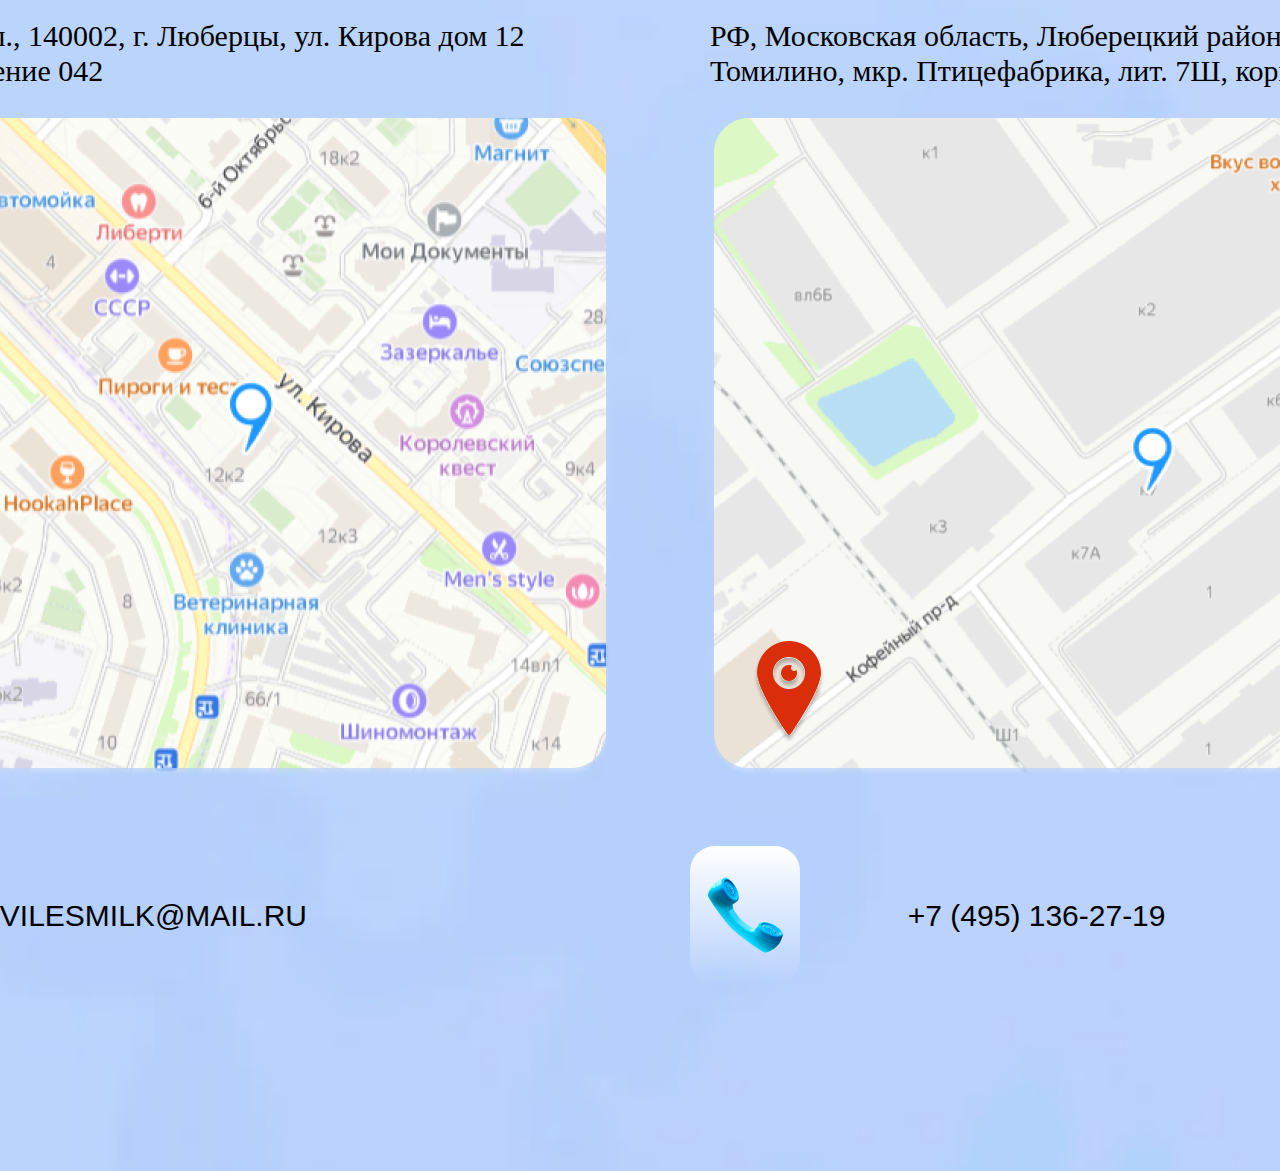
==== commit 375e3d7f: "главная готова" ====
--- a/index.html
+++ b/index.html
@@ -206,7 +206,45 @@
     <section class="transit container">
         <h2 class="header-2">Схема проезда на склад</h2>
         <img src="img/Рисунок13 1.png" alt="">
-    </section> 
+        <ul class="address_list">
+            <li class="address_item">
+                <h3 class="address_item_header">Адрес офиса:</h3>
+                <p class="address_item_text">Московская обл., 140002,
+                    г. Люберцы, ул. Кирова дом 12 корп. 2, помещение 042
+                </p>
+                <div class="maps">
+                    <img src="img/adr-office.png" alt="">
+                    <a href="#" class="map_link"><img src="img/icons8-точка-на-карте-100 (1) 1.png" alt=""></a>
+                </div>
+            </li>
+            <li class="address_item">
+                <h3 class="address_item_header">Адрес склада:</h3>
+                <p class="address_item_text">РФ, Московская область, Люберецкий район,
+                    п. Томилино, мкр. Птицефабрика, лит. 7Ш, корп. 42
+                </p>
+                <div class="maps">
+                    <img src="img/adr_wareh.png" alt="">
+                    <a href="#" class="map_link"><img src="img/icons8-точка-на-карте-100 (1) 1.png" alt=""></a>
+                </div>
+            </li>
+        </ul>
+    </section>
+    <section class="contacts container">
+        <ul class="contacts_list container">
+            <li class="contact_item">
+                <div class="contact_icon">
+                    <img src="img/icons8-почта-94.png" alt="">
+                </div>
+                <p class="contact_text">VILESMILK@MAIL.RU</p>
+            </li>
+            <li class="contact_item">
+                <div class="contact_icon">
+                    <img src="img/icons8-телефон-94.png" alt="">
+                </div>
+                <p class="contact_text">+7 (495) 136-27-19</p>
+            </li>
+        </ul>
+    </section>
     <script src="https://cdn.jsdelivr.net/npm/swiper@11/swiper-bundle.min.js"></script>
     <script src="js/main.js"></script>
 </body>
--- a/css/style.css
+++ b/css/style.css
@@ -7,7 +7,6 @@
     background-size: cover;
     margin: 0;
     padding: 0;
-    height: 10500px;
 }
 
 :root {
@@ -20,6 +19,7 @@
 
 .container {
     padding: 0 155px;
+    box-sizing: border-box;
 }
 
 .header-1 {
@@ -155,37 +155,42 @@
     margin-left: 30px;
 }
 
+
+/* Наш Ассортимент */
 .list_box {
-    margin: 0;
+    margin: 0 auto;
     padding: 0;
     display: flex;
+    max-width: 1500px;
+    justify-content: space-around;
     flex-direction: row;
     flex-wrap: wrap;
     justify-content: center;
 }
 
 .item_list_box {
+    flex: 0 0 33%;
+    list-style: none;
+
+}
+
+.item_list_box_img {
+    height: 300px;
+    display: flex;
+    justify-content: center;
+    align-items: center;
+}
+
+.item_list_box_img img {
+    display: flex;
+    padding: 15px;
+    border-radius: 50%;
+    background-color: #fff;
+    justify-content: center;
+    align-items: center;
     width: 300px;
-    margin: 10px 25px;
-    list-style: none;
-}
-
-.item_list_box_img {
-    background-color: #fff;
-    border-radius: 50%;
     height: 300px;
-    display: flex;
-    justify-content: center;
-    align-items: center;
     box-shadow: 0 3px 3px 0 rgba(0, 0, 0, 0.25);
-}
-
-.item_list_box_img img {
-    display: flex;
-    justify-content: center;
-    align-items: center;
-    width: 200px;
-    height: 200px;
 }
 
 .item_list_box_description {
@@ -229,6 +234,12 @@
 .swiper-pagination {
     text-align: left;
     position: static;
+    margin-top: 10px;
+}
+
+.swiper-pagination-bullet{
+    width: 20px;
+    height: 20px;
 }
 
 /* Представительство в торговых сетях */
@@ -340,21 +351,23 @@
     display: block;
     width: 70px;
 }
+
 .icons_item_text {
     height: 285px;
     width: 300px;
     padding: 25px;
     margin: 52px 0 0 0;
     border-radius: 5%;
-    background-image: linear-gradient(to bottom,rgba(255,255,255), rgba(255,255,255,0.3));
-}
+    background-image: linear-gradient(to bottom, rgba(255, 255, 255), rgba(255, 255, 255, 0.3));
+}
+
 .icons_item_text_header {
     color: #06438E;
     font-style: italic;
     text-align: center;
 }
 
-.icons_item_text>p{
+.icons_item_text>p {
     text-align: center;
     font-style: italic;
 }
@@ -366,17 +379,18 @@
     justify-content: center;
     align-items: center;
 }
+
 .recipes_item {
     max-width: 400px;
     list-style: none;
-    
-}
-
-.recipes_item:nth-child(2){
+
+}
+
+.recipes_item:nth-child(2) {
     margin: 0 56px;
 }
 
-.recipes_item>img{
+.recipes_item>img {
     display: block;
     width: 400px;
 }
@@ -399,7 +413,103 @@
 }
 
 /* Схема проезда */
-.transit>img{
+.transit>img {
     display: block;
     margin: 0 auto;
+
+}
+
+/* Адреса */
+
+.address_list {
+    display: flex;
+    justify-content: center;
+    align-items: center;
+}
+
+.address_item {
+    list-style: none;
+    box-sizing: border-box;
+    padding: 0 50px;
+}
+
+.address_item_header {
+    color: #06438E;
+    font-size: 75px;
+    font-weight: 400;
+    line-height: 120px;
+    word-wrap: break-word;
+}
+
+.address_item_text {
+    width: 747px;
+    color: black;
+    font-size: 30px;
+    font-family: Roboto;
+    font-weight: 300;
+    line-height: 35px;
+    word-wrap: break-word;
+}
+
+.maps {
+    position: relative;
+    display: block;
+}
+
+.map_link {
+    position: absolute;
+    display: block;
+    bottom: 25px;
+    left: 25px;
+}
+
+.maps>img {
+    display: block;
+}
+
+/* Контакты */
+
+.contacts {
+    padding-bottom: 100px;
+}
+
+.contacts_list {
+    display: flex;
+    justify-content: center;
+    align-items: center;
+}
+
+.contact_item {
+    list-style: none;
+    width: 808px;
+    padding: 0 50px;
+    display: flex;
+    justify-content: flex-start;
+}
+
+.contact_icon {
+    display: flex;
+    justify-content: center;
+    align-items: center;
+    width: 139px;
+    height: 139px;
+    background: linear-gradient(180deg, white 0%, rgba(255, 255, 255, 0) 100%);
+    border-radius: 25px;
+}
+
+.contact_icon>img {
+    width: 94px;
+    height: 94px;
+}
+
+.contact_text {
+    display: flex;
+    align-items: center;
+    padding-left: 108px;
+    width: 747px;
+    color: black;
+    font-size: 30px;
+    font-weight: 400;
+    line-height: 35px;
+    word-wrap: break-word;
 }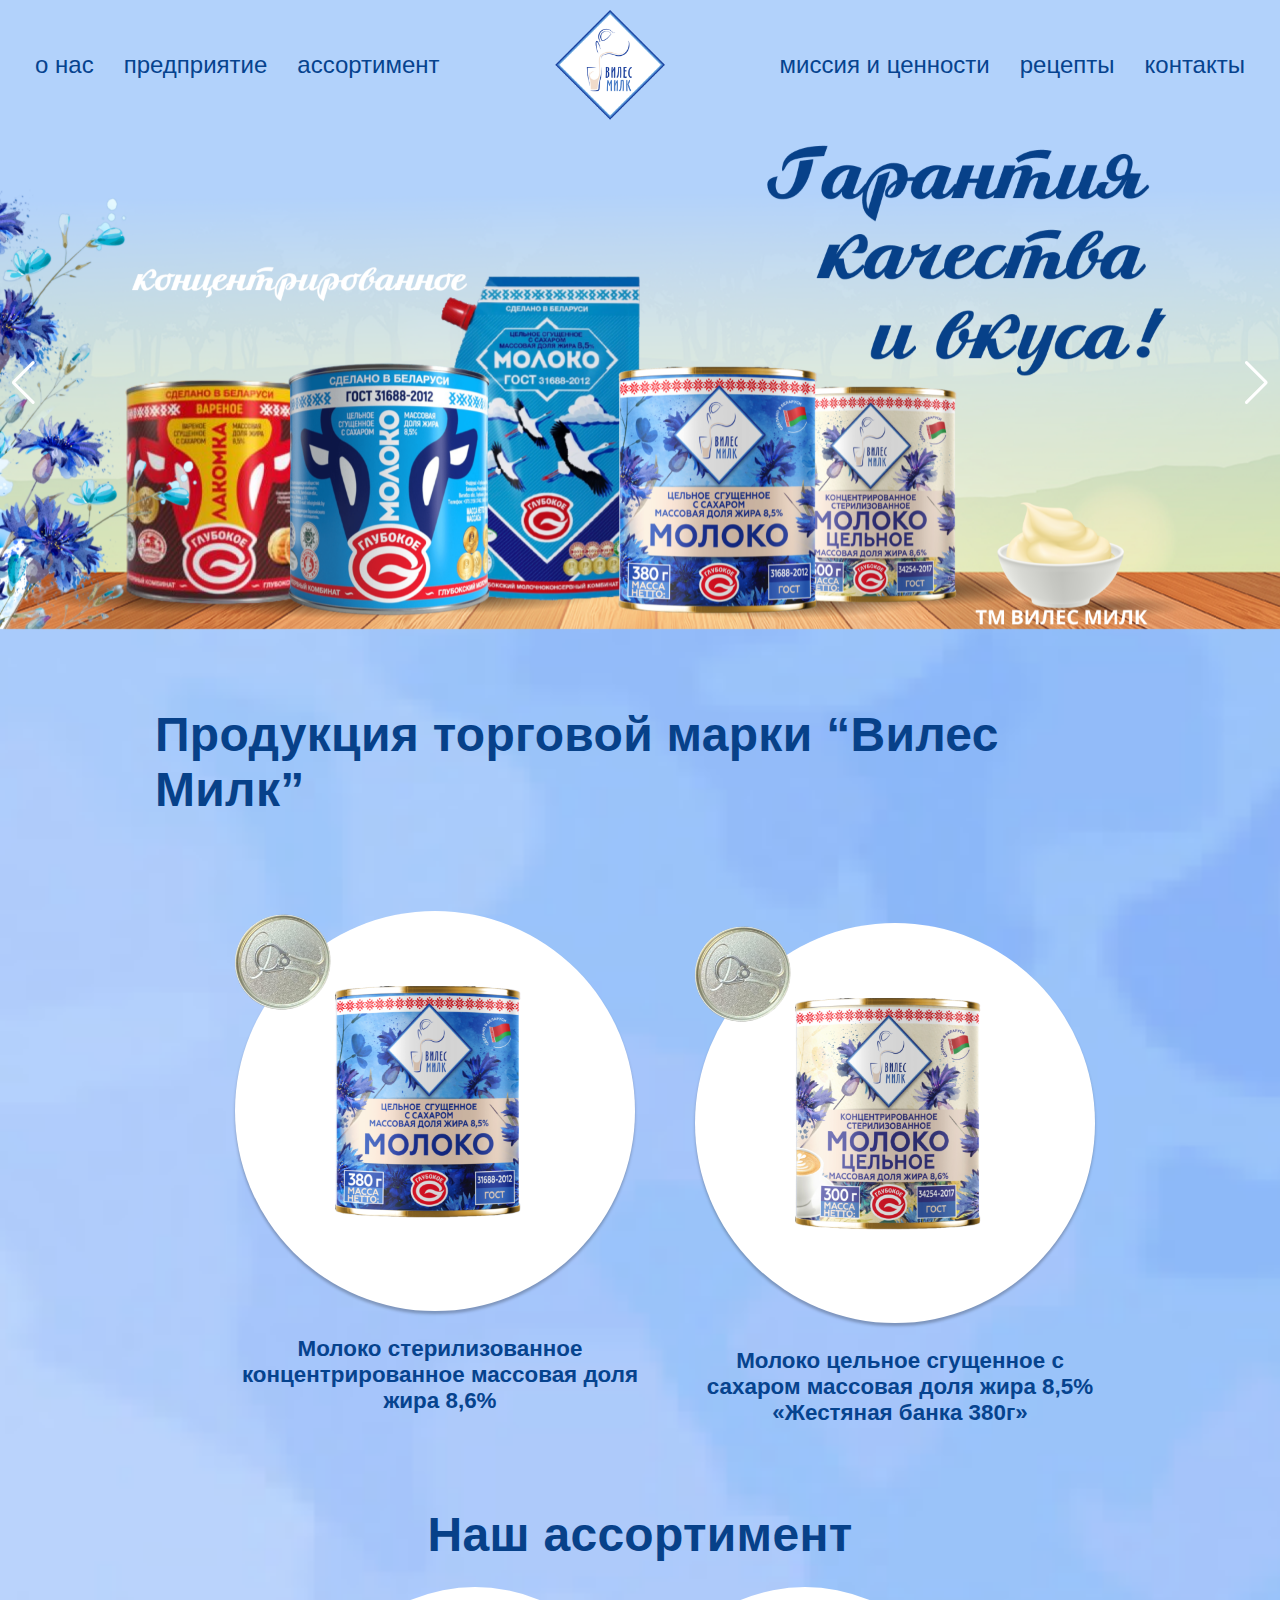
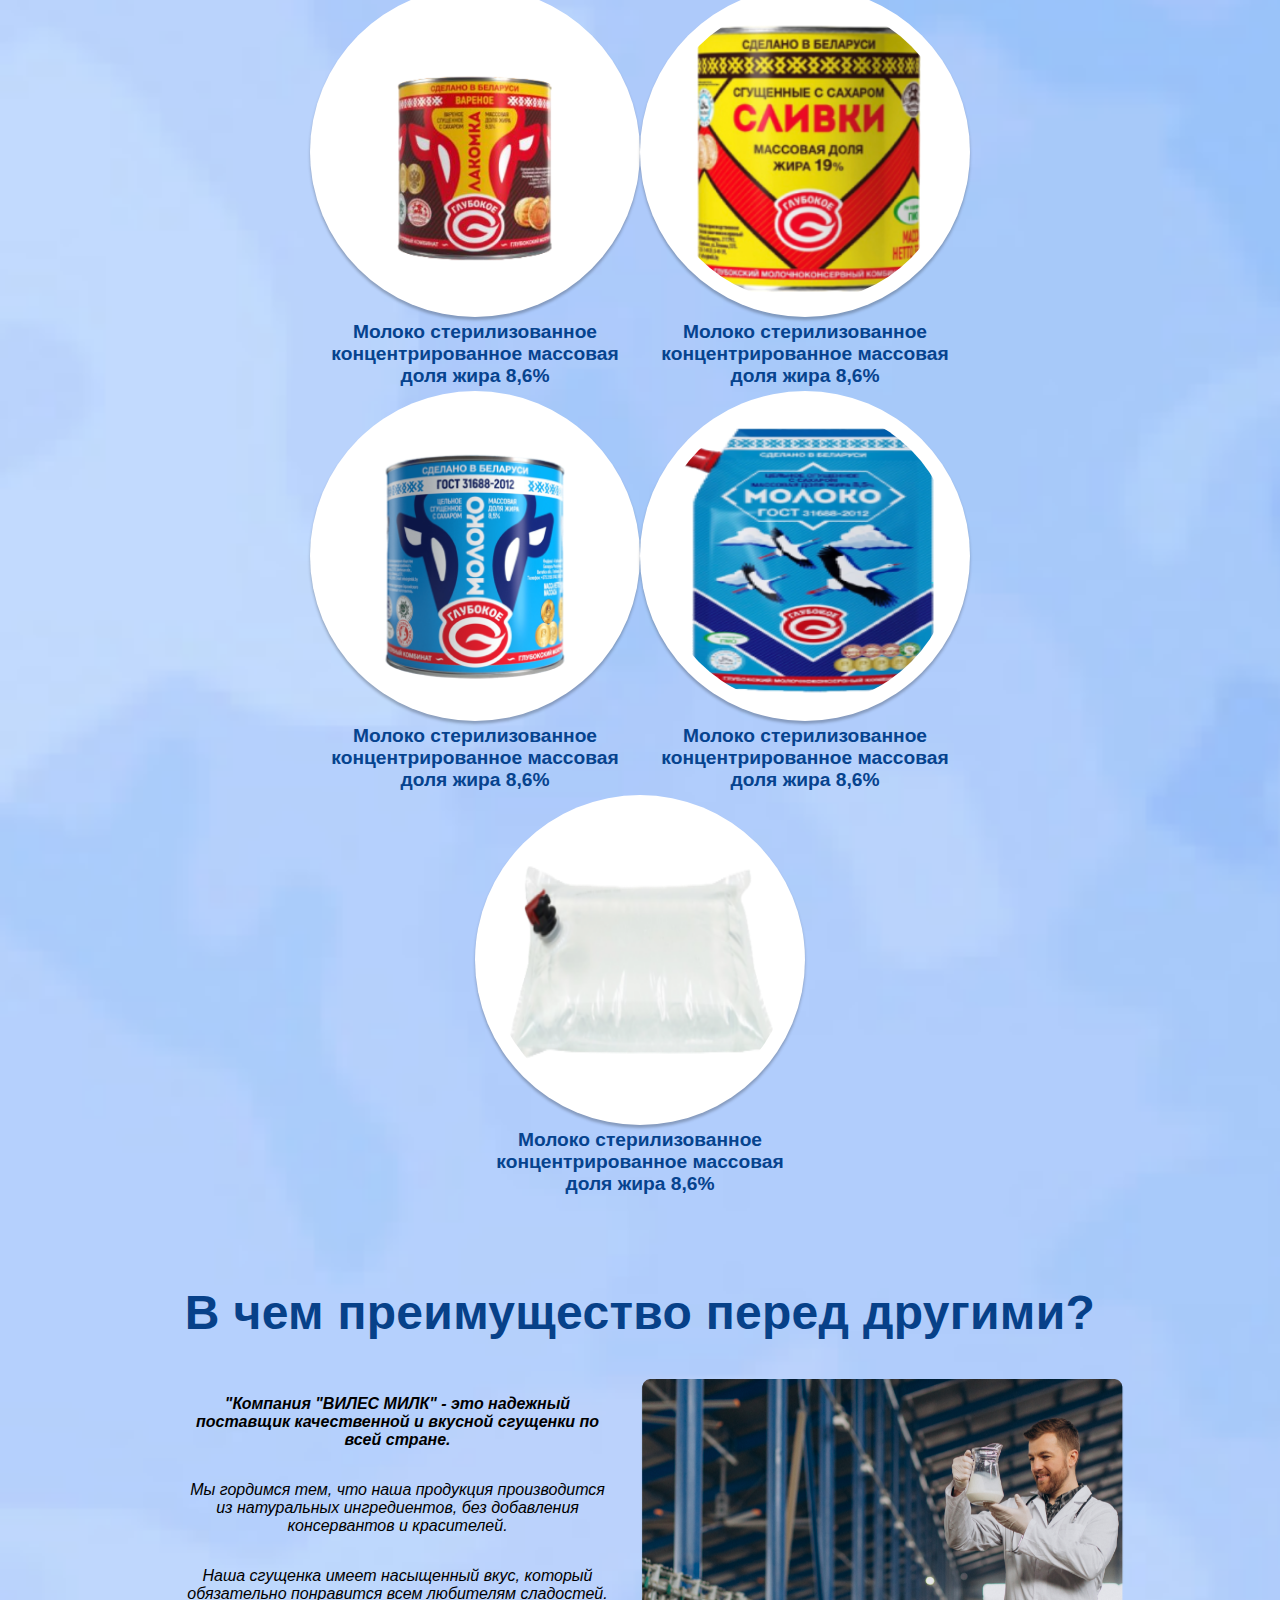
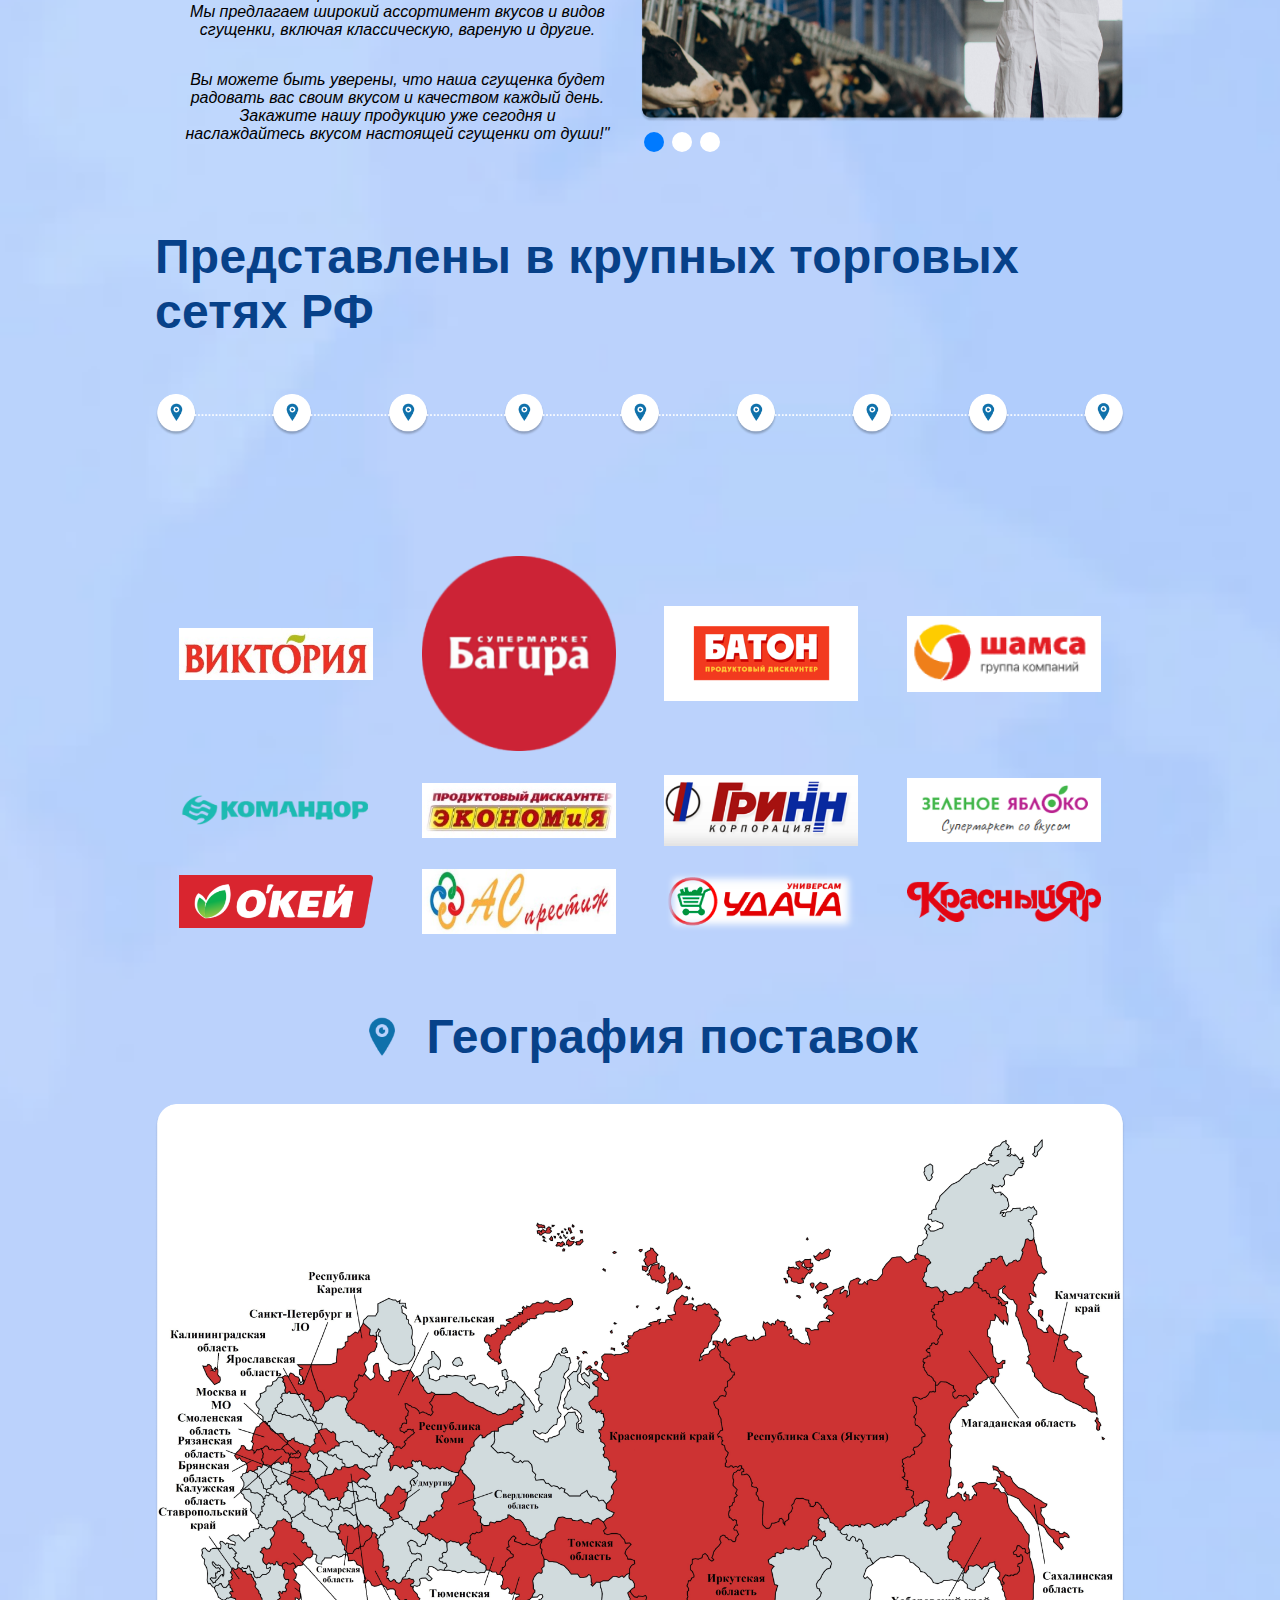
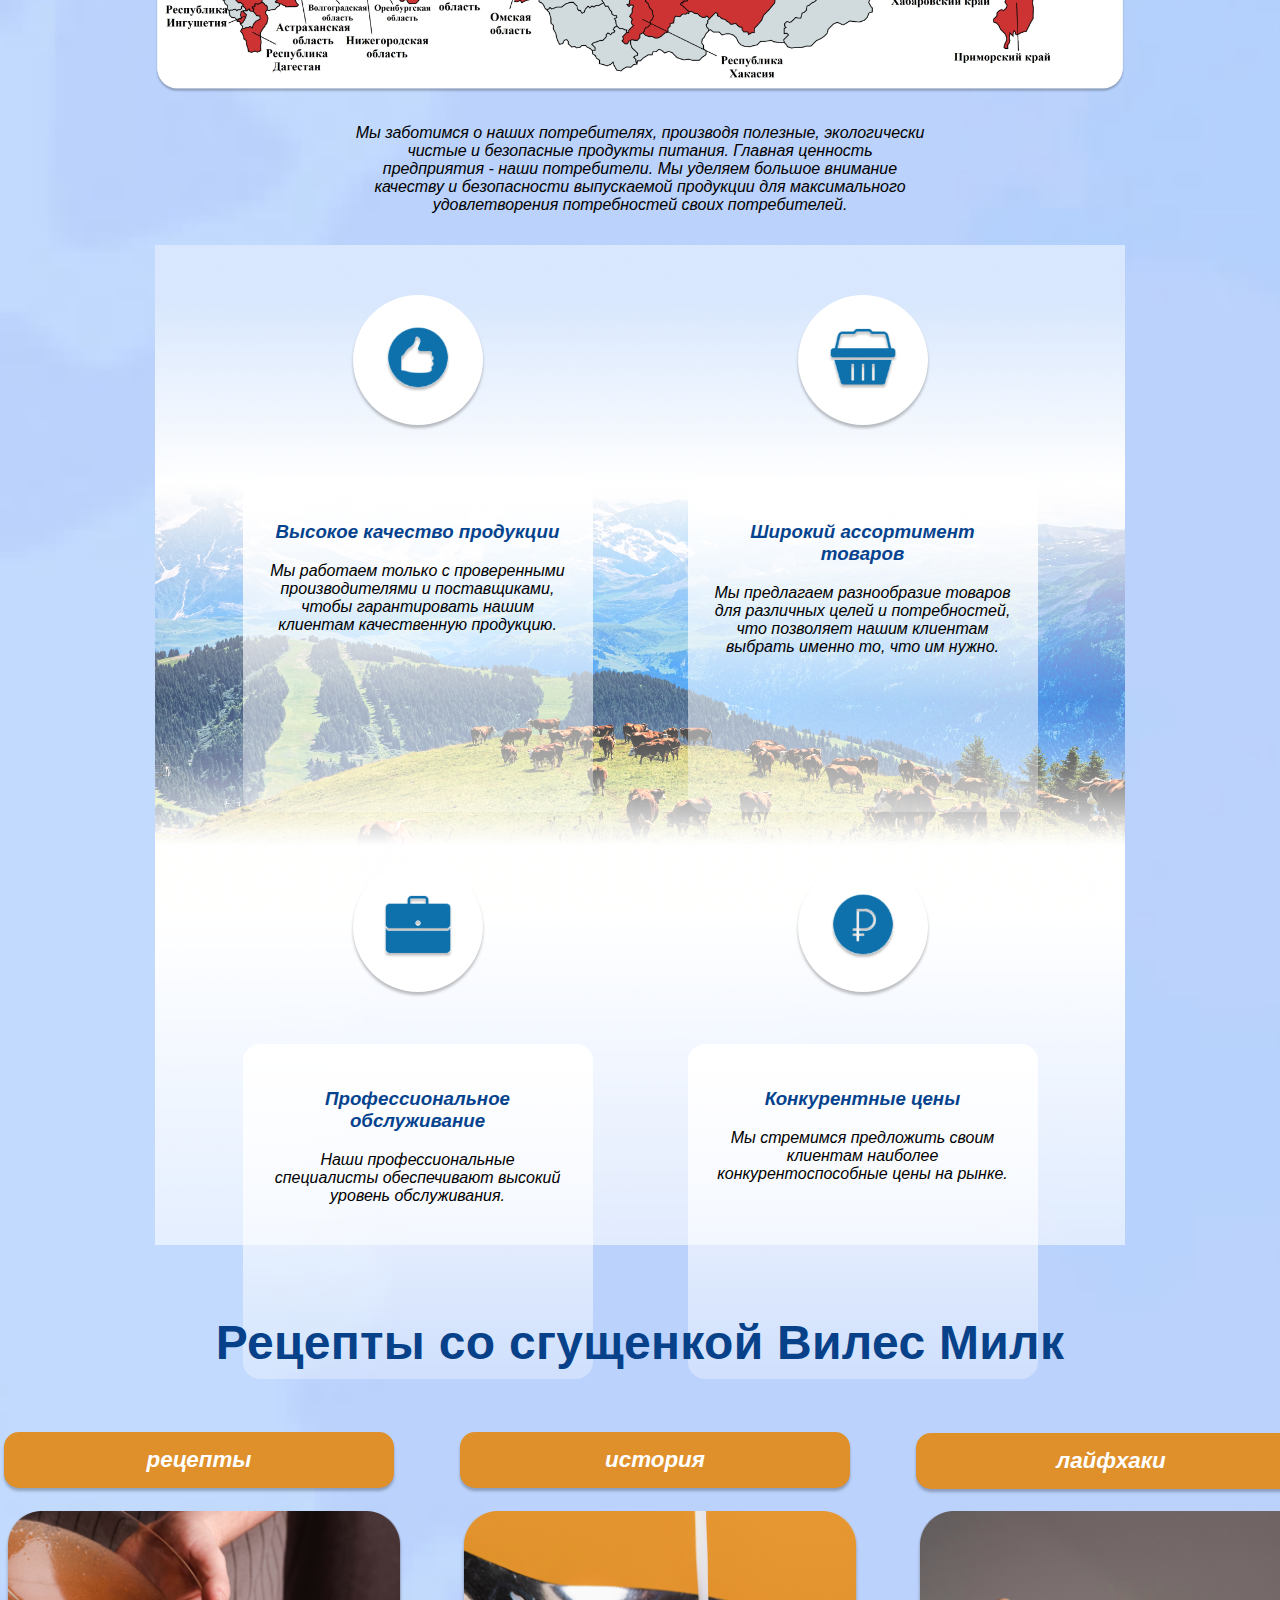
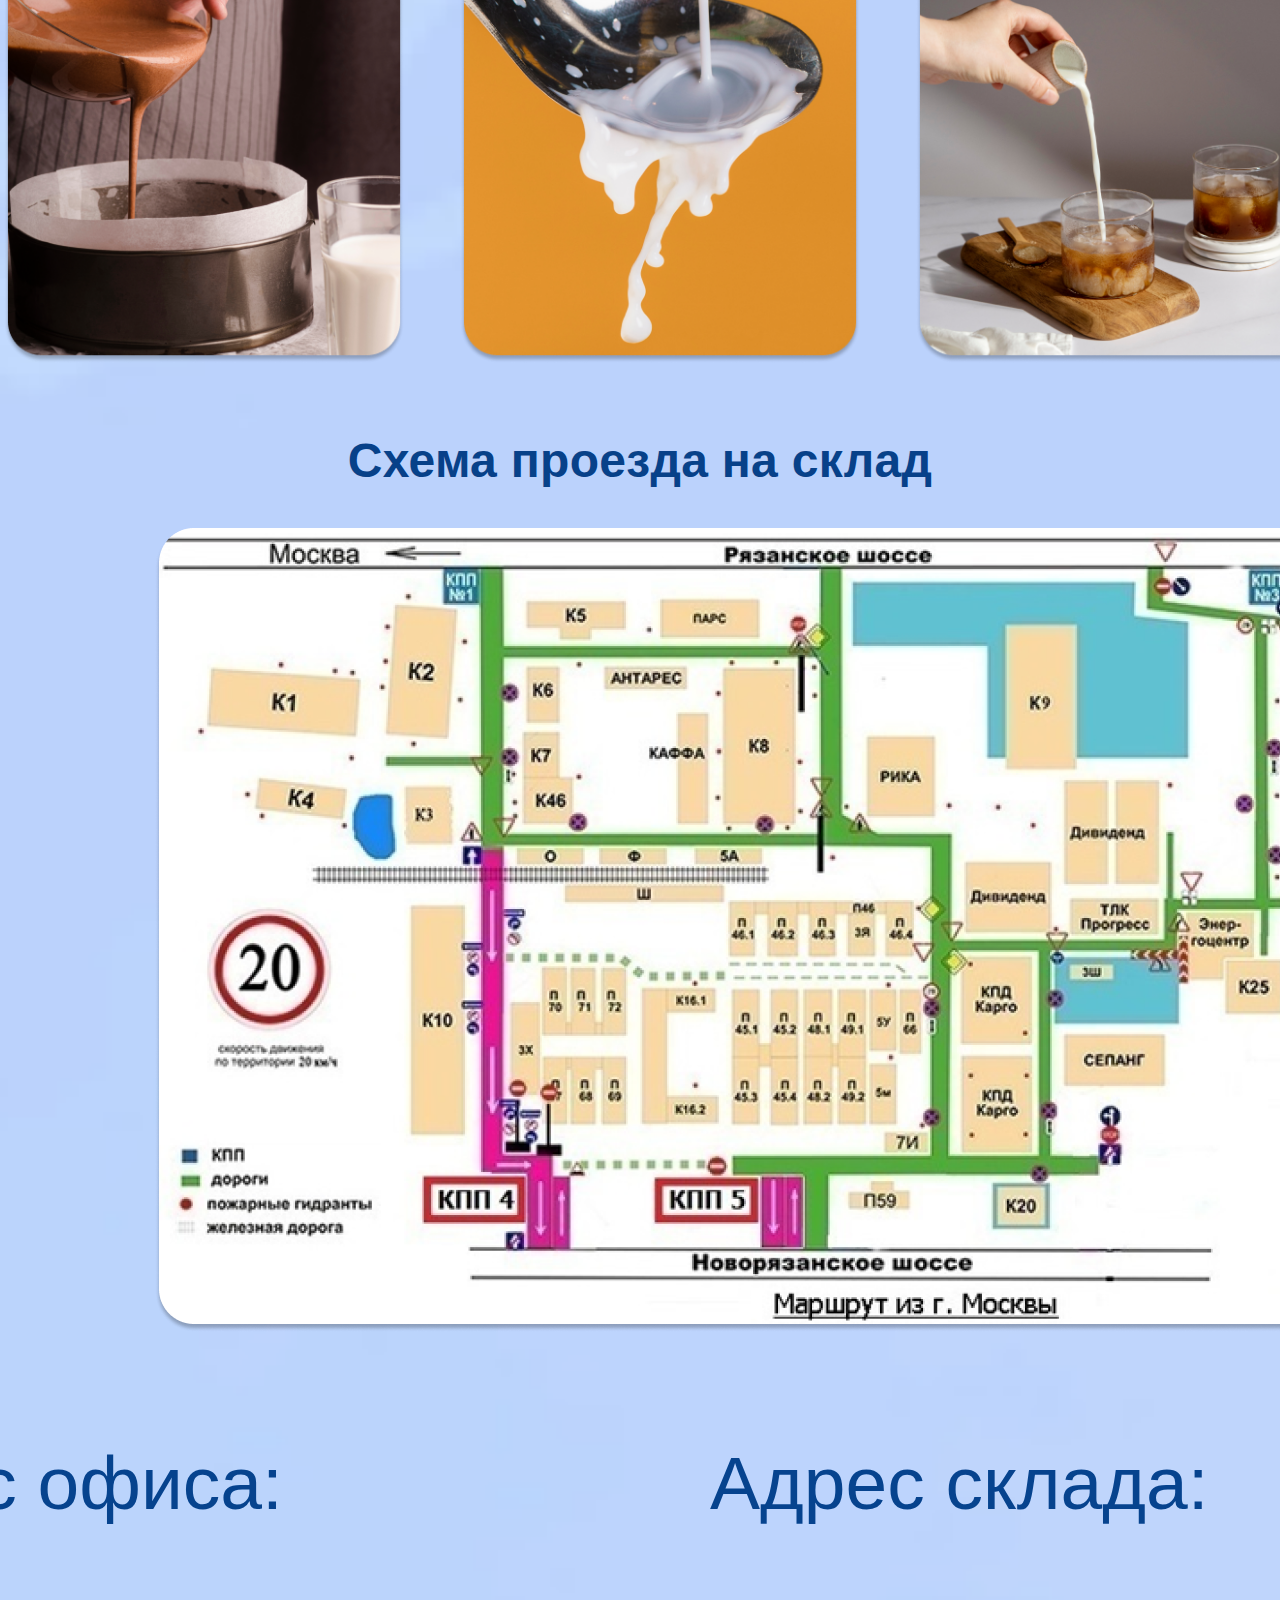
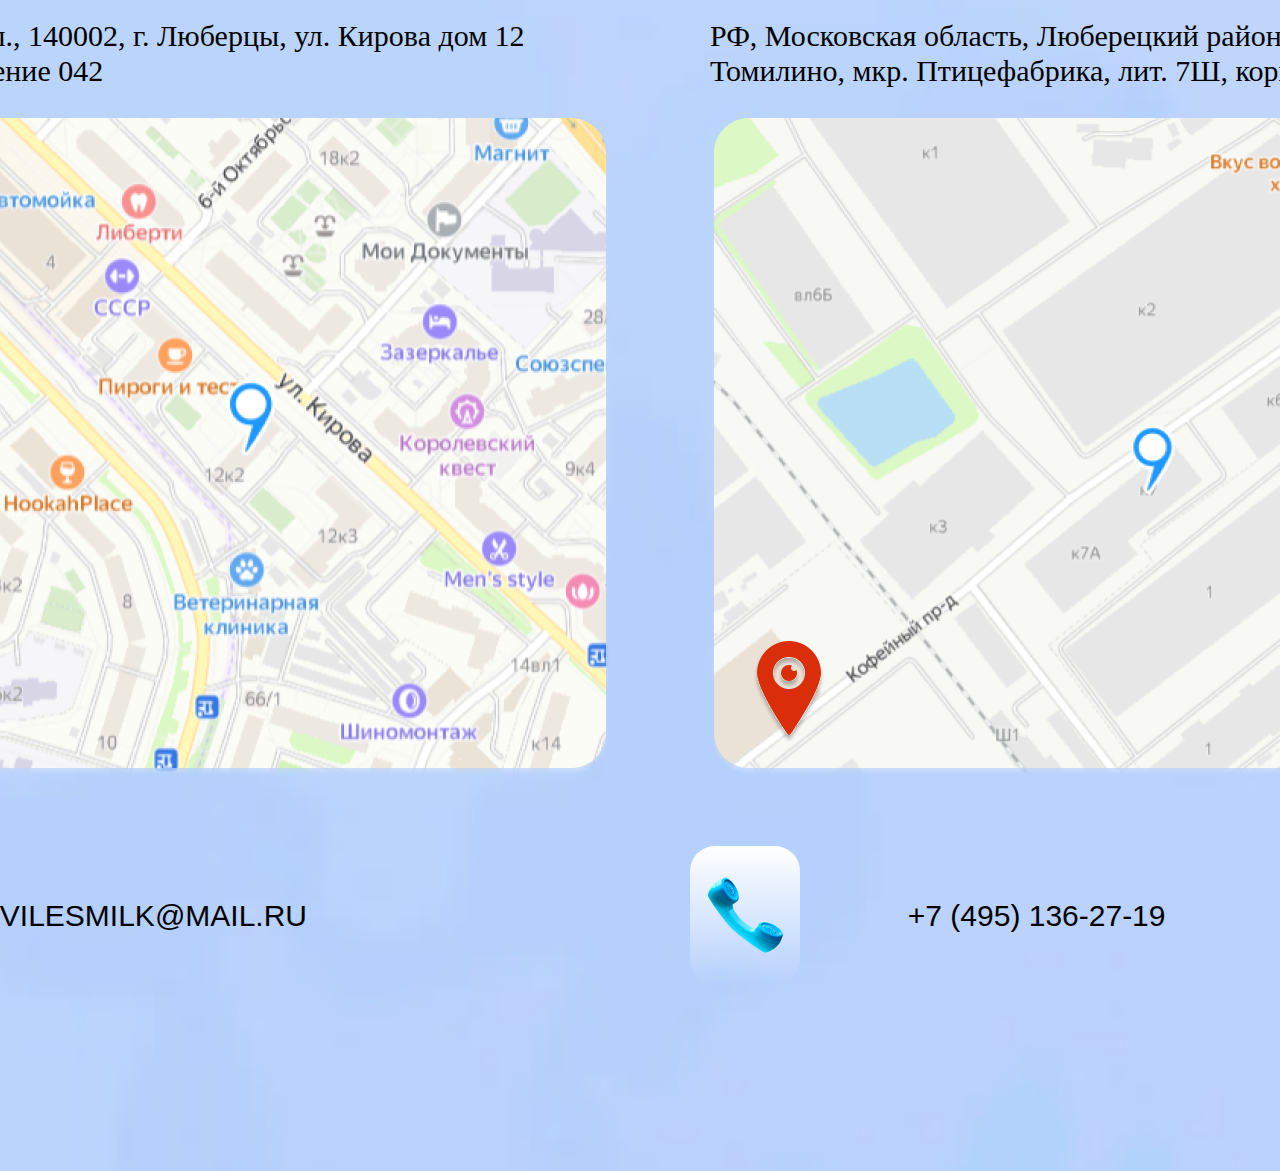
==== commit 02f015e4: "about" ====
--- a/index.html
+++ b/index.html
@@ -11,15 +11,13 @@
 </head>
 
 <body>
-    <nav class="nav">
+    <nav class="nav container">
         <!-- Navigation -->
-        <ul class="nav_left">
+        <ul class="nav_list">
             <li class="nav_link"><a href="#">о нас</a></li>
             <li class="nav_link"><a href="#">предприятие</a></li>
             <li class="nav_link"><a href="#">ассортимент</a></li>
-        </ul>
-        <img src="/img/logo.png" alt="" class="logo">
-        <ul class="nav_right">
+            <img src="/img/logo.png" alt="" class="logo">
             <li class="nav_link"><a href="#">миссия и ценности</a></li>
             <li class="nav_link"><a href="#">рецепты</a></li>
             <li class="nav_link"><a href="#">контакты</a></li>
--- a/css/style.css
+++ b/css/style.css
@@ -44,10 +44,8 @@
 /* Навигация */
 .nav {
     background-color: #B2D2FB;
-    display: flex;
-    justify-content: center;
-    max-width: 100%;
-    padding: 10px 0;
+    margin: 0;
+    padding: 0;
 }
 
 .nav img {
@@ -57,12 +55,13 @@
     height: 110px;
 }
 
-.nav_left,
-.nav_right {
-    display: flex;
-    justify-content: space-between;
-    padding: 0;
-    margin: 15px;
+.nav_list {
+    display: flex;
+    background-color: #B2D2FB;
+    justify-content: center;
+    padding: 10px 0;
+    box-sizing: border-box;
+    margin: 0;
     font-family: 'Roboto', sans-serif;
     font-weight: 400;
     font-size: 1.5em;
@@ -72,6 +71,7 @@
     display: flex;
     text-decoration: none;
     margin: 10px;
+    box-sizing: border-box;
     align-items: center;
     justify-content: center;
 }
@@ -84,6 +84,11 @@
 
 }
 
+/********************************************** 
+
+                ГЛАВНАЯ
+
+**********************************************/
 /* Слайдер главная */
 .swiper-slide img {
     display: block;
@@ -237,7 +242,7 @@
     margin-top: 10px;
 }
 
-.swiper-pagination-bullet{
+.swiper-pagination-bullet {
     width: 20px;
     height: 20px;
 }
@@ -512,4 +517,29 @@
     font-weight: 400;
     line-height: 35px;
     word-wrap: break-word;
+}
+
+/********************************************** 
+
+                О нас
+
+**********************************************/
+
+.about {
+    display: flex;
+    color: #06438E;
+    font-size: 40px;
+    font-weight: 400;
+    line-height: 45px;
+}
+
+.about_text_img_item{
+    list-style: none;
+}
+
+.about_text_img_item>img{
+    display: block;
+    margin: 15px 0;
+    border-radius: 25px;
+    box-shadow: var(--box-shadow);
 }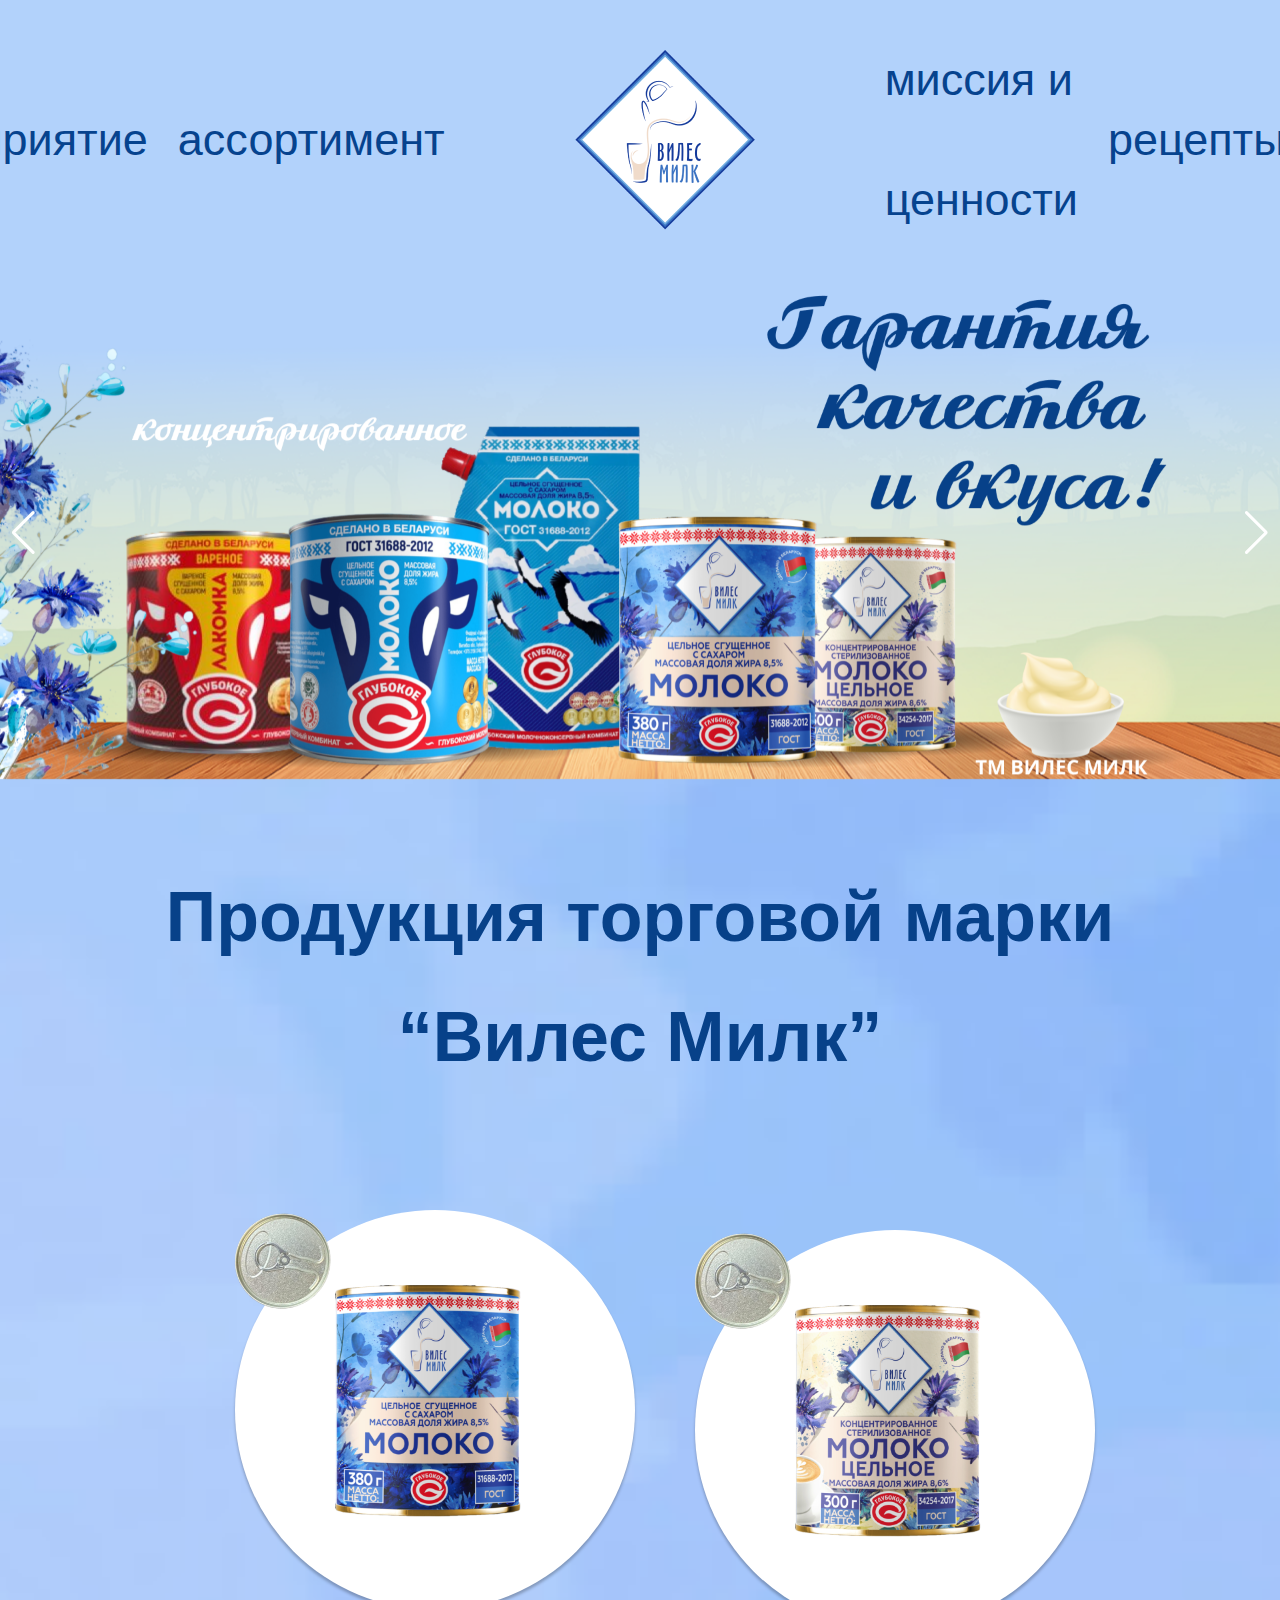
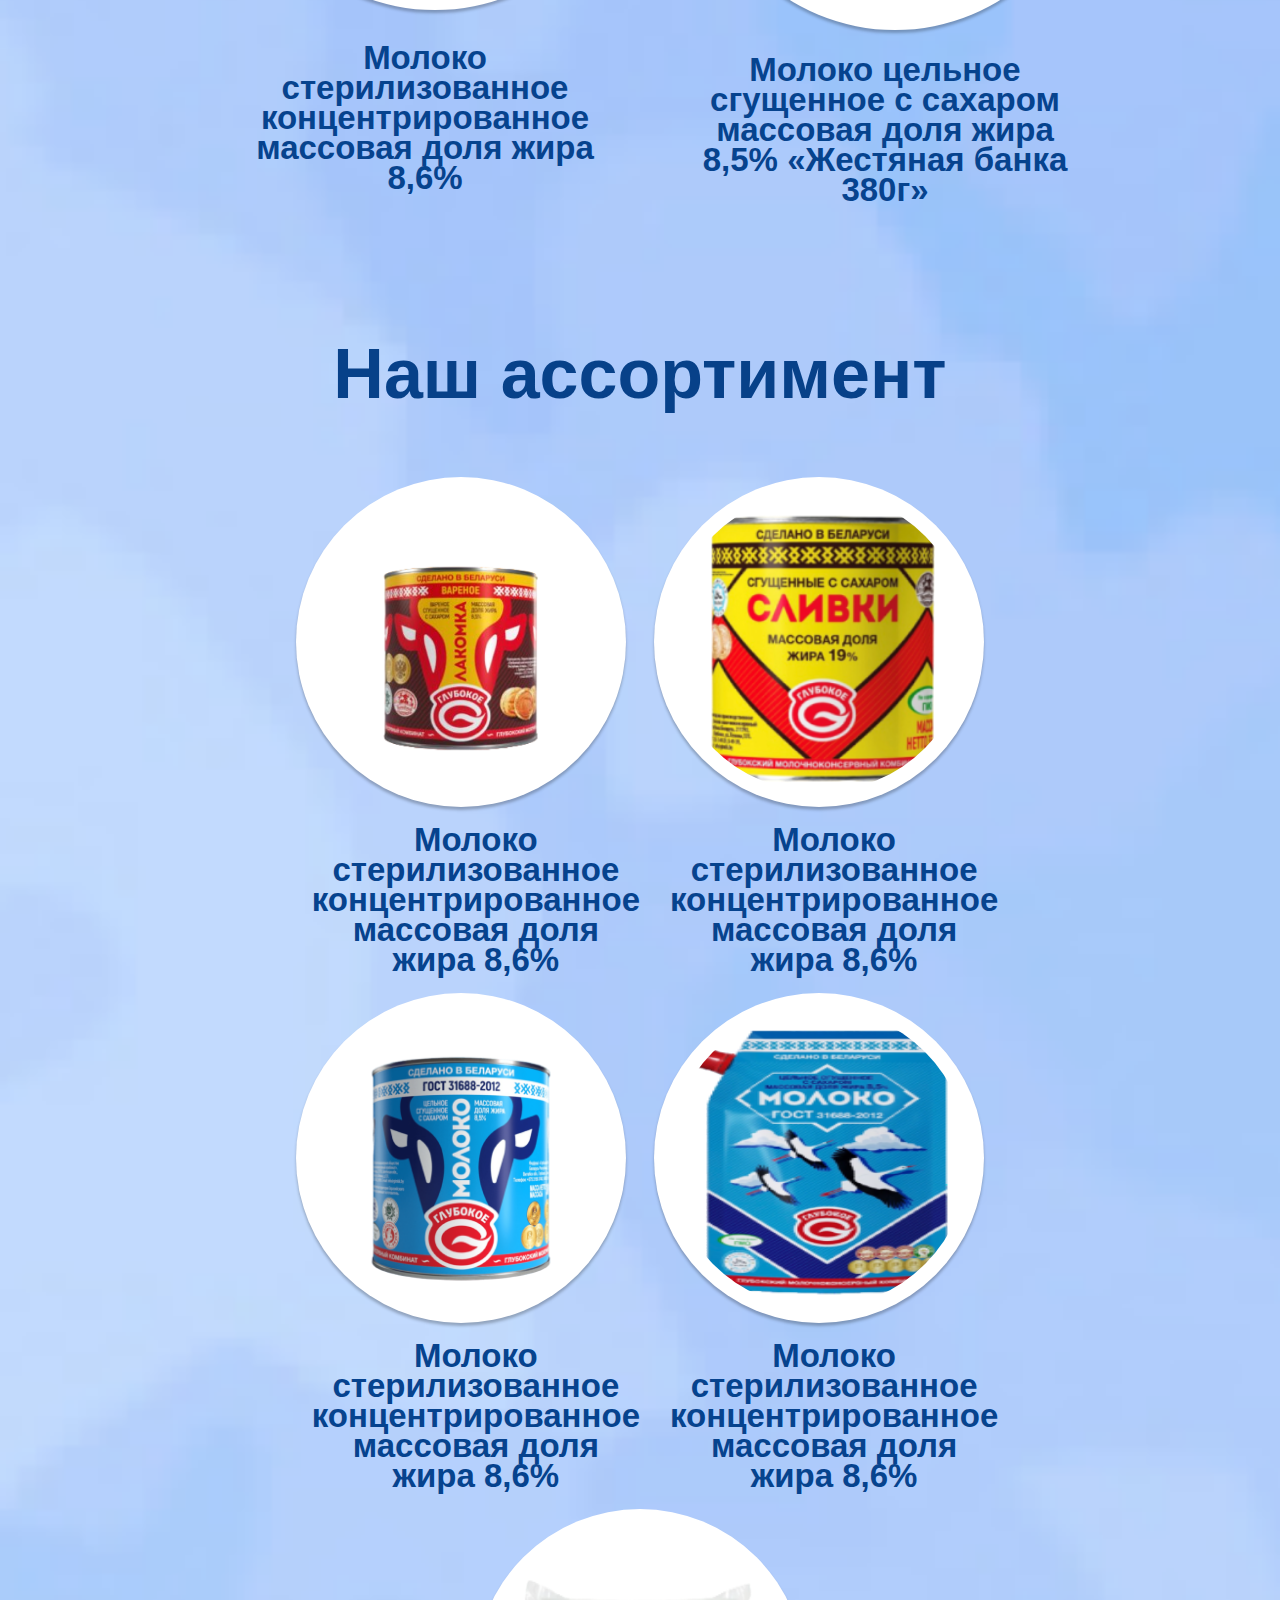
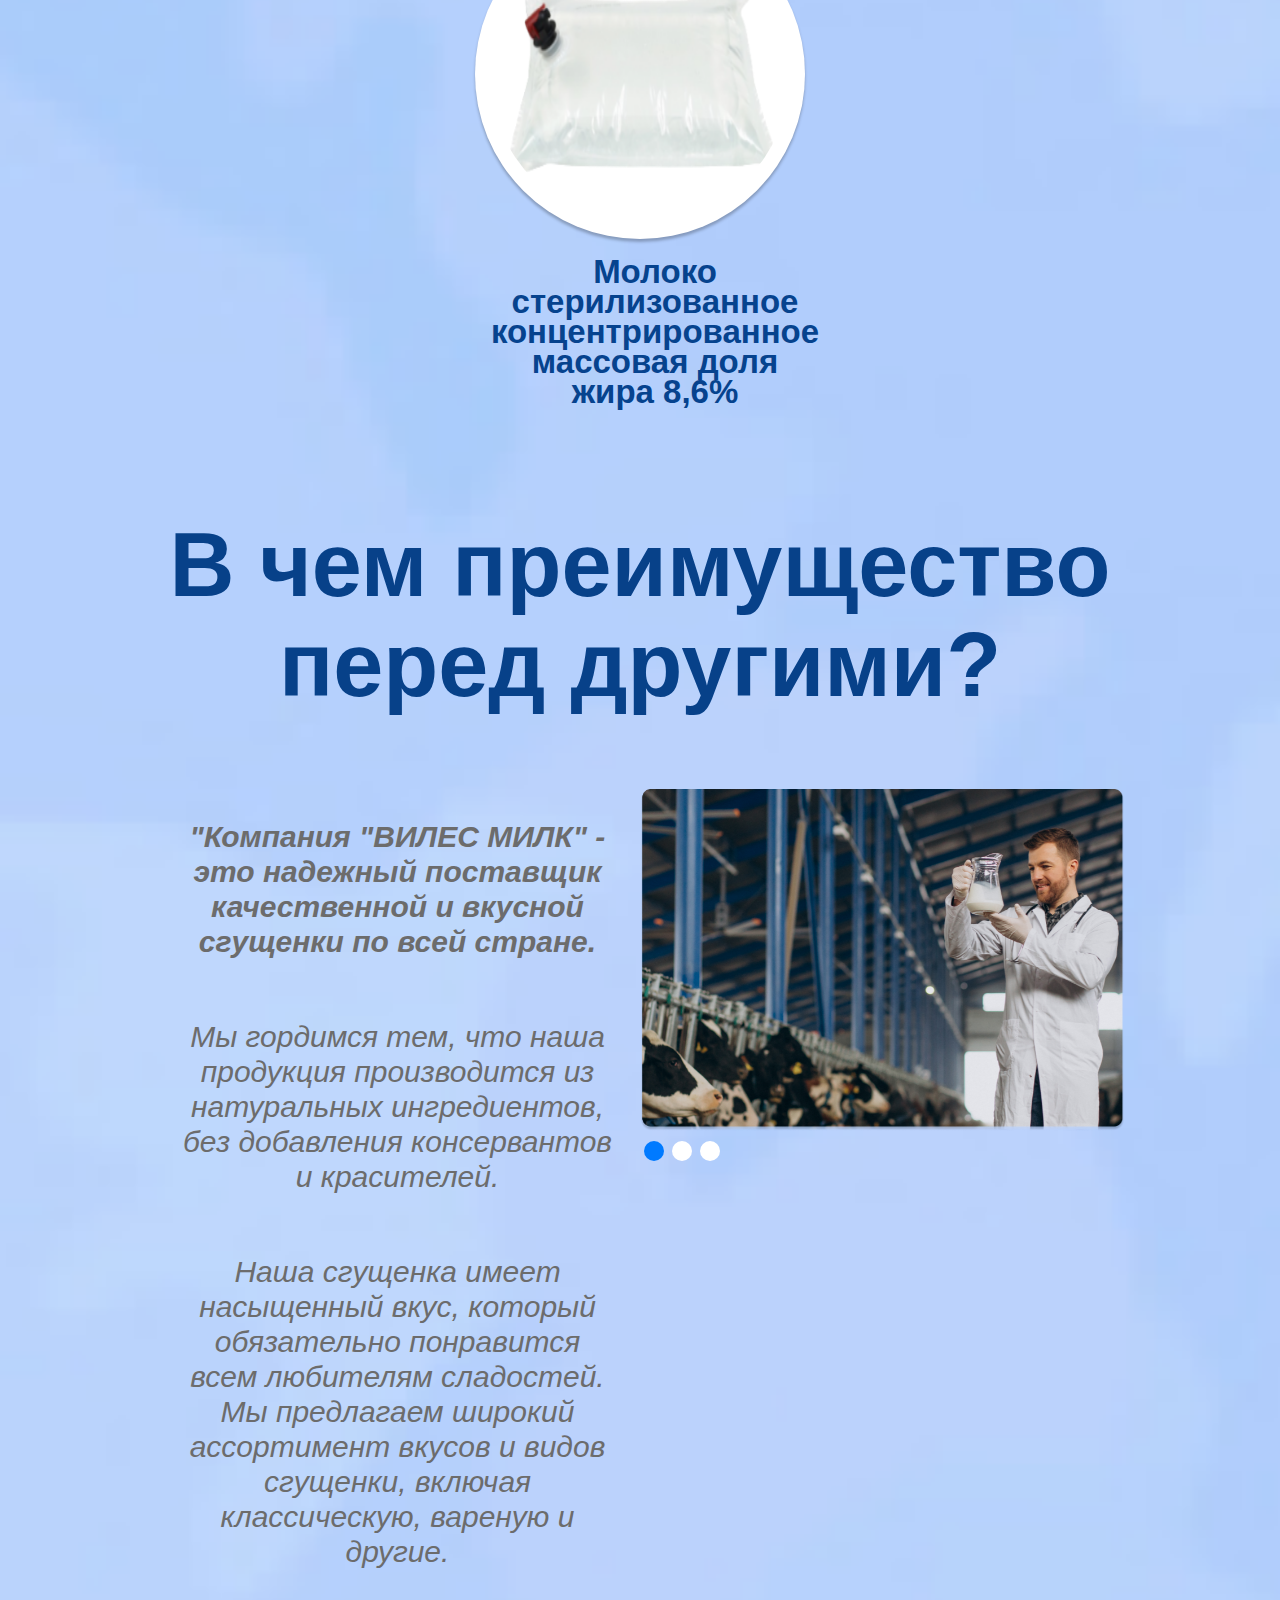
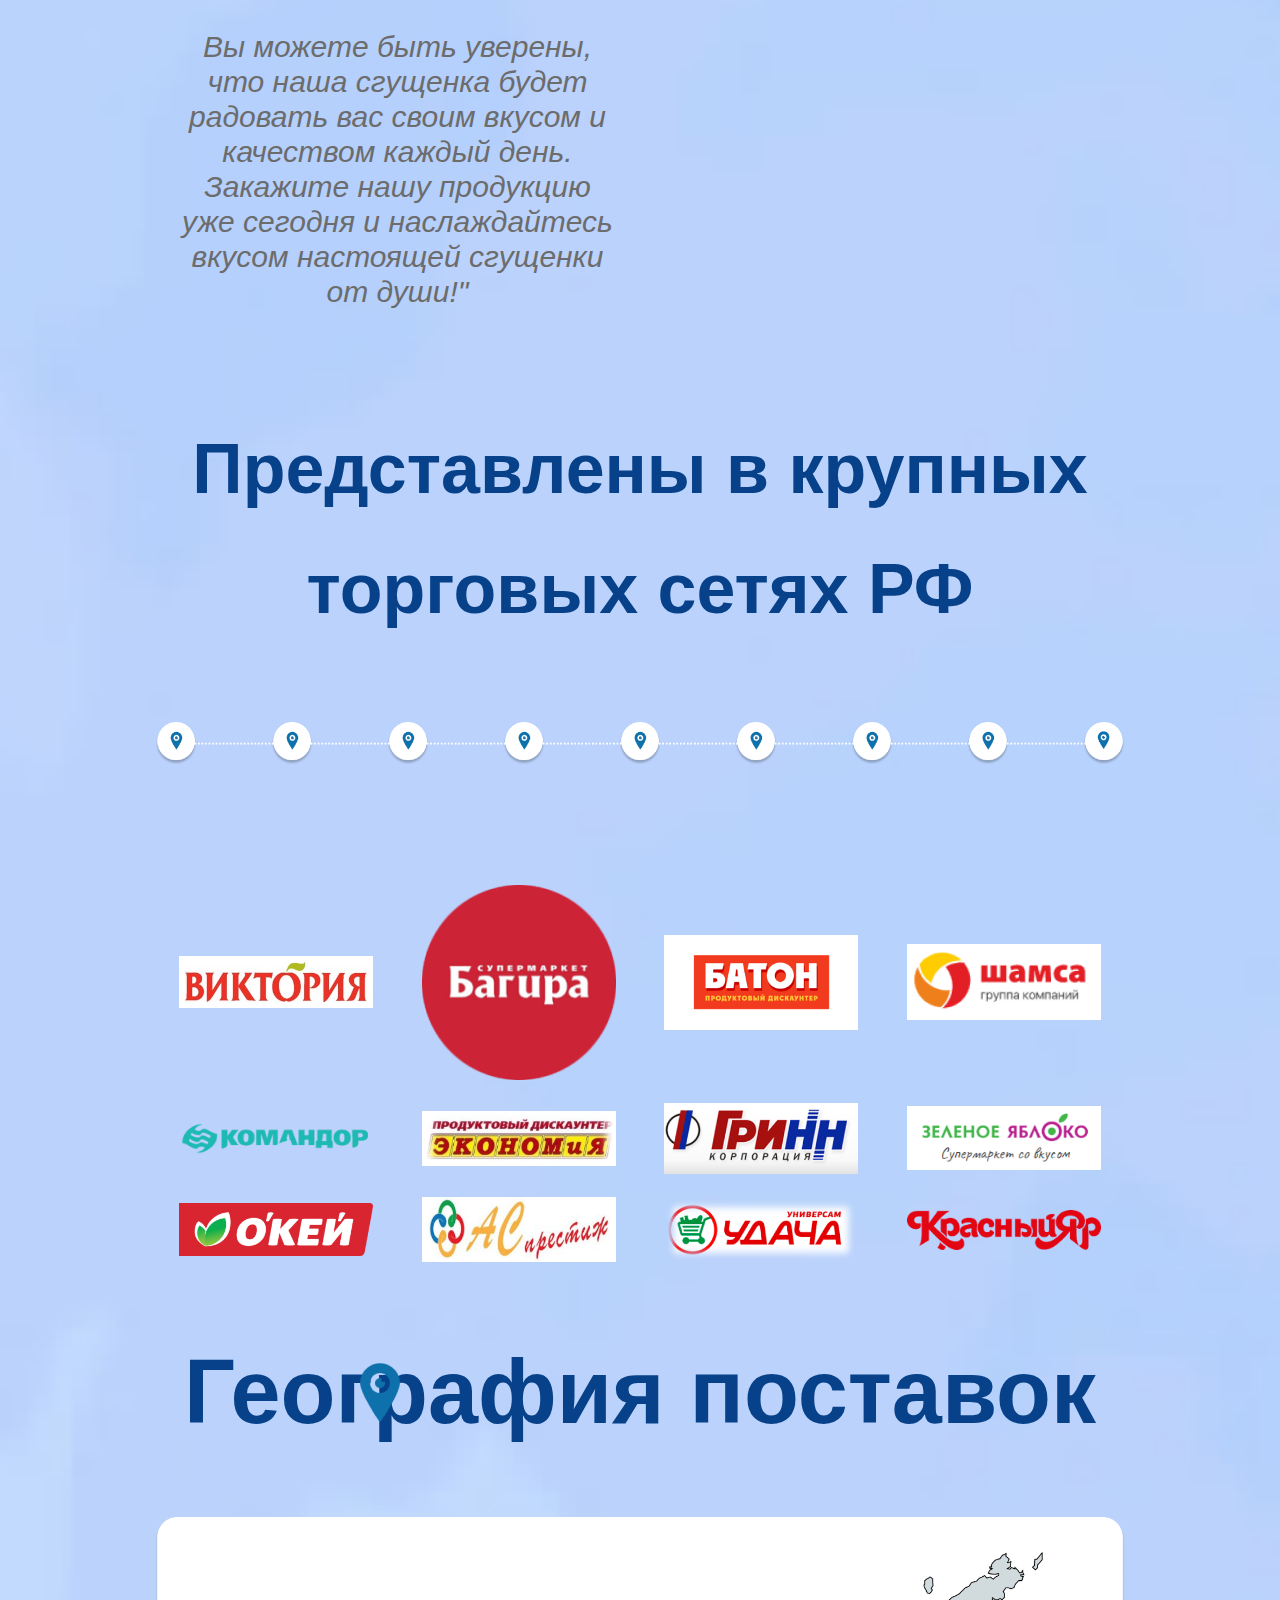
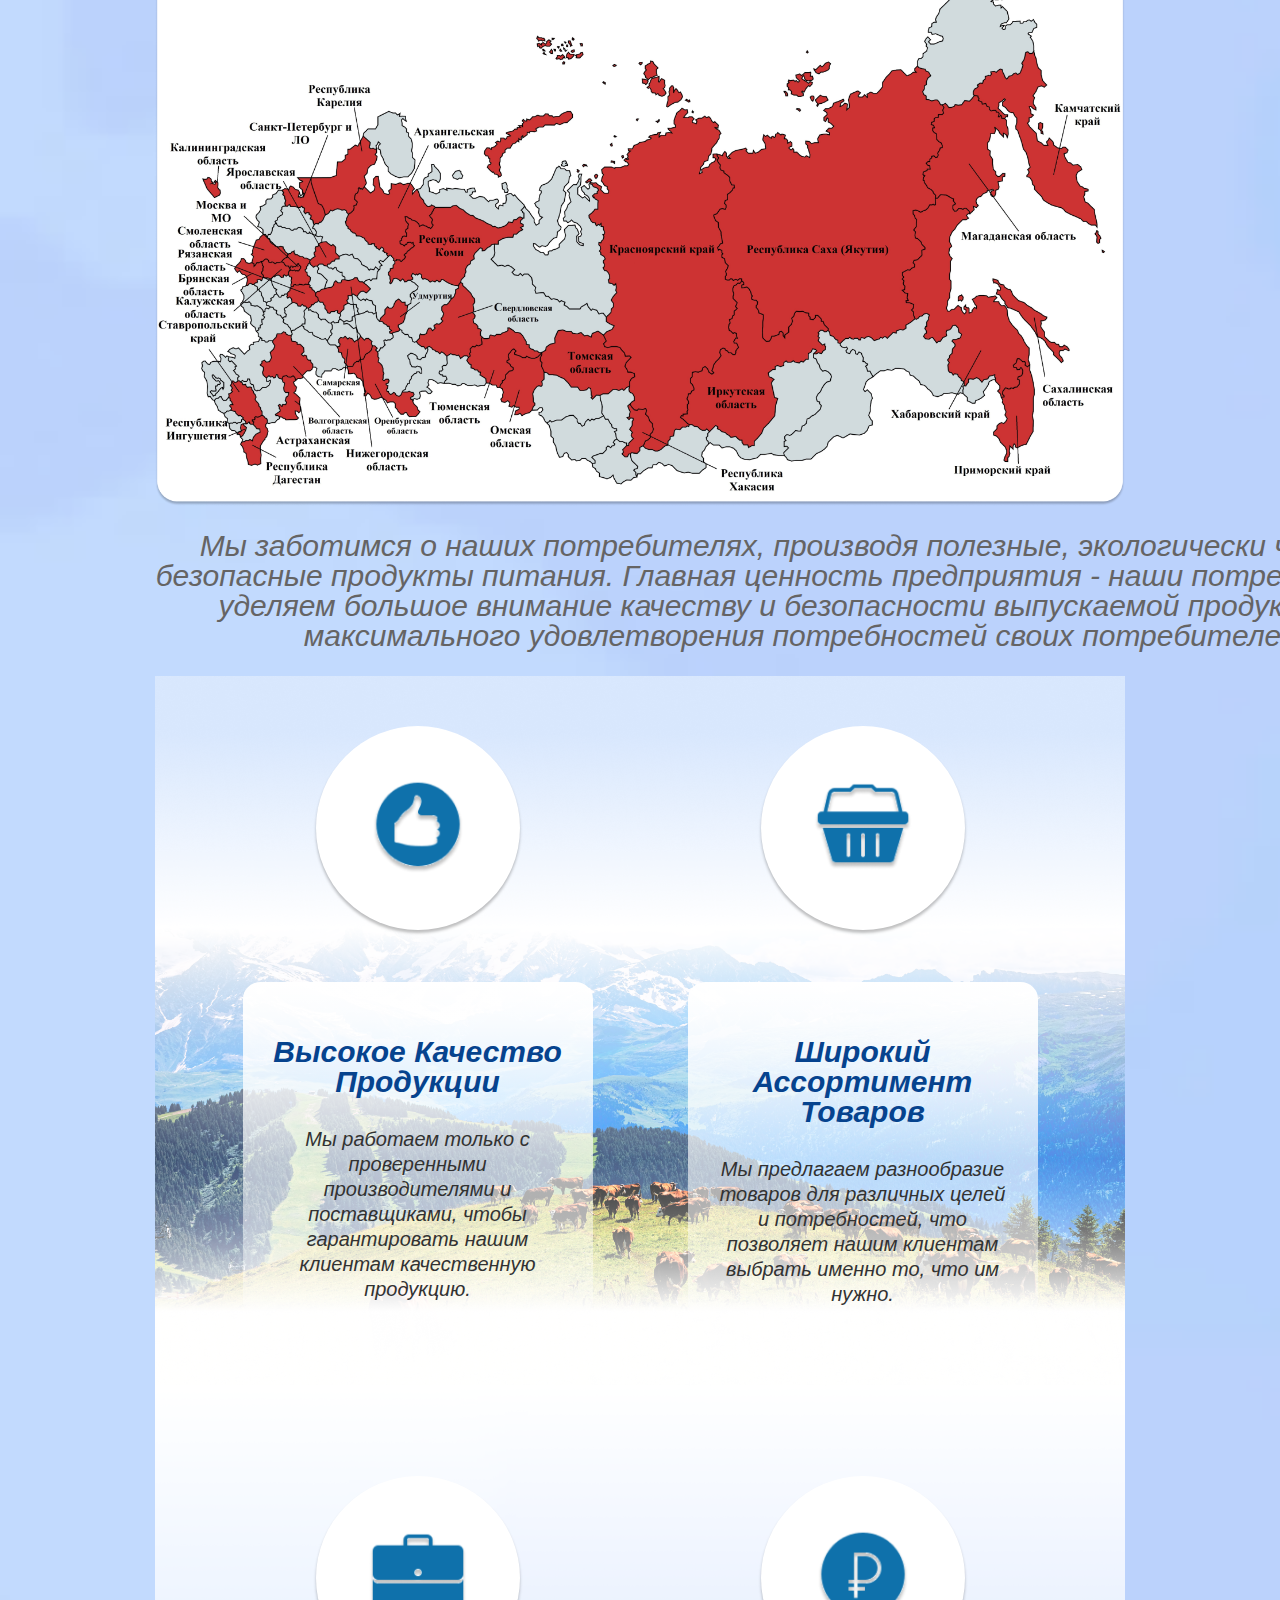
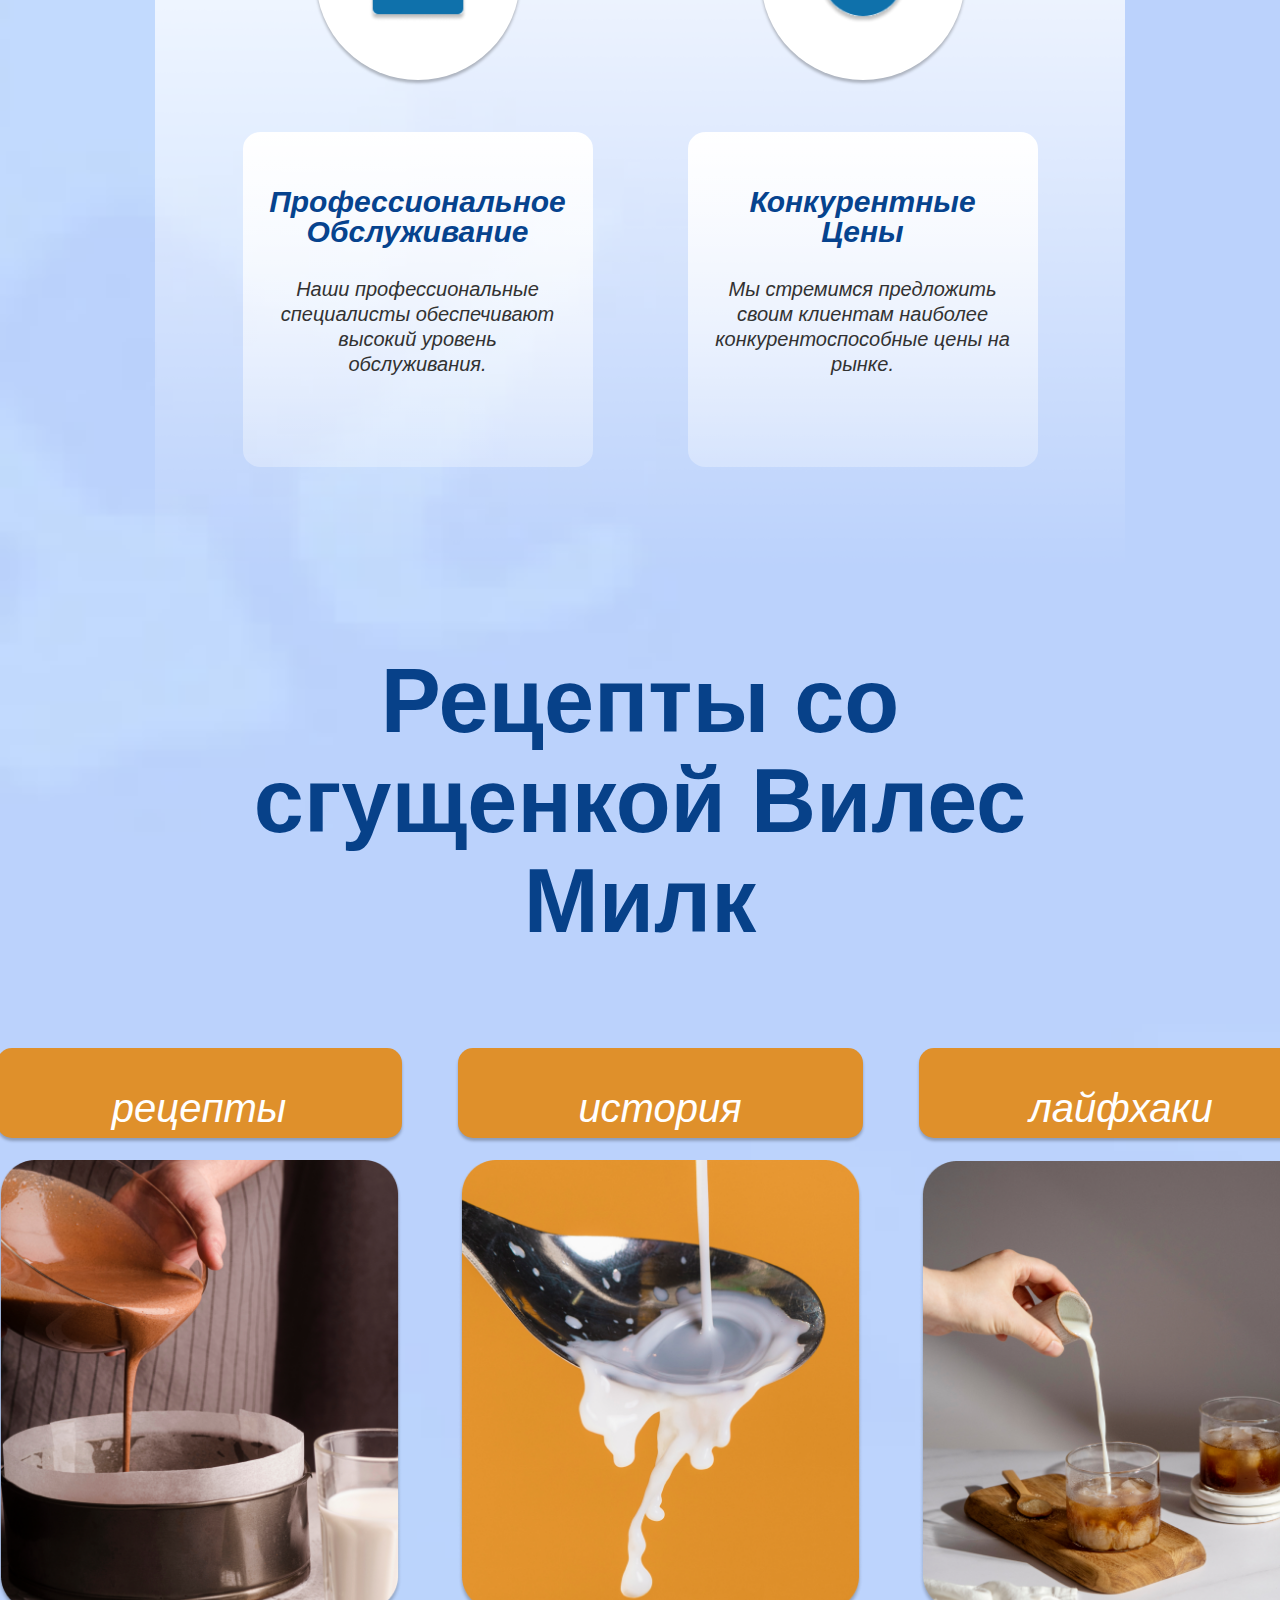
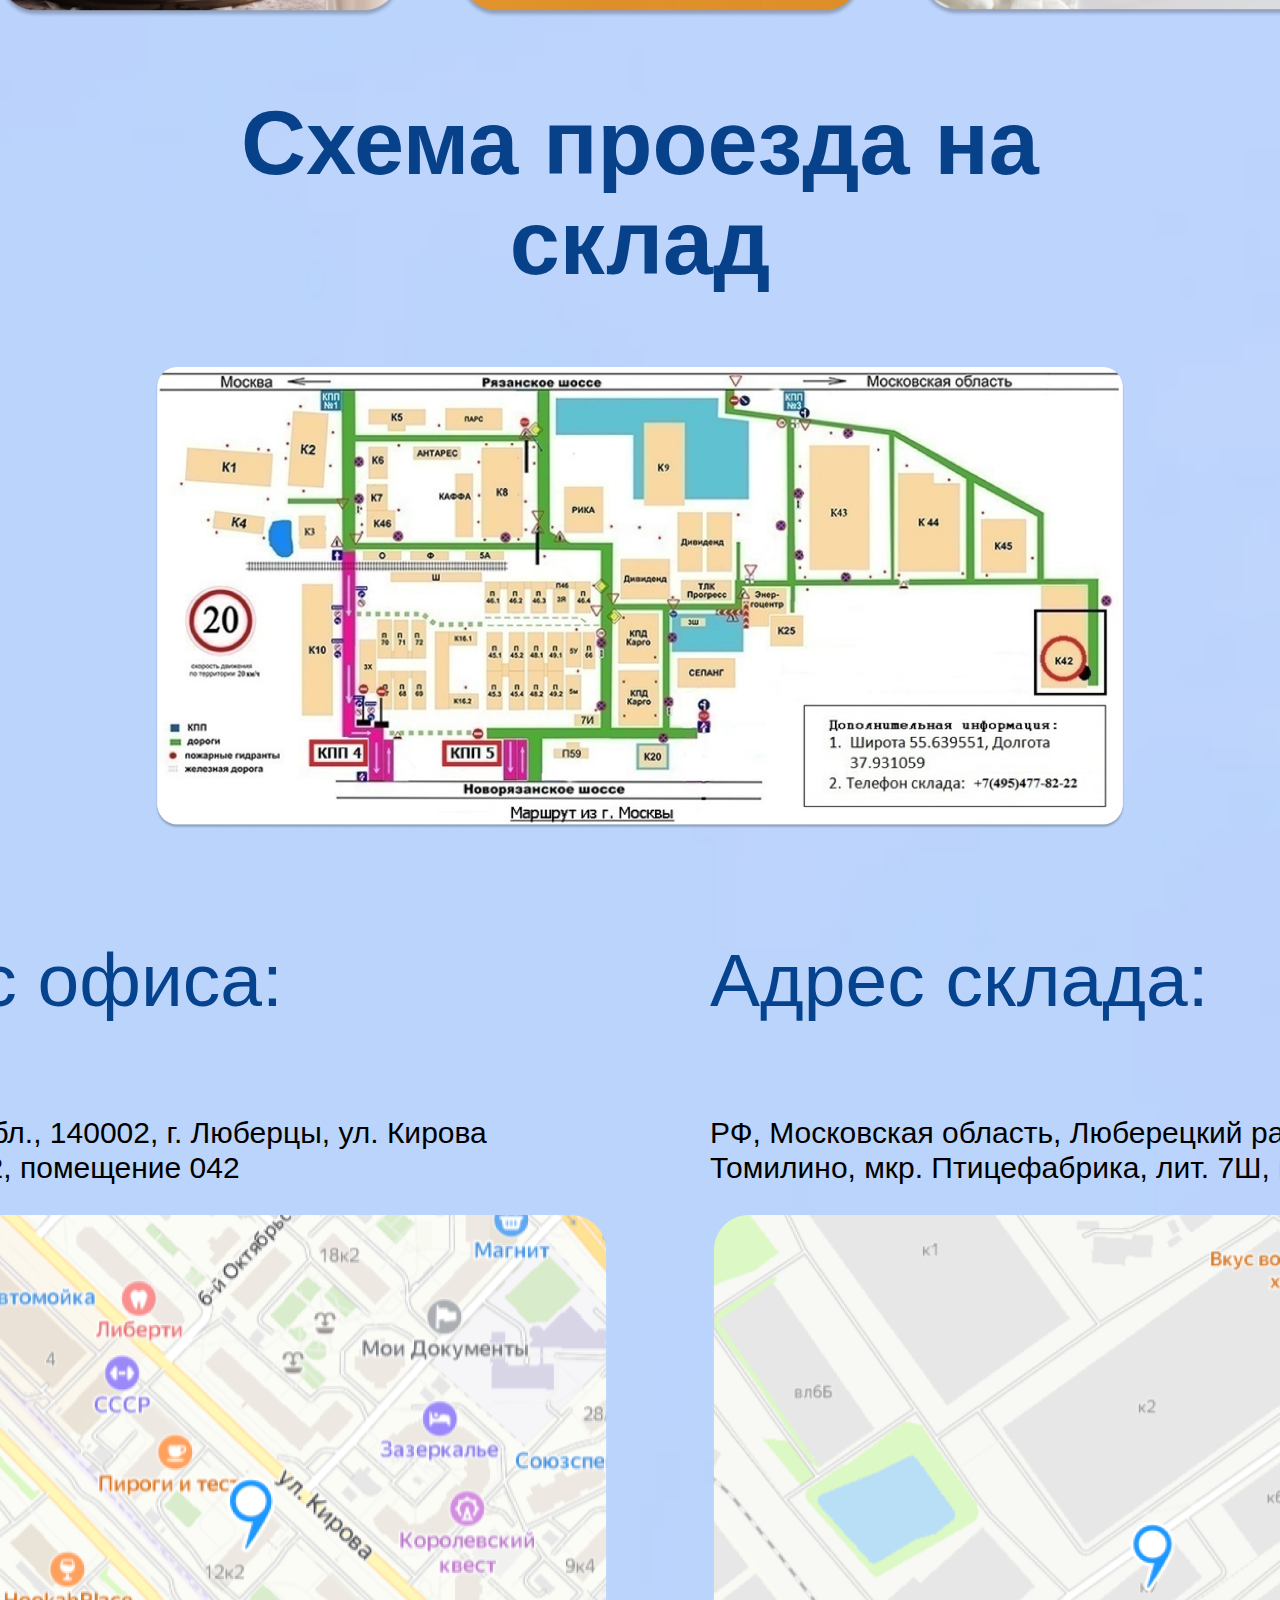
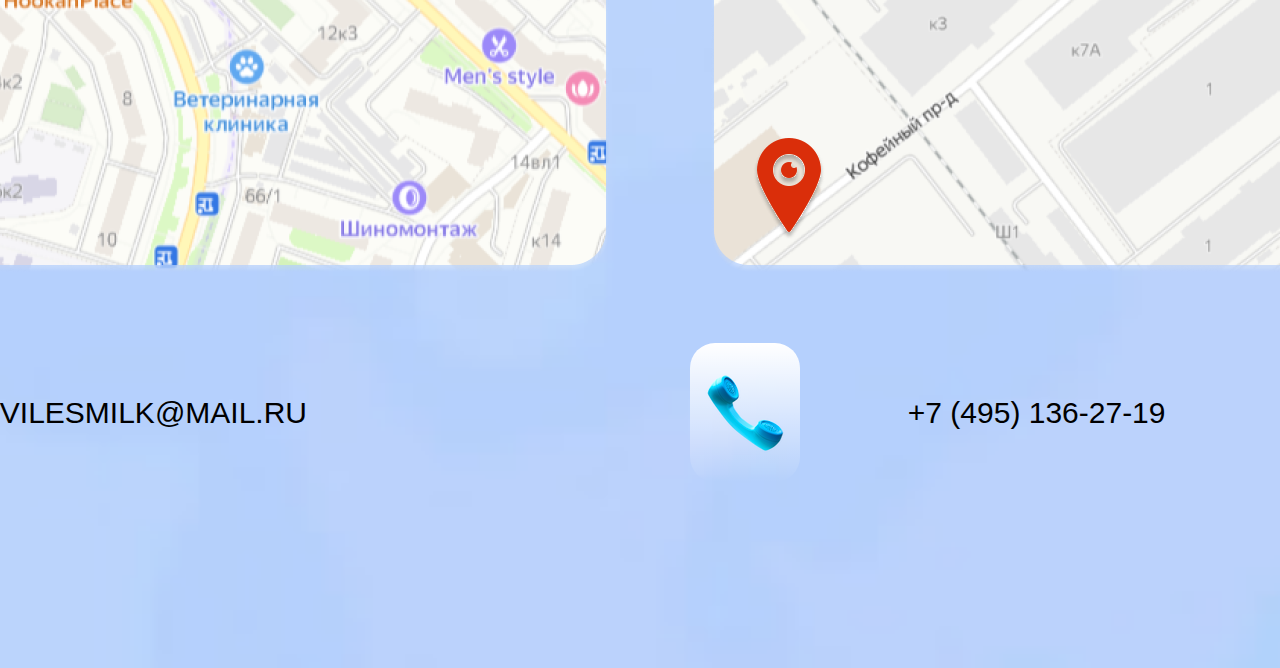
==== commit 1f8fcef2: "закончена десктоп версия без фона" ====
--- a/index.html
+++ b/index.html
@@ -14,13 +14,13 @@
     <nav class="nav container">
         <!-- Navigation -->
         <ul class="nav_list">
-            <li class="nav_link"><a href="#">о нас</a></li>
-            <li class="nav_link"><a href="#">предприятие</a></li>
-            <li class="nav_link"><a href="#">ассортимент</a></li>
-            <img src="/img/logo.png" alt="" class="logo">
-            <li class="nav_link"><a href="#">миссия и ценности</a></li>
-            <li class="nav_link"><a href="#">рецепты</a></li>
-            <li class="nav_link"><a href="#">контакты</a></li>
+            <li class="nav_link"><a href="about.html">о нас</a></li>
+            <li class="nav_link"><a href="about.html">предприятие</a></li>
+            <li class="nav_link"><a href="store.html">ассортимент</a></li>
+            <li class="nav_link"><a href="index.html"><img src="/img/logo.png" alt="" class="logo"></a></li>
+            <li class="nav_link"><a href="about.html">миссия и ценности</a></li>
+            <li class="nav_link"><a href="recipes.html">рецепты</a></li>
+            <li class="nav_link"><a href="contacts.html">контакты</a></li>
         </ul>
     </nav>
     <section class="slider">
@@ -90,7 +90,7 @@
         </ul>
     </section>
     <section class="container lider">
-        <h2 class="header-2">В чем преимущество перед другими?</h2>
+        <h2 class="header-2_lider">В чем преимущество перед другими?</h2>
         <div class="lider_div">
             <div class="lider_div_text">
                 <p>"Компания "ВИЛЕС МИЛК" - это надежный поставщик качественной и вкусной сгущенки по всей стране.</p>
@@ -134,7 +134,7 @@
         </div>
     </section>
     <section class="geografia container">
-        <h2 class="header-2 with_point">География поставок</h2>
+        <h2 class="header-2_map">География поставок</h2>
         <img src="img/География поставок 1.png" alt="">
         <p class="geografia_text">Мы заботимся о наших потребителях, производя полезные, экологически чистые и
             безопасные продукты питания. Главная ценность предприятия - наши потребители.
@@ -184,25 +184,25 @@
             </ul>
         </div>
     </section>
-    <section class="recipes container">
-        <h2 class="header-2">Рецепты со сгущенкой Вилес Милк</h2>
-        <ul class="recipes_list">
-            <li class="recipes_item">
-                <a href="#" class="recipes_item_header">рецепты</a>
+    <section class="recipes_index container">
+        <h2 class="header-2_recipes_index">Рецепты со сгущенкой Вилес Милк</h2>
+        <ul class="recipes_index_list">
+            <li class="recipes_index_item">
+                <a href="recipes.html" class="recipes_index_item_header">рецепты</a>
                 <img src="img/front-view-cook-adding-mixture-pan.png" alt="">
             </li>
-            <li class="recipes_item">
-                <a href="#" class="recipes_item_header">история</a>
+            <li class="recipes_index_item">
+                <a href="recipes.html" class="recipes_index_item_header">история</a>
                 <img src="img/Mask group.png" alt="">
             </li>
-            <li class="recipes_item">
-                <a href="#" class="recipes_item_header">лайфхаки</a>
+            <li class="recipes_index_item">
+                <a href="recipes.html" class="recipes_index_item_header">лайфхаки</a>
                 <img src="img/still-life-with-iced-coffee-beverage 1.png" alt="">
             </li>
         </ul>
     </section>
     <section class="transit container">
-        <h2 class="header-2">Схема проезда на склад</h2>
+        <h2 class="header-2_transit">Схема проезда на склад</h2>
         <img src="img/Рисунок13 1.png" alt="">
         <ul class="address_list">
             <li class="address_item">
@@ -212,7 +212,7 @@
                 </p>
                 <div class="maps">
                     <img src="img/adr-office.png" alt="">
-                    <a href="#" class="map_link"><img src="img/icons8-точка-на-карте-100 (1) 1.png" alt=""></a>
+                    <a href="https://maps.app.goo.gl/NdowDAnMKHzHi83V6 " target="_blank" class="map_link"><img src="img/icons8-точка-на-карте-100 (1) 1.png" alt=""></a>
                 </div>
             </li>
             <li class="address_item">
@@ -222,7 +222,7 @@
                 </p>
                 <div class="maps">
                     <img src="img/adr_wareh.png" alt="">
-                    <a href="#" class="map_link"><img src="img/icons8-точка-на-карте-100 (1) 1.png" alt=""></a>
+                    <a href="https://maps.app.goo.gl/PL5F5wqErRc6BKfb7" target="_blank" class="map_link"><img src="img/icons8-точка-на-карте-100 (1) 1.png" alt=""></a>
                 </div>
             </li>
         </ul>
@@ -233,13 +233,13 @@
                 <div class="contact_icon">
                     <img src="img/icons8-почта-94.png" alt="">
                 </div>
-                <p class="contact_text">VILESMILK@MAIL.RU</p>
+                <a href="mailto:VILESMILK@MAIL.RU" class="contact_text">VILESMILK@MAIL.RU</a>
             </li>
             <li class="contact_item">
                 <div class="contact_icon">
                     <img src="img/icons8-телефон-94.png" alt="">
                 </div>
-                <p class="contact_text">+7 (495) 136-27-19</p>
+                <a href="tel:+74951362719" class="contact_text">+7 (495) 136-27-19</a>
             </li>
         </ul>
     </section>
--- a/css/style.css
+++ b/css/style.css
@@ -30,13 +30,11 @@
 
 .header-2 {
     color: #074189;
-    font-family: 'Roboto', sans-serif;
-    font-weight: 600;
-    letter-spacing: .3px;
-    font-size: 3em;
-    display: flex;
-    align-items: center;
-    justify-content: center;
+    font-size: 70px;
+    font-weight: 700;
+    line-height: 120px;
+    word-wrap: break-word;
+    text-align: center;
 }
 
 .header-3 {}
@@ -51,8 +49,8 @@
 .nav img {
     padding: 0 100px;
     display: block;
-    width: 110px;
-    height: 110px;
+    width: 180px;
+    height: 180px;
 }
 
 .nav_list {
@@ -80,8 +78,11 @@
     padding: 0 5px;
     text-decoration: none;
     text-transform: lowercase;
-    color: #06438EFF;
-
+    color: #06438E;
+    font-size: 45px;
+    font-weight: 400;
+    line-height: 120px;
+    word-wrap: break-word;
 }
 
 /********************************************** 
@@ -150,13 +151,14 @@
     display: block;
 }
 
-.description_box_with_cap {
-    color: #06438E;
+.description_box_with_cap,
+.item_list_box_description {
+    text-align: center;
+    color: #06438E;
+    font-size: 33px;
     font-weight: 600;
-    text-decoration: none;
-    text-align: center;
-    width: 100%;
-    font-size: 1.4em;
+    line-height: 30px;
+    word-wrap: break-word;
     margin-left: 30px;
 }
 
@@ -198,17 +200,22 @@
     box-shadow: 0 3px 3px 0 rgba(0, 0, 0, 0.25);
 }
 
-.item_list_box_description {
-    text-align: center;
-    font-size: 1.2em;
-    font-weight: 600;
-    color: #06438E;
-}
-
 /* Наше преимущество Главная */
 
 .lider {}
 
+.header-2_lider,
+.header-2_map,
+.header-2_recipes_index,
+.header-2_transit {
+    text-align: center;
+    color: #074189;
+    font-size: 90px;
+    font-weight: 700;
+    line-height: 100px;
+    word-wrap: break-word;
+}
+
 .lider_div {
     display: flex;
     justify-content: space-between;
@@ -223,13 +230,21 @@
 }
 
 .lider_div_text>p:first-child {
-    font-weight: 600;
+    color: #6C6C6C;
+    font-size: 30px;
     font-style: italic;
+    font-weight: 700;
+    line-height: 35px;
+    word-wrap: break-word;
 }
 
 .lider_div_text>p:not(:first-child) {
-    font-weight: 400;
+    color: #6C6C6C;
+    font-size: 30px;
     font-style: italic;
+    font-weight: 400;
+    line-height: 35px;
+    word-wrap: break-word;
 }
 
 .lider_div_slider {
@@ -291,15 +306,22 @@
 
 /* География поставок */
 
-.with_point::before {
+.header-2_map {
+    position: relative;
+    display: flex;
+    justify-content: center;
+}
+
+.header-2_map::before {
+    position: absolute;
     content: '';
     background-image: url(../img/point.png);
     background-repeat: no-repeat;
     background-size: contain;
-    left: -10px;
-    width: 40px;
-    height: 40px;
-    padding-right: 25px;
+    top: 20%;
+    left: calc(100% - 80%);
+    width: 62px;
+    height: 62px;
 }
 
 .geografia>img {
@@ -308,15 +330,20 @@
 }
 
 .geografia_text {
-    font-weight: 400;
+    margin: 25px auto;
+    text-align: center;
+    color: #656464;
+    font-size: 30px;
     font-style: italic;
-    text-align: center;
-    padding: 15px 200px;
+    font-weight: 400;
+    line-height: 30px;
+    word-wrap: break-word;
+    width: 1300px;
 }
 
 .icons {
     background-image: url(../img/bg-alpine.png);
-    height: 1000px;
+    height: 1500px;
     background-size: cover;
 }
 
@@ -343,8 +370,8 @@
 .icons_item_icon {
     display: flex;
     justify-content: center;
-    width: 100px;
-    height: 100px;
+    width: 174px;
+    height: 174px;
     align-items: center;
     background-color: #fff;
     padding: 15px;
@@ -354,7 +381,7 @@
 
 .icons_item_icon>img {
     display: block;
-    width: 70px;
+    width: 98px;
 }
 
 .icons_item_text {
@@ -367,61 +394,76 @@
 }
 
 .icons_item_text_header {
-    color: #06438E;
+    text-align: center;
+    color: #06438E;
+    font-size: 30px;
     font-style: italic;
-    text-align: center;
+    font-weight: 700;
+    text-transform: capitalize;
+    line-height: 30px;
+    word-wrap: break-word;
 }
 
 .icons_item_text>p {
     text-align: center;
+    color: #323232;
+    font-size: 20px;
     font-style: italic;
+    font-weight: 500;
+    line-height: 25px;
+    word-wrap: break-word;
 }
 
 /* Рецепты */
 
-.recipes_list {
-    display: flex;
-    justify-content: center;
-    align-items: center;
-}
-
-.recipes_item {
-    max-width: 400px;
-    list-style: none;
-
-}
-
-.recipes_item:nth-child(2) {
+.recipes_index_list {
+    display: flex;
+    justify-content: center;
+    align-items: center;
+}
+
+.recipes_index_item {
+    max-width: 405px;
+    list-style: none;
+
+}
+
+.recipes_index_item:nth-child(2) {
     margin: 0 56px;
 }
 
-.recipes_item>img {
-    display: block;
-    width: 400px;
-}
-
-.recipes_item_header {
+.recipes_index_item>img {
+    display: block;
+    width: 405px;
+}
+
+.recipes_index_item_header {
+    height: 90px;
+    display: flex;
+    text-align: center;
+    justify-content: center;
+    align-content: center;
     text-decoration: none;
     display: block;
     box-sizing: border-box;
     margin: 22.4px 0;
-    max-width: 390px;
-    padding: 15px 120px;
-    font-size: 1.4rem;
-    font-weight: 600;
-    text-align: center;
+    max-width: 405px;
+    color: white;
+    font-size: 40px;
     font-style: italic;
-    color: #fff;
+    font-weight: 500;
+    line-height: 120px;
+    word-wrap: break-word;
     background-color: #DF902B;
     border-radius: 15px;
-    box-shadow: 0 3px 3px 0 rgba(0, 0, 0, 0.25);
+    box-shadow: var(--box-shadow);
 }
 
 /* Схема проезда */
 .transit>img {
     display: block;
     margin: 0 auto;
-
+    max-width: 100%;
 }
 
 /* Адреса */
@@ -450,7 +492,6 @@
     width: 747px;
     color: black;
     font-size: 30px;
-    font-family: Roboto;
     font-weight: 300;
     line-height: 35px;
     word-wrap: break-word;
@@ -508,6 +549,7 @@
 }
 
 .contact_text {
+    text-decoration: none;
     display: flex;
     align-items: center;
     padding-left: 108px;
@@ -533,13 +575,381 @@
     line-height: 45px;
 }
 
-.about_text_img_item{
-    list-style: none;
-}
-
-.about_text_img_item>img{
+.about_text_img_item {
+    list-style: none;
+}
+
+.about_text_img_item>img {
     display: block;
     margin: 15px 0;
     border-radius: 25px;
     box-shadow: var(--box-shadow);
+}
+
+/********************************************** 
+
+                Ассортимент
+
+**********************************************/
+
+/*-----------КАРТОЧКА ТОВАРА----------*/
+
+.card_row {
+    display: grid;
+    grid-template-columns: repeat(3, 1fr);
+    gap: 25px;
+}
+
+.card {
+    /* position: relative; */
+    display: flex;
+    flex-direction: column;
+    box-sizing: border-box;
+    /* width: 380px!important; */
+    /* height: 500px !important; */
+    padding: 15px;
+    border-radius: 15px;
+    justify-self: center;
+    justify-content: center;
+    align-items: center;
+    overflow: hidden;
+}
+
+.card_header {
+    text-align: center;
+    color: #06438E;
+    font-size: 25px;
+    font-weight: 600;
+    line-height: 25px;
+    word-wrap: break-word;
+}
+
+.card__img {
+    position: relative;
+    border-radius: 50%;
+    height: 380px;
+    width: 380px;
+    box-shadow: var(--box-shadow);
+    overflow: hidden;
+    display: flex;
+    justify-content: center;
+    align-items: center;
+    background: rgba(255, 255, 255, 0.3);
+}
+
+.card__img>img {
+    z-index: 999;
+    border-radius: 15px;
+    transition: all 1s ease-in-out;
+    position: relative;
+    display: block;
+    margin: 0 auto;
+    width: 350px;
+    object-fit: contain;
+    opacity: 1;
+}
+
+.long_img {
+    width: 200px;
+}
+
+.card:hover .card__img>img {
+    transform: translate(-200px, 0);
+    opacity: 0.8;
+}
+
+.card_body {
+    visibility: hidden;
+    left: 30%;
+    top: 12px;
+    z-index: 1;
+    width: 200px;
+    margin: 0 auto;
+    position: absolute;
+    padding: 60px 15px;
+    justify-self: center;
+    box-sizing: border-box;
+    flex-direction: column;
+    justify-content: center;
+    opacity: 0.5;
+    transition: all 1s ease-in-out;
+}
+
+
+.card:hover .card_body {
+    opacity: 1;
+    visibility: visible;
+    transform: translate(50px, 0);
+    top: 15px;
+    max-width: 200px;
+}
+
+.card__title {
+    margin: 0;
+    padding: 50px 0 0;
+    box-sizing: border-box;
+    font-weight: bold;
+    font-size: 25px;
+}
+
+.card__button {
+    display: block;
+    font-size: 35px;
+    font-family: Roboto;
+    font-weight: 400;
+    line-height: 25px;
+    word-wrap: break-word;
+    width: 222px;
+    text-transform: lowercase;
+    text-decoration: none;
+    text-align: center;
+    color: white;
+    border-radius: 10px;
+    margin-top: 20px;
+    box-shadow: var(--box-shadow);
+    padding: 12px 12px;
+    background: #5291E8;
+    transition: all 0.3s ease-in-out;
+}
+
+.card__button:hover {
+    background: lightskyblue;
+    color: black;
+}
+
+
+/********************************************** 
+
+                Рецепты
+
+**********************************************/
+
+.recipes {}
+
+.header_sections {
+    margin: 50px auto;
+    display: flex;
+    justify-content: center;
+    align-items: center;
+    align-self: center;
+    color: white;
+    font-size: 40px;
+    font-style: italic;
+    font-weight: 500;
+    line-height: 120px;
+    word-wrap: break-word;
+    width: 405px;
+    height: 89px;
+    background: #DF902B;
+    box-shadow: 0px 4px 4px rgba(0, 0, 0, 0.25);
+    border-radius: 15px;
+}
+
+.recipes_list {
+    display: flex;
+    flex-direction: column;
+}
+
+.recipe_item {
+    list-style: none;
+}
+
+.header_recipes_one {
+    color: #074189;
+    font-size: 50px;
+    font-weight: 900;
+    line-height: 45px;
+    text-align: center;
+}
+
+.triangle>img {
+    display: block;
+    margin: 0 auto;
+}
+
+.text_recipe {
+    color: #074189;
+    font-size: 40px;
+    font-weight: 300;
+    line-height: 45px;
+    word-wrap: break-word
+}
+
+.recipe_img>img {
+    display: block;
+    border-radius: 45px;
+    box-shadow: var(--box-shadow);
+    margin: 25px auto;
+}
+
+.header_recipe {
+    text-align: center;
+    color: #06438E;
+    font-size: 50px;
+    font-weight: 700;
+    line-height: 45px;
+}
+
+.ingredients_list {
+    display: flex;
+    flex-direction: column;
+}
+
+.ingredients_item {
+    color: #06438E;
+    font-size: 40px;
+    font-weight: 300;
+    line-height: 45px;
+    padding: 0 15px;
+}
+
+.ingredients_item::marker {
+    content: "\2022";
+}
+
+.step_by_step_recipe {}
+
+.step_by_step_recipe_list {}
+
+.step_by_step_recipe_list_item {
+    list-style: none;
+    margin: 25px 0;
+}
+
+.step_by_step_recipe_list_item_header {
+    padding: 0;
+    margin: 0;
+    color: #06438E;
+    font-size: 40px;
+    font-weight: 600;
+    line-height: 45px;
+    word-wrap: break-word;
+}
+
+.step_by_step_recipe_list_item_text {
+    padding: 0;
+    margin: 0;
+    color: #06438E;
+    font-size: 40px;
+    font-weight: 300;
+    line-height: 45px;
+    word-wrap: break-word;
+}
+
+.recipe_border_bottom {
+    padding: 0;
+    width: calc(100% - 100px);
+    box-sizing: border-box;
+    margin: 50px auto 0;
+    border-bottom: 4px dashed #DF902B;
+
+}
+
+.history {}
+
+.history_text {
+    text-align: center;
+    color: #06438E;
+    font-size: 50px;
+    font-weight: 600;
+    line-height: 60px;
+    word-wrap: break-word;
+}
+
+.history_text>img {
+    display: block;
+    margin: 0 auto;
+    display: block;
+    border-radius: 45px;
+    box-shadow: var(--box-shadow);
+}
+
+.lifehacks {}
+
+.lifehucks_list {}
+
+.lifehucks_list_item {
+    list-style: none;
+    text-align: center;
+}
+
+.lifehucks_list_item_header {
+    color: #06438E;
+    font-size: 50px;
+    font-weight: 600;
+    line-height: 60px;
+    word-wrap: break-word;
+}
+
+.lifehucks_list_item>p {
+    color: #06438E;
+    font-size: 40px;
+    font-weight: 400;
+    line-height: 60px;
+    word-wrap: break-word;
+}
+
+.lifehucks_list_item_text_bc-orange {
+    padding: 10px 50px;
+    box-sizing: border-box;
+    text-align: center;
+    color: white !important;
+    font-size: 50px;
+    font-style: italic;
+    font-weight: 500;
+    line-height: 60px;
+    word-wrap: break-word;
+    background-color: #DF902B;
+    border-radius: 35px;
+}
+
+.lifehucks_list_item_list {}
+
+.lifehucks_list_item_list_item {
+    list-style: none;
+    color: #06438E;
+    font-size: 40px;
+    font-style: italic;
+    font-weight: 400;
+    line-height: 60px;
+    word-wrap: break-word;
+    text-align: left;
+    position: relative;
+    padding: 50px 0 0 50px;
+    box-sizing: border-box;
+}
+
+.lifehucks_list_item_list_item::before {
+    content: "";
+    width: 30px;
+    height: 30px;
+    background: #DF902B;
+    position: absolute;
+    left: 0;
+    top: 50%;
+    border-radius: 50%;
+}
+
+.lifehucks_list_item>img {
+    display: block;
+    margin: 50px auto;
+}
+
+.lifehack_img_list {
+    display: flex;
+    padding: 50px 0;
+    justify-content: center;
+}
+
+.lifehack_img_list_item {
+    list-style: none;
+    padding: 0 10px;
+}
+
+.lifehack_img_list_item>img {
+    display: block;
+    width: 400px;
+    height: 465px;
+    border-radius: 35px;
+    box-shadow: var(--box-shadow);
 }